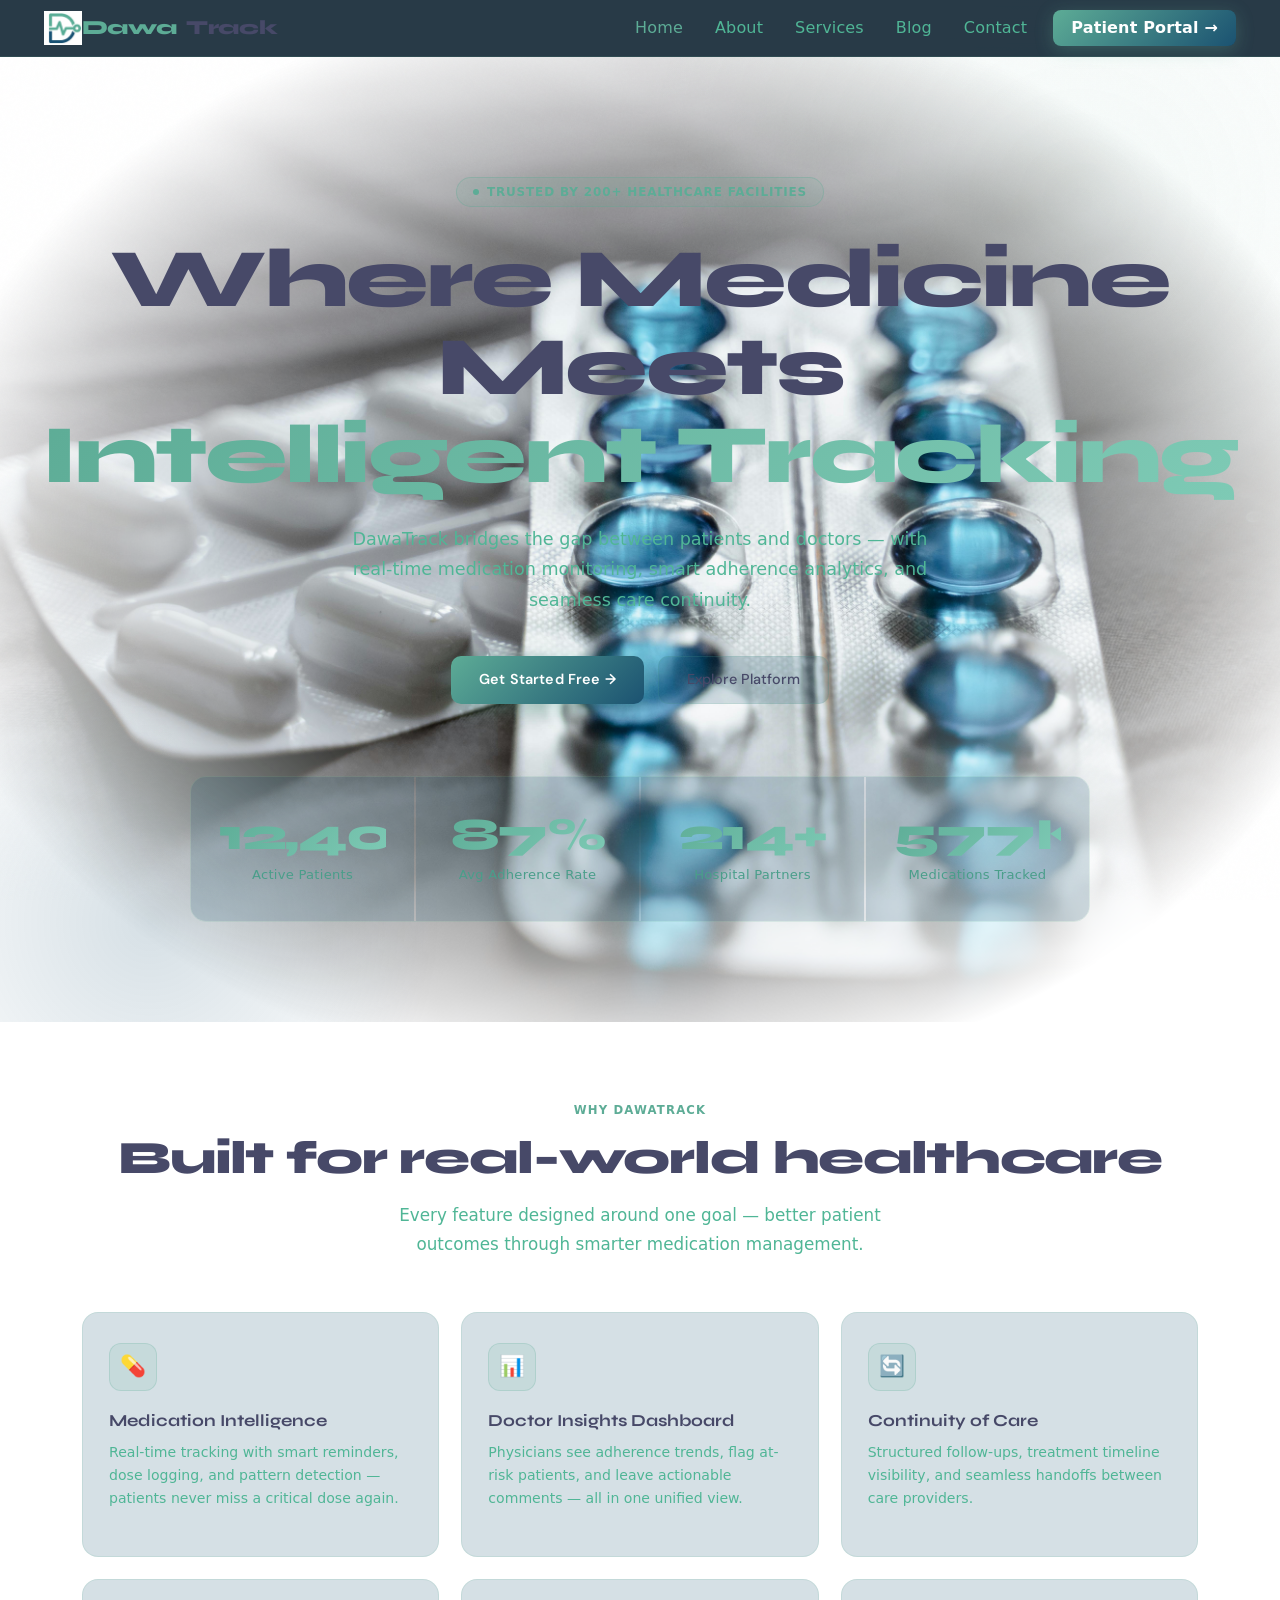
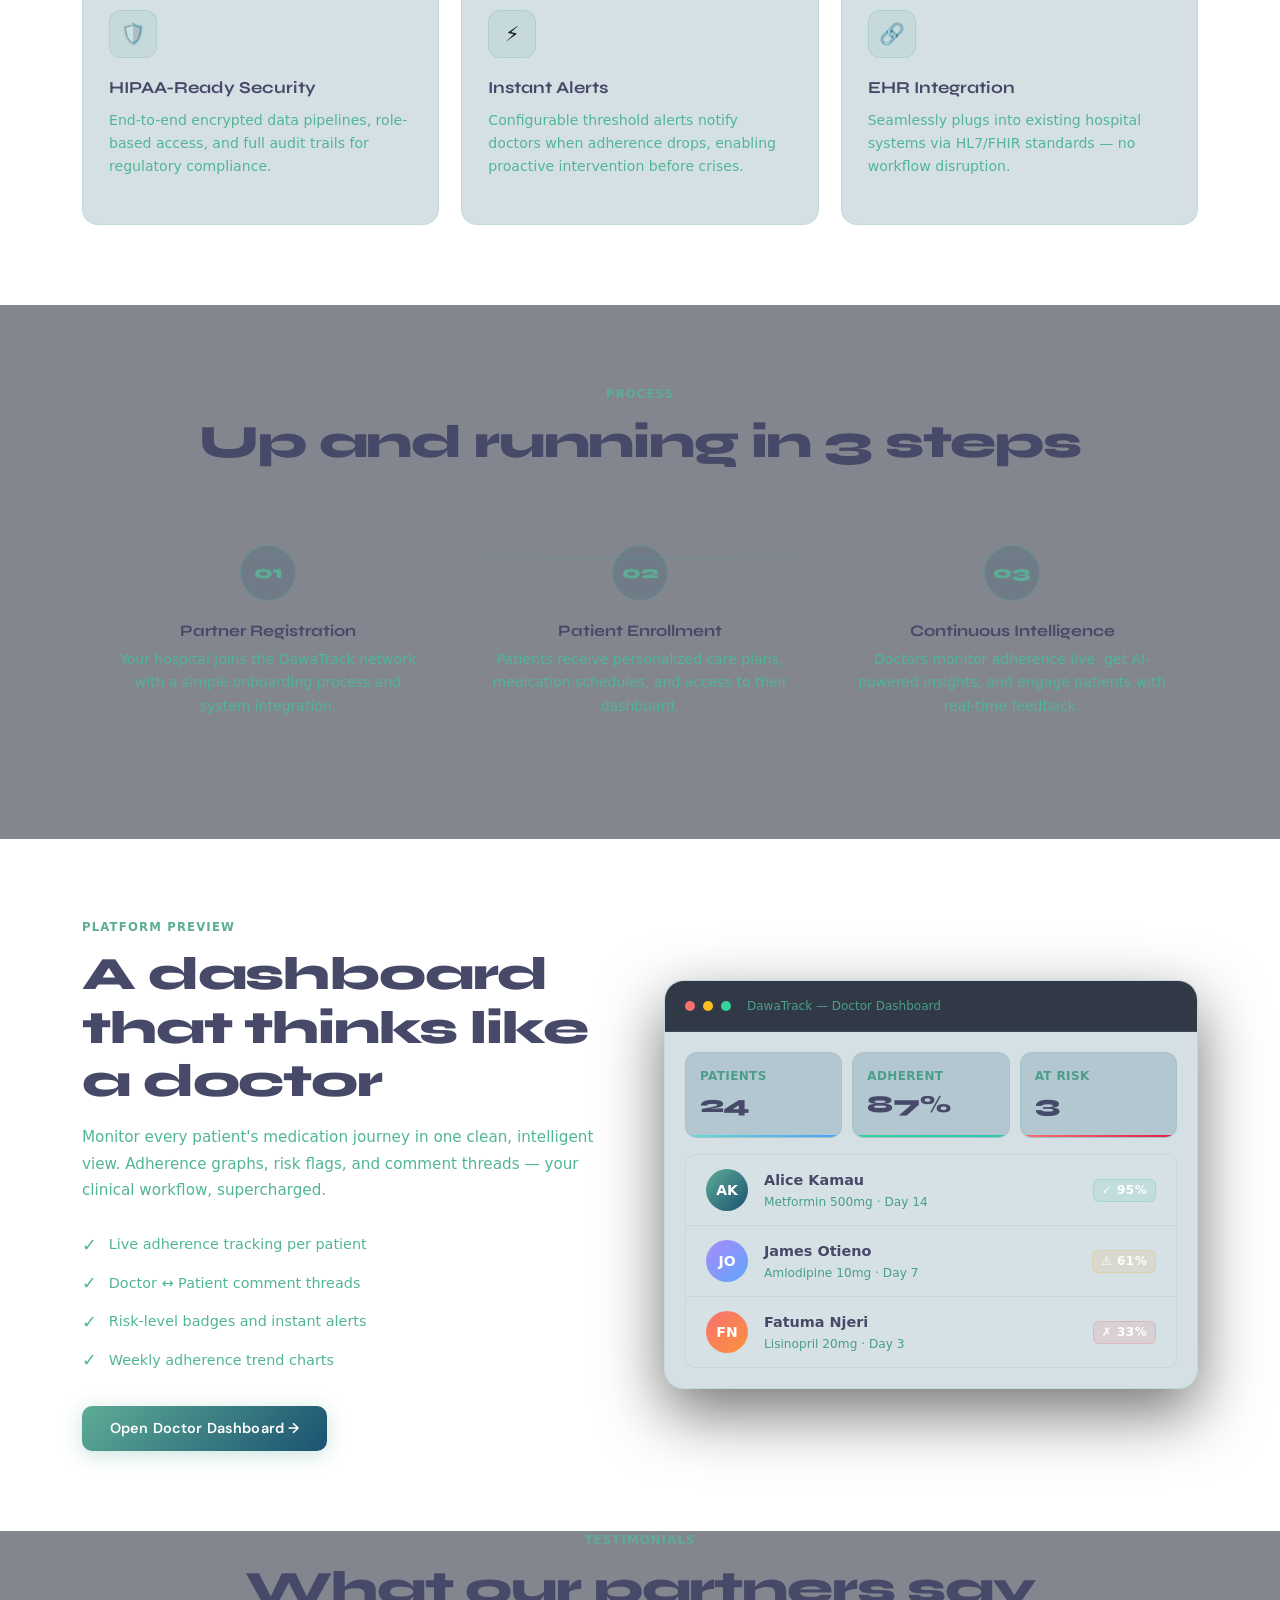
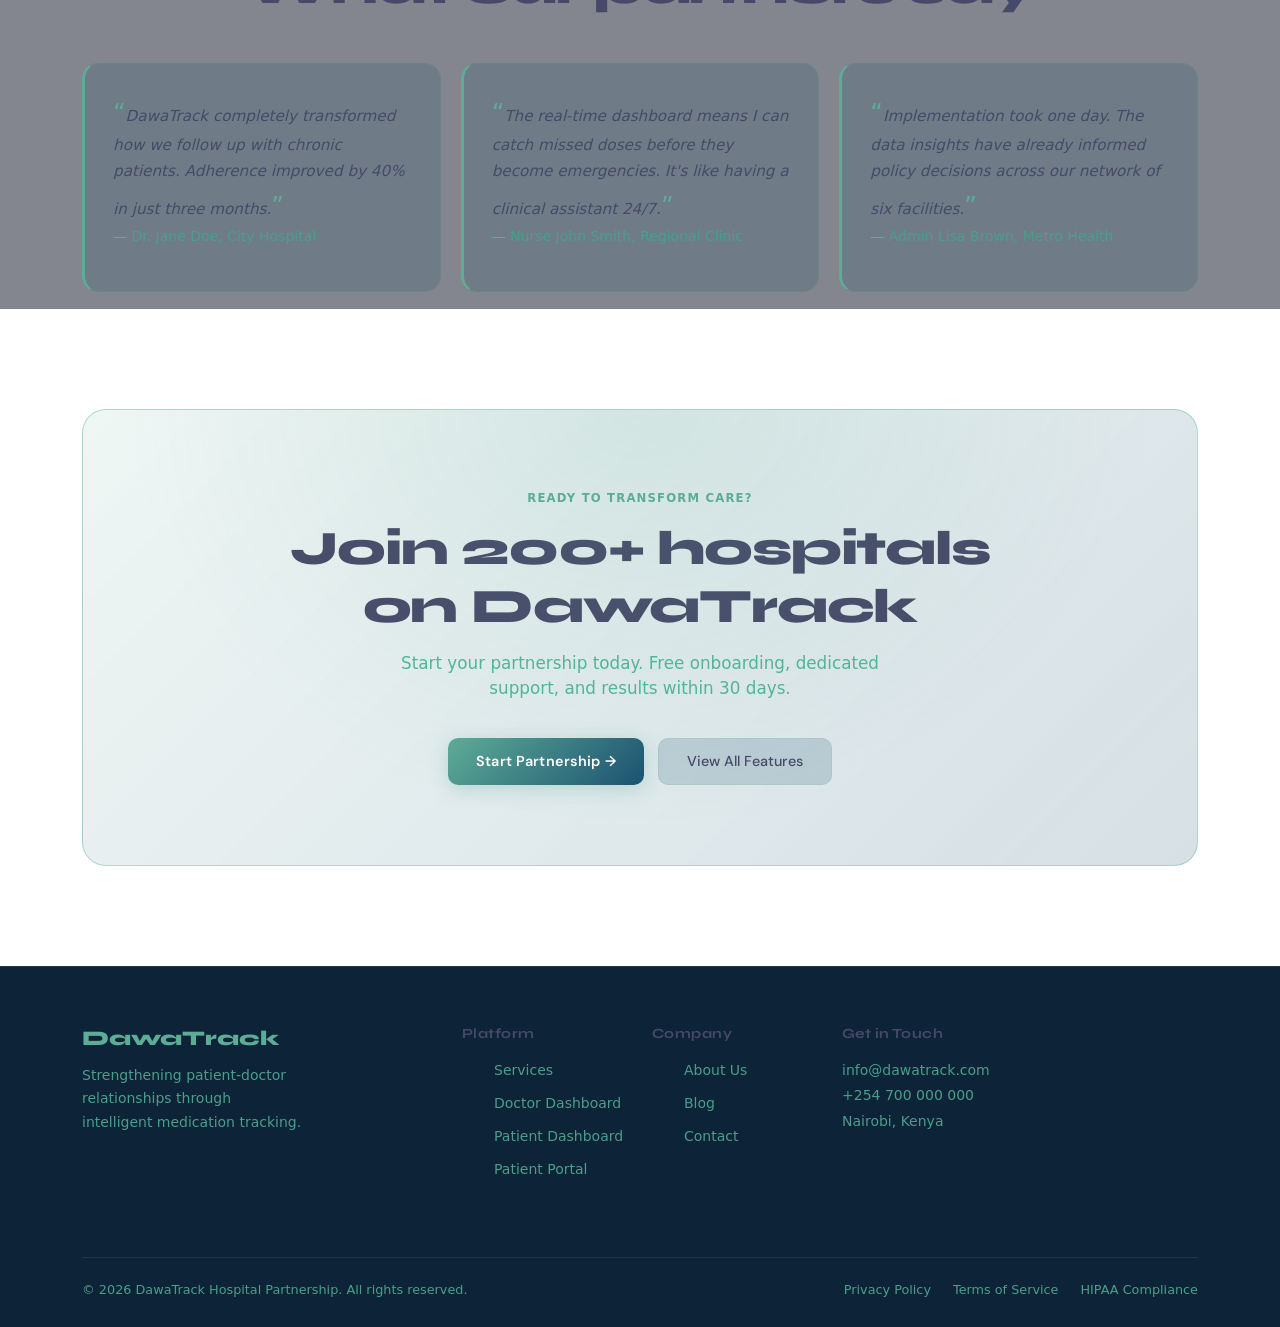
==== index.html @ 11700585 "Initial commit of my static site" ====
<!DOCTYPE html>
<html lang="en">
<head>
  <meta charset="UTF-8">
  <meta name="viewport" content="width=device-width, initial-scale=1.0">
  <meta name="description" content="DawaTrack — Advanced medication tracking and hospital partnership platform for better patient outcomes.">
  <title>DawaTrack — Smart Medication Intelligence</title>
  <link rel="stylesheet" href="style.css">
  <link href="https://cdn.jsdelivr.net/npm/bootstrap@5.3.0/dist/css/bootstrap.min.css" rel="stylesheet">
</head>
<body>

<!-- NAVBAR -->
<nav class="navbar navbar-expand-lg">
  <div class="container-fluid" style="max-width:1240px;margin:0 auto;padding:0 24px;">
    <div class="nav-logo">
<img src="logo-TY.png" alt="Nav bar logo" href="index.html">
    </div>
    <a class="navbar-brand" href="index.html">Dawa<span>Track</span></a>
    <button class="navbar-toggler" type="button" data-bs-toggle="collapse" data-bs-target="#nav">
      <span class="navbar-toggler-icon"></span>
    </button>
    <div class="collapse navbar-collapse" id="nav">
      <ul class="navbar-nav ms-auto align-items-center" style="gap:4px;">
        <li class="nav-item"><a class="nav-link active-link" href="index.html">Home</a></li>
        <li class="nav-item"><a class="nav-link" href="about.html">About</a></li>
        <li class="nav-item"><a class="nav-link" href="services.html">Services</a></li>
        <li class="nav-item"><a class="nav-link" href="blog.html">Blog</a></li>
        <li class="nav-item"><a class="nav-link" href="contact.html">Contact</a></li>
        <li class="nav-item ms-2"><a class="nav-link btn-nav-portal" href="portal.html">Patient Portal →</a></li>
      </ul>
    </div>
  </div>
</nav>

<!-- HERO -->
<header class="hero">
  <div class="hero-grid"></div>
  <div style="position:relative;z-index:1;">
    <div class="hero-pill">Trusted by 200+ Healthcare Facilities</div>
    <h1>Where Medicine Meets<br><span class="accent">Intelligent Tracking</span></h1>
    <p>DawaTrack bridges the gap between patients and doctors — with real-time medication monitoring, smart adherence analytics, and seamless care continuity.</p>
    <div class="hero-actions">
      <a href="portal.html" class="btn-primary">Get Started Free →</a>
      <a href="services.html" class="btn-ghost">Explore Platform</a>
    </div>
  </div>

  <!-- FLOATING STATS -->
  <div style="margin-top:72px;position:relative;z-index:1;">
    <div class="stats-grid" style="max-width:900px;margin:0 auto;">
      <div class="stat-item">
        <div class="stat-number" id="s1">0</div>
        <div class="stat-label">Active Patients</div>
      </div>
      <div class="stat-item">
        <div class="stat-number" id="s2">0%</div>
        <div class="stat-label">Avg Adherence Rate</div>
      </div>
      <div class="stat-item">
        <div class="stat-number" id="s3">0+</div>
        <div class="stat-label">Hospital Partners</div>
      </div>
      <div class="stat-item">
        <div class="stat-number" id="s4">0K</div>
        <div class="stat-label">Medications Tracked</div>
      </div>
    </div>
  </div>
</header>

<!-- BENEFITS -->
<section class="section" style="background:transparent;">
  <div class="container">
    <div style="text-align:center;margin-bottom:52px;">
      <div class="section-label">Why DawaTrack</div>
      <h2 class="section-title">Built for real-world healthcare</h2>
      <p class="section-subtitle" style="margin:0 auto;">Every feature designed around one goal — better patient outcomes through smarter medication management.</p>
    </div>
    <div class="grid">
      <div class="benefit fade-in stagger-1">
        <div class="benefit-icon">💊</div>
        <h3>Medication Intelligence</h3>
        <p>Real-time tracking with smart reminders, dose logging, and pattern detection — patients never miss a critical dose again.</p>
      </div>
      <div class="benefit fade-in stagger-2">
        <div class="benefit-icon">📊</div>
        <h3>Doctor Insights Dashboard</h3>
        <p>Physicians see adherence trends, flag at-risk patients, and leave actionable comments — all in one unified view.</p>
      </div>
      <div class="benefit fade-in stagger-3">
        <div class="benefit-icon">🔄</div>
        <h3>Continuity of Care</h3>
        <p>Structured follow-ups, treatment timeline visibility, and seamless handoffs between care providers.</p>
      </div>
      <div class="benefit fade-in stagger-1">
        <div class="benefit-icon">🛡️</div>
        <h3>HIPAA-Ready Security</h3>
        <p>End-to-end encrypted data pipelines, role-based access, and full audit trails for regulatory compliance.</p>
      </div>
      <div class="benefit fade-in stagger-2">
        <div class="benefit-icon">⚡</div>
        <h3>Instant Alerts</h3>
        <p>Configurable threshold alerts notify doctors when adherence drops, enabling proactive intervention before crises.</p>
      </div>
      <div class="benefit fade-in stagger-3">
        <div class="benefit-icon">🔗</div>
        <h3>EHR Integration</h3>
        <p>Seamlessly plugs into existing hospital systems via HL7/FHIR standards — no workflow disruption.</p>
      </div>
    </div>
  </div>
</section>

<!-- HOW IT WORKS -->
<section class="section" style="background:rgba(8,15,31,0.5);border-top:1px solid var(--border);border-bottom:1px solid var(--border);">
  <div class="container">
    <div style="text-align:center;margin-bottom:52px;">
      <div class="section-label">Process</div>
      <h2 class="section-title">Up and running in 3 steps</h2>
    </div>
    <div class="steps">
      <div class="step">
        <div class="step-num">01</div>
        <h3>Partner Registration</h3>
        <p>Your hospital joins the DawaTrack network with a simple onboarding process and system integration.</p>
      </div>
      <div class="step">
        <div class="step-num">02</div>
        <h3>Patient Enrollment</h3>
        <p>Patients receive personalized care plans, medication schedules, and access to their dashboard.</p>
      </div>
      <div class="step">
        <div class="step-num">03</div>
        <h3>Continuous Intelligence</h3>
        <p>Doctors monitor adherence live, get AI-powered insights, and engage patients with real-time feedback.</p>
      </div>
    </div>
  </div>
</section>

<!-- DASHBOARD PREVIEW -->
<section class="section">
  <div class="container">
    <div style="display:grid;grid-template-columns:1fr 1fr;gap:48px;align-items:center;" class="responsive-split">
      <div>
        <div class="section-label">Platform Preview</div>
        <h2 class="section-title">A dashboard that thinks like a doctor</h2>
        <p style="color:var(--text2);font-size:0.95rem;line-height:1.75;margin-bottom:28px;font-weight:300;">Monitor every patient's medication journey in one clean, intelligent view. Adherence graphs, risk flags, and comment threads — your clinical workflow, supercharged.</p>
        <div style="display:flex;flex-direction:column;gap:12px;margin-bottom:32px;">
          <div style="display:flex;align-items:center;gap:12px;font-size:0.9rem;color:var(--text2);">
            <span style="color:var(--teal);font-size:1.1rem;">✓</span> Live adherence tracking per patient
          </div>
          <div style="display:flex;align-items:center;gap:12px;font-size:0.9rem;color:var(--text2);">
            <span style="color:var(--teal);font-size:1.1rem;">✓</span> Doctor ↔ Patient comment threads
          </div>
          <div style="display:flex;align-items:center;gap:12px;font-size:0.9rem;color:var(--text2);">
            <span style="color:var(--teal);font-size:1.1rem;">✓</span> Risk-level badges and instant alerts
          </div>
          <div style="display:flex;align-items:center;gap:12px;font-size:0.9rem;color:var(--text2);">
            <span style="color:var(--teal);font-size:1.1rem;">✓</span> Weekly adherence trend charts
          </div>
        </div>
        <a href="doctor-dashboard.html" class="btn-primary">Open Doctor Dashboard →</a>
      </div>
      <div>
        <!-- Mini dashboard mockup -->
        <div style="background:var(--surface);border:1px solid var(--border);border-radius:20px;overflow:hidden;box-shadow:var(--shadow2);">
          <div style="background:rgba(8,15,31,0.8);border-bottom:1px solid var(--border);padding:16px 20px;display:flex;align-items:center;gap:8px;">
            <div style="width:10px;height:10px;border-radius:50%;background:#f87171;"></div>
            <div style="width:10px;height:10px;border-radius:50%;background:#fbbf24;"></div>
            <div style="width:10px;height:10px;border-radius:50%;background:#34d399;"></div>
            <span style="font-size:0.75rem;color:var(--text3);margin-left:8px;">DawaTrack — Doctor Dashboard</span>
          </div>
          <div style="padding:20px;">
            <div class="kpi-grid" style="grid-template-columns:repeat(3,1fr);gap:10px;margin-bottom:16px;">
              <div class="kpi-card" style="padding:14px;--kpi-color:linear-gradient(90deg,#63ded2,#4a9eff);">
                <div class="kpi-label">Patients</div>
                <div class="kpi-value" style="font-size:1.5rem;">24</div>
              </div>
              <div class="kpi-card" style="padding:14px;--kpi-color:linear-gradient(90deg,#34d399,#2ec4b6);">
                <div class="kpi-label">Adherent</div>
                <div class="kpi-value" style="font-size:1.5rem;">87%</div>
              </div>
              <div class="kpi-card" style="padding:14px;--kpi-color:linear-gradient(90deg,#f87171,#e11d48);">
                <div class="kpi-label">At Risk</div>
                <div class="kpi-value" style="font-size:1.5rem;">3</div>
              </div>
            </div>
            <!-- Fake patient rows -->
            <div style="background:rgba(255,255,255,0.03);border:1px solid var(--border);border-radius:10px;overflow:hidden;">
              <div class="patient-row" style="grid-template-columns:auto 1fr auto;">
                <div class="patient-avatar">AK</div>
                <div><div class="patient-name">Alice Kamau</div><div class="patient-meta">Metformin 500mg · Day 14</div></div>
                <span class="badge badge-green">✓ 95%</span>
              </div>
              <div class="patient-row" style="grid-template-columns:auto 1fr auto;">
                <div class="patient-avatar" style="background:linear-gradient(135deg,#a78bfa,#60a5fa);">JO</div>
                <div><div class="patient-name">James Otieno</div><div class="patient-meta">Amlodipine 10mg · Day 7</div></div>
                <span class="badge badge-amber">⚠ 61%</span>
              </div>
              <div class="patient-row" style="grid-template-columns:auto 1fr auto;border-bottom:none;">
                <div class="patient-avatar" style="background:linear-gradient(135deg,#f87171,#fb923c);">FN</div>
                <div><div class="patient-name">Fatuma Njeri</div><div class="patient-meta">Lisinopril 20mg · Day 3</div></div>
                <span class="badge badge-red">✗ 33%</span>
              </div>
            </div>
          </div>
        </div>
      </div>
    </div>
  </div>
</section>

<style>
  @media (max-width: 768px) {
    .responsive-split { grid-template-columns: 1fr !important; }
  }
</style>

<!-- TESTIMONIALS -->
<section class="testimonials" style="background:rgba(8,15,31,0.5);border-top:1px solid var(--border);border-bottom:1px solid var(--border);">
  <div class="container">
    <div style="text-align:center;margin-bottom:48px;">
      <div class="section-label">Testimonials</div>
      <h2 class="section-title">What our partners say</h2>
    </div>
    <div class="grid-3">
      <blockquote>
        <p>DawaTrack completely transformed how we follow up with chronic patients. Adherence improved by 40% in just three months.</p>
        <footer class="blockquote-footer">Dr. Jane Doe, City Hospital</footer>
      </blockquote>
      <blockquote>
        <p>The real-time dashboard means I can catch missed doses before they become emergencies. It's like having a clinical assistant 24/7.</p>
        <footer class="blockquote-footer">Nurse John Smith, Regional Clinic</footer>
      </blockquote>
      <blockquote>
        <p>Implementation took one day. The data insights have already informed policy decisions across our network of six facilities.</p>
        <footer class="blockquote-footer">Admin Lisa Brown, Metro Health</footer>
      </blockquote>
    </div>
  </div>
</section>

<!-- CTA -->
<section class="cta">
  <div class="container">
    <div class="cta-inner">
      <div class="section-label">Ready to transform care?</div>
      <h2>Join 200+ hospitals<br>on DawaTrack</h2>
      <p>Start your partnership today. Free onboarding, dedicated support, and results within 30 days.</p>
      <div class="hero-actions">
        <a href="contact.html" class="btn-primary">Start Partnership →</a>
        <a href="services.html" class="btn-ghost">View All Features</a>
      </div>
    </div>
  </div>
</section>

<!-- FOOTER -->
<footer class="main-footer">
  <div class="container">
    <div class="row">
      <div class="col-md-4 mb-4">
        <div class="footer-brand">DawaTrack</div>
        <p class="footer-tagline">Strengthening patient-doctor relationships through intelligent medication tracking.</p>
      </div>
      <div class="col-md-2 mb-4">
        <div class="footer-heading">Platform</div>
        <ul class="footer-links">
          <li><a href="services.html">Services</a></li>
          <li><a href="doctor-dashboard.html">Doctor Dashboard</a></li>
          <li><a href="patient-dashboard.html">Patient Dashboard</a></li>
          <li><a href="portal.html">Patient Portal</a></li>
        </ul>
      </div>
      <div class="col-md-2 mb-4">
        <div class="footer-heading">Company</div>
        <ul class="footer-links">
          <li><a href="about.html">About Us</a></li>
          <li><a href="blog.html">Blog</a></li>
          <li><a href="contact.html">Contact</a></li>
        </ul>
      </div>
      <div class="col-md-4 mb-4">
        <div class="footer-heading">Get in Touch</div>
        <p style="color:var(--text3);font-size:0.875rem;line-height:1.8;">
          info@dawatrack.com<br>
          +254 700 000 000<br>
          Nairobi, Kenya
        </p>
      </div>
    </div>
    <div class="footer-bottom">
      <span class="footer-copy">© 2026 DawaTrack Hospital Partnership. All rights reserved.</span>
      <div class="footer-legal">
        <a href="#">Privacy Policy</a>
        <a href="#">Terms of Service</a>
        <a href="#">HIPAA Compliance</a>
      </div>
    </div>
  </div>
</footer>

<script src="https://cdn.jsdelivr.net/npm/bootstrap@5.3.0/dist/js/bootstrap.bundle.min.js"></script>
<script>
// Animated counters
function animateCounter(id, target, suffix, duration) {
  const el = document.getElementById(id);
  const start = 0;
  const step = (target / (duration / 16));
  let current = start;
  const timer = setInterval(() => {
    current += step;
    if (current >= target) {
      current = target;
      clearInterval(timer);
    }
    el.textContent = Math.floor(current).toLocaleString() + suffix;
  }, 16);
}

const observer = new IntersectionObserver(entries => {
  entries.forEach(e => {
    if (e.isIntersecting) {
      animateCounter('s1', 12400, '', 2000);
      animateCounter('s2', 87, '%', 1800);
      animateCounter('s3', 214, '+', 1600);
      animateCounter('s4', 580, 'K', 2200);
      observer.disconnect();
    }
  });
});
observer.observe(document.getElementById('s1'));

// Scroll reveal
const reveals = document.querySelectorAll('.fade-in');
const revObs = new IntersectionObserver(entries => {
  entries.forEach(e => {
    if (e.isIntersecting) e.target.style.animationPlayState = 'running';
  });
}, { threshold: 0.1 });
reveals.forEach(el => {
  el.style.animationPlayState = 'paused';
  revObs.observe(el);
});
</script>
</body>
</html>
---- style.css ----
@import url('https://fonts.googleapis.com/css2?family=Syne:wght@400;600;700;800&family=DM+Sans:ital,opsz,wght@0,9..40,300;0,9..40,400;0,9..40,500;0,9..40,600;1,9..40,300&display=swap');

/* ═══════════════════════════════════════════════════════════════
   DAWATRACK BRAND PALETTE
   Extracted directly from logo.png

   Logo Primary Teal-Green : #5DAC96  ← main logo colour
   Logo Dark Navy           : #1B5271  ← secondary logo colour
   Logo Mid Teal            : #9DD1C2  ← logo highlight/shadow

   Recommended additions (harmonious with logo):
   Deep Forest bg           : #0B1F2E  ← rich dark base (navy push)
   Ink Navy                 : #102236  ← card surfaces
   Muted Navy               : #163348  ← slightly lighter surface
   Sage Teal                : #3D8F7A  ← hover / darker teal
   Mint Glow                : #7ECAB5  ← lighter teal accent
   Warm Cream               : #F0F7F5  ← light mode text / off-white
   Soft Sky                 : #D6EEE8  ← subtle tinted bg
   Amber Alert              : #F0A940  ← warning (warm, matches navy)
   Coral Risk               : #E86B6B  ← danger / at-risk
   Sage Green OK            : #4BC4A0  ← success / taken
   Lavender Info            : #7EB8DC  ← info / info badges
═══════════════════════════════════════════════════════════════ */

:root {
  /* ── BRAND CORE (from logo) ─────────── */
  --brand-teal:    #5DAC96;   /* logo primary teal-green */
  --brand-teal-dk: #3D8F7A;   /* darker teal — hover states */
  --brand-teal-lt: #7ECAB5;   /* lighter teal — glows, highlights */
  --brand-teal-xs: #9DD1C2;   /* logo shadow/highlight tone */
  --brand-navy:    #1B5271;   /* logo dark navy */
  --brand-navy-dk: #102236;   /* deeper navy — surfaces */

  /* ── BACKGROUND SCALE ───────────────── */
  --bg:      #0B1F2E;         /* page background — deep forest navy */
  --bg2:     #0D2337;         /* footer / alt sections */
  --bg3:     #102236;         /* sidebar */

  /* ── SURFACE / GLASS ────────────────── */
  --surface:    rgba(27, 82, 113, 0.18);   /* brand-navy tinted glass */
  --surface2:   rgba(27, 82, 113, 0.30);   /* hover surface */
  --surface3:   rgba(93, 172, 150, 0.08);  /* teal-tinted surface */

  /* ── BORDERS ────────────────────────── */
  --border:    rgba(93, 172, 150, 0.15);   /* teal-tinted border */
  --border2:   rgba(93, 172, 150, 0.40);   /* active/focus border */
  --border3:   rgba(27, 82, 113, 0.50);    /* navy border */

  /* ── SEMANTIC COLOURS ───────────────── */
  --green:  #4BC4A0;   /* taken / success (brand-harmonious) */
  --amber:  #F0A940;   /* warning / medium risk */
  --red:    #E86B6B;   /* danger / missed / high risk */
  --blue:   #7EB8DC;   /* info / doctor notes */
  --violet: #9B8FD4;   /* tags / secondary accent */

  /* ── TEXT ───────────────────────────── */
  --text:  #474968;    /* near-white with warm teal cast */
  --text2: #50b696;    /* secondary — brand-tinted mid */
  --text3: #4a9e8a;    /* muted — brand-tinted dim */

  /* ── GLOWS ──────────────────────────── */
  --glow:  0 0 40px rgba(93, 172, 150, 0.18);
  --glow2: 0 0 80px rgba(93, 172, 150, 0.09);

  /* ── MISC ───────────────────────────── */
  --radius:  16px;
  --radius2: 12px;
  --radius3: 8px;
  --shadow:  0 8px 32px rgba(0,0,0,0.45);
  --shadow2: 0 24px 64px rgba(0,0,0,0.55);

  /* ── GRADIENTS ──────────────────────── */
  --grad-primary:  linear-gradient(135deg, #5DAC96, #1B5271);
  --grad-teal:     linear-gradient(135deg, #5DAC96, #7ECAB5);
  --grad-cta:      linear-gradient(135deg, #3D8F7A, #1B5271);
  --grad-text:     linear-gradient(135deg, #7ECAB5, #5DAC96);
}

/* ─── RESET ─── */
*, *::before, *::after { box-sizing: border-box; margin: 0; padding: 0; }
html { scroll-behavior: smooth; }

body {
  font-family: 'DM Sans', sans-serif;
  background: var(--bg);
  color: var(--text);
  min-height: 100vh;
  overflow-x: hidden;
}

/* ─── BACKGROUND NOISE ─── */
body::before {
  content: '';
  position: fixed; inset: 0; pointer-events: none; z-index: 0;
  background-image: url("data:image/svg+xml,%3Csvg viewBox='0 0 256 256' xmlns='http://www.w3.org/2000/svg'%3E%3Cfilter id='n'%3E%3CfeTurbulence type='fractalNoise' baseFrequency='0.85' numOctaves='4' stitchTiles='stitch'/%3E%3C/filter%3E%3Crect width='100%25' height='100%25' filter='url(%23n)' opacity='0.035'/%3E%3C/svg%3E");
  opacity: 0.55;
}

/* ─── BACKGROUND ORBS ─── */
body::after {
  content: '';
  position: fixed; pointer-events: none; z-index: 0;
  width: 900px; height: 900px; border-radius: 50%;
  background: radial-gradient(circle, rgba(93,172,150,0.07) 0%, transparent 70%);
  top: -250px; right: -250px;
  animation: orbFloat 22s ease-in-out infinite;
}

@keyframes orbFloat {
  0%,100% { transform: translate(0,0) scale(1); }
  33%      { transform: translate(-50px,40px) scale(1.05); }
  66%      { transform: translate(25px,-30px) scale(0.97); }
}

/* ═══════════════════════════════════════════════════════════════
   NAVBAR
═══════════════════════════════════════════════════════════════ */
.navbar {
  background: rgba(11,31,46,0.88) !important;
  backdrop-filter: blur(22px);
  -webkit-backdrop-filter: blur(22px);
  border-bottom: 1px solid var(--border);
  padding: 12px 0;
  position: sticky; top: 0; z-index: 1000;
}

.navbar-brand {
  font-family: 'Syne', sans-serif;
  font-weight: 800;
  display: flex;
  align-items: center;
  gap: 10px;
  color: var(--brand-teal) !important;
  letter-spacing: -0.02em;
  display: flex; align-items: center; gap: 10px;
}

.navbar-brand img { height: 34px; width: auto; }

/* Brand logo shown next to “DawaTrack” */
.nav-logo {
  display: flex;
  align-items: center;
}
.nav-logo img {
  height: 34px;
  width: auto;
  object-fit: contain;
  display: block;
}

/* In case inline width/height are present in HTML */
.nav-logo img[style] {
  width: auto !important;
  height: 34px !important;
}

.navbar-brand span { color: var(--text); }

.nav-link {
  color: var(--text2) !important;
  font-size: 0.875rem; font-weight: 500;
  padding: 6px 14px !important;
  border-radius: 6px;
  transition: all 0.2s ease;
  letter-spacing: 0.01em;
}
.nav-link:hover   { color: var(--text) !important; background: var(--surface2); }
.nav-link.active-link { color: var(--brand-teal) !important; }

.btn-nav-portal {
  background: var(--grad-primary) !important;
  color: #fff !important; font-weight: 600 !important;
  border-radius: 8px !important; padding: 6px 18px !important;
  box-shadow: 0 4px 18px rgba(93,172,150,0.30);
}
.btn-nav-portal:hover { opacity: 0.9; transform: translateY(-1px); }

.navbar-toggler { border-color: var(--border) !important; }
.navbar-toggler-icon { filter: invert(0.7) sepia(1) hue-rotate(120deg); }

/* ═══════════════════════════════════════════════════════════════
   HERO
═══════════════════════════════════════════════════════════════ */
.hero {
  position: relative; padding: 120px 20px 100px;
  text-align: center; overflow: hidden; z-index: 1;
}

.hero-grid {
  position: absolute; inset: 0; pointer-events: none;
  background-image:
    linear-gradient(rgba(93,172,150,0.055) 1px, transparent 1px),
    linear-gradient(90deg, rgba(93,172,150,0.055) 1px, transparent 1px);
  background-size: 56px 56px;
  mask-image: radial-gradient(ellipse at center, black 35%, transparent 80%);
  background-image: url(dawa.jpg);
  background-size: cover;

}

/* second orb bottom-left */
.hero::before {
  content: ''; position: absolute; pointer-events: none;
  width: 600px; height: 600px; border-radius: 50%;
  background: radial-gradient(circle, rgba(27,82,113,0.18) 0%, transparent 70%);
  bottom: -200px; left: -150px; z-index: 0;
}

.hero-pill {
  display: inline-flex; align-items: center; gap: 8px;
  background: rgba(93,172,150,0.10);
  border: 1px solid rgba(93,172,150,0.32);
  border-radius: 100px; padding: 5px 16px;
  font-size: 0.75rem; font-weight: 600;
  color: var(--brand-teal); letter-spacing: 0.07em;
  text-transform: uppercase; margin-bottom: 28px;
  animation: fadeSlideUp 0.6s ease both;
}
.hero-pill::before {
  content: ''; width: 6px; height: 6px; border-radius: 50%;
  background: var(--brand-teal);
  animation: blink 2s ease infinite;
}
@keyframes blink { 0%,100%{opacity:1;transform:scale(1)} 50%{opacity:0.4;transform:scale(0.65)} }

.hero h1 {
  font-family: 'Syne', sans-serif; font-weight: 800;
  font-size: clamp(2.4rem, 7vw, 5.2rem);
  line-height: 1.06; letter-spacing: -0.03em;
  color: var(--text); margin-bottom: 24px;
  animation: fadeSlideUp 0.6s 0.1s ease both;
}
.hero h1 .accent {
  background: var(--grad-teal);
  -webkit-background-clip: text; -webkit-text-fill-color: transparent;
  background-clip: text;
}

.hero p {
  font-size: 1.1rem; color: var(--text2); max-width: 600px;
  margin: 0 auto 40px; line-height: 1.75; font-weight: 300;
  animation: fadeSlideUp 0.6s 0.2s ease both;
}

@keyframes fadeSlideUp {
  from { opacity:0; transform:translateY(22px); }
  to   { opacity:1; transform:translateY(0); }
}

.hero-actions {
  display: flex; gap: 14px; justify-content: center; flex-wrap: wrap;
  animation: fadeSlideUp 0.6s 0.3s ease both;
}

/* ═══════════════════════════════════════════════════════════════
   BUTTONS
═══════════════════════════════════════════════════════════════ */
.btn-primary, button.btn-primary {
  background: var(--grad-primary);
  color: #fff !important; border: none;
  padding: 12px 28px; border-radius: 10px;
  font-family: 'DM Sans', sans-serif; font-weight: 600; font-size: 0.9rem;
  cursor: pointer; transition: all 0.25s ease; letter-spacing: 0.01em;
  box-shadow: 0 4px 20px rgba(93,172,150,0.32);
  display: inline-flex; align-items: center; gap: 8px;
  text-decoration: none;
}
.btn-primary:hover, button.btn-primary:hover {
  transform: translateY(-2px);
  box-shadow: 0 8px 32px rgba(93,172,150,0.45);
  color: #fff !important;
  filter: brightness(1.08);
}

.btn-ghost {
  background: var(--surface);
  color: var(--text) !important;
  border: 1px solid var(--border);
  padding: 12px 28px; border-radius: 10px;
  font-family: 'DM Sans', sans-serif; font-weight: 500; font-size: 0.9rem;
  cursor: pointer; transition: all 0.25s ease;
  text-decoration: none;
  display: inline-flex; align-items: center; gap: 8px;
}
.btn-ghost:hover {
  background: var(--surface2); border-color: var(--border2);
  transform: translateY(-1px); color: var(--text) !important;
}

.btn-secondary {
  background: var(--surface); color: var(--text2) !important;
  border: 1px solid var(--border);
  padding: 8px 16px; border-radius: 7px;
  font-family: 'DM Sans', sans-serif; font-weight: 500; font-size: 0.83rem;
  cursor: pointer; transition: all 0.2s ease;
  display: inline-flex; align-items: center; gap: 6px;
}
.btn-secondary:hover { background: var(--surface2); color: var(--text) !important; }

/* ═══════════════════════════════════════════════════════════════
   SECTIONS
═══════════════════════════════════════════════════════════════ */
.section { padding: 80px 20px; position: relative; z-index: 1; }

.section-label {
  font-size: 0.73rem; font-weight: 700; letter-spacing: 0.1em;
  text-transform: uppercase; color: var(--brand-teal); margin-bottom: 12px;
}
.section-title {
  font-family: 'Syne', sans-serif; font-weight: 800;
  font-size: clamp(1.8rem, 4vw, 2.9rem);
  letter-spacing: -0.025em; color: var(--text);
  margin-bottom: 16px; line-height: 1.15;
}
.section-subtitle {
  color: var(--text2); font-size: 1.05rem;
  max-width: 540px; line-height: 1.75; font-weight: 300;
}

/* ═══════════════════════════════════════════════════════════════
   CARDS / GLASS
═══════════════════════════════════════════════════════════════ */
.card, .glass-card {
  background: var(--surface);
  border: 1px solid var(--border);
  border-radius: var(--radius);
  backdrop-filter: blur(14px);
  -webkit-backdrop-filter: blur(14px);
  transition: all 0.3s ease; overflow: hidden;
}
.card:hover, .glass-card:hover {
  border-color: var(--border2);
  box-shadow: 0 16px 48px rgba(0,0,0,0.35), var(--glow);
  transform: translateY(-3px);
}
.card-body { padding: 24px; }

/* ═══════════════════════════════════════════════════════════════
   BENEFIT CARDS
═══════════════════════════════════════════════════════════════ */
.benefit {
  background: var(--surface);
  border: 1px solid var(--border);
  border-radius: var(--radius);
  padding: 30px 26px;
  transition: all 0.3s ease; position: relative; overflow: hidden;
}
.benefit::before {
  content: ''; position: absolute; top: 0; left: 0; right: 0; height: 2px;
  background: var(--grad-teal); opacity: 0; transition: opacity 0.3s ease;
}
.benefit:hover { border-color: var(--border2); box-shadow: 0 16px 48px rgba(0,0,0,0.3), var(--glow); transform: translateY(-4px); }
.benefit:hover::before { opacity: 1; }

.benefit-icon {
  width: 48px; height: 48px; border-radius: 12px;
  background: rgba(93,172,150,0.12);
  border: 1px solid rgba(93,172,150,0.22);
  display: flex; align-items: center; justify-content: center;
  margin-bottom: 20px; font-size: 1.3rem;
}
.benefit h3 {
  font-family: 'Syne', sans-serif; font-weight: 700;
  font-size: 1.05rem; color: var(--text); margin-bottom: 10px;
}
.benefit p { color: var(--text2); font-size: 0.88rem; line-height: 1.65; }

/* ═══════════════════════════════════════════════════════════════
   STATS
═══════════════════════════════════════════════════════════════ */
.stats-grid {
  display: grid; grid-template-columns: repeat(auto-fit, minmax(180px,1fr));
  gap: 2px; border: 1px solid var(--border); border-radius: var(--radius); overflow: hidden;
}
.stat-item {
  background: var(--surface); padding: 36px 28px; text-align: center;
  transition: background 0.2s ease;
}
.stat-item:hover { background: var(--surface2); }
.stat-number {
  font-family: 'Syne', sans-serif; font-weight: 800;
  font-size: 2.8rem; letter-spacing: -0.03em;
  background: var(--grad-teal);
  -webkit-background-clip: text; -webkit-text-fill-color: transparent;
  background-clip: text; line-height: 1; margin-bottom: 8px;
}
.stat-label { font-size: 0.82rem; color: var(--text3); font-weight: 500; letter-spacing: 0.02em; }

/* ═══════════════════════════════════════════════════════════════
   HOW IT WORKS
═══════════════════════════════════════════════════════════════ */
.steps { display: grid; grid-template-columns: repeat(auto-fit,minmax(220px,1fr)); gap: 0; position: relative; }
.steps::before {
  content: ''; position: absolute; top: 36px; left: 10%; right: 10%; height: 1px;
  background: linear-gradient(90deg, transparent, var(--border2), transparent);
}
.step { padding: 24px 28px; text-align: center; position: relative; }
.step-num {
  width: 56px; height: 56px; border-radius: 50%;
  background: var(--surface); border: 1px solid var(--border2);
  display: flex; align-items: center; justify-content: center;
  font-family: 'Syne', sans-serif; font-weight: 800; font-size: 1.1rem;
  color: var(--brand-teal); margin: 0 auto 20px; position: relative; z-index: 1;
}
.step h3 { font-family: 'Syne', sans-serif; font-weight: 700; font-size: 1rem; color: var(--text); margin-bottom: 8px; }
.step p  { color: var(--text2); font-size: 0.875rem; line-height: 1.65; }

/* ═══════════════════════════════════════════════════════════════
   TESTIMONIALS
═══════════════════════════════════════════════════════════════ */
blockquote {
  background: var(--surface); border: 1px solid var(--border);
  border-radius: var(--radius); padding: 28px;
  transition: all 0.3s ease; border-left: 3px solid var(--brand-teal);
}
blockquote:hover { border-color: var(--border2); transform: translateY(-4px); }
blockquote p { color: var(--text); font-size: 0.95rem; line-height: 1.7; margin-bottom: 16px !important; font-style: italic; }
blockquote p::before { content: '\201C'; color: var(--brand-teal); font-size: 1.6em; font-style: normal; }
blockquote p::after  { content: '\201D'; color: var(--brand-teal); font-size: 1.6em; font-style: normal; }
.blockquote-footer { color: var(--text3) !important; font-size: 0.82rem; font-weight: 500; }
.blockquote-footer::before { color: var(--brand-teal); }

/* ═══════════════════════════════════════════════════════════════
   CTA SECTION
═══════════════════════════════════════════════════════════════ */
.cta { padding: 100px 20px; }
.cta-inner {
  background: linear-gradient(135deg, rgba(93,172,150,0.10), rgba(27,82,113,0.18));
  border: 1px solid var(--border2);
  border-radius: 24px; padding: 80px 40px; text-align: center;
  position: relative; overflow: hidden;
}
.cta-inner::before {
  content: ''; position: absolute; inset: 0;
  background: radial-gradient(ellipse at 50% 0%, rgba(93,172,150,0.14) 0%, transparent 65%);
  pointer-events: none;
}
.cta h2 { font-family: 'Syne', sans-serif; font-weight: 800; font-size: clamp(1.8rem,4vw,3rem); letter-spacing: -0.025em; color: var(--text); margin-bottom: 16px; }
.cta p   { color: var(--text2); font-size: 1.05rem; margin-bottom: 36px; max-width: 500px; margin-left: auto; margin-right: auto; font-weight: 300; }

/* ═══════════════════════════════════════════════════════════════
   FORMS
═══════════════════════════════════════════════════════════════ */
.form-label { font-size: 0.82rem; font-weight: 600; color: var(--text2); letter-spacing: 0.01em; margin-bottom: 6px !important; }

.form-control,
input[type="text"],
input[type="email"],
input[type="tel"],
input[type="date"],
input[type="time"],
input[type="password"],
textarea, select {
  background: rgba(27,82,113,0.22) !important;
  border: 1px solid var(--border) !important;
  border-radius: var(--radius3) !important;
  color: var(--text) !important;
  font-family: 'DM Sans', sans-serif; font-size: 0.9rem;
  padding: 10px 14px !important;
  transition: border-color 0.2s ease, box-shadow 0.2s ease;
  width: 100%;
}
.form-control:focus, input:focus, textarea:focus, select:focus {
  outline: none !important;
  border-color: rgba(93,172,150,0.55) !important;
  box-shadow: 0 0 0 3px rgba(93,172,150,0.10) !important;
  background: rgba(27,82,113,0.30) !important;
  color: var(--text) !important;
}
.form-control::placeholder { color: var(--text3) !important; }
select option { background: #102236; color: var(--text); }

.form-check-input {
  background: var(--surface) !important; border-color: var(--border) !important;
}
.form-check-input:checked {
  background-color: var(--brand-teal) !important;
  border-color: var(--brand-teal) !important;
}

/* ═══════════════════════════════════════════════════════════════
   DASHBOARD LAYOUT
═══════════════════════════════════════════════════════════════ */
.dashboard-layout {
  display: grid; grid-template-columns: 260px 1fr;
  min-height: calc(100vh - 62px);
}
.sidebar {
  background: var(--bg3);
  border-right: 1px solid var(--border);
  padding: 28px 18px;
  position: sticky; top: 62px;
  height: calc(100vh - 62px); overflow-y: auto;
  display: flex; flex-direction: column;
}
.sidebar-logo {
  font-family: 'Syne', sans-serif; font-weight: 800; font-size: 1.2rem;
  color: var(--brand-teal); margin-bottom: 36px;
  display: flex; align-items: center; gap: 10px;
}
.sidebar-logo img { height: 28px; width: auto; }

.sidebar-section { margin-bottom: 24px; }
.sidebar-section-label {
  font-size: 0.67rem; font-weight: 700; letter-spacing: 0.1em;
  text-transform: uppercase; color: var(--text3); margin-bottom: 8px; padding: 0 10px;
}
.sidebar-link {
  display: flex; align-items: center; gap: 10px;
  padding: 9px 10px; border-radius: 8px;
  color: var(--text2); text-decoration: none;
  font-size: 0.875rem; font-weight: 500;
  transition: all 0.2s ease; margin-bottom: 2px;
}
.sidebar-link:hover { background: var(--surface2); color: var(--text); }
.sidebar-link.active {
  background: rgba(93,172,150,0.12);
  color: var(--brand-teal);
  border: 1px solid rgba(93,172,150,0.20);
}
.sidebar-link .icon { width: 16px; text-align: center; font-size: 0.95rem; }

.dash-main { padding: 32px; overflow-y: auto; }
.dash-header {
  display: flex; align-items: center; justify-content: space-between;
  margin-bottom: 28px; gap: 16px; flex-wrap: wrap;
}
.dash-title { font-family: 'Syne', sans-serif; font-weight: 700; font-size: 1.45rem; letter-spacing: -0.02em; color: var(--text); }
.dash-subtitle { color: var(--text2); font-size: 0.875rem; margin-top: 4px; }

/* ─── KPI CARDS ─── */
.kpi-grid { display: grid; grid-template-columns: repeat(auto-fit, minmax(190px,1fr)); gap: 16px; margin-bottom: 24px; }
.kpi-card {
  background: var(--surface); border: 1px solid var(--border);
  border-radius: var(--radius2); padding: 20px 22px;
  position: relative; overflow: hidden; transition: all 0.3s ease;
}
.kpi-card:hover { border-color: var(--border2); box-shadow: var(--glow); }
.kpi-card::after {
  content: ''; position: absolute; bottom: 0; left: 0; right: 0; height: 2px;
  background: var(--kpi-color, var(--grad-teal));
}
.kpi-label  { font-size: 0.75rem; color: var(--text3); font-weight: 600; letter-spacing: 0.03em; text-transform: uppercase; margin-bottom: 8px; }
.kpi-value  { font-family: 'Syne', sans-serif; font-weight: 800; font-size: 2rem; letter-spacing: -0.03em; color: var(--text); line-height: 1; margin-bottom: 6px; }
.kpi-change { font-size: 0.75rem; font-weight: 500; display: flex; align-items: center; gap: 4px; }
.kpi-change.up      { color: var(--green); }
.kpi-change.down    { color: var(--red); }
.kpi-change.neutral { color: var(--text3); }

/* ─── ADHERENCE BAR ─── */
.adherence-bar { height: 7px; border-radius: 100px; background: rgba(255,255,255,0.06); overflow: hidden; margin-top: 8px; }
.adherence-fill { height: 100%; border-radius: 100px; background: var(--grad-teal); transition: width 1.2s cubic-bezier(0.4,0,0.2,1); }
.adherence-fill.warning { background: linear-gradient(90deg, var(--amber), #e09030); }
.adherence-fill.danger  { background: linear-gradient(90deg, var(--red),   #c94040); }

/* ─── PATIENT ROW ─── */
.patient-row {
  display: grid; grid-template-columns: auto 1fr auto auto;
  align-items: center; gap: 16px;
  padding: 14px 20px; border-bottom: 1px solid var(--border);
  transition: background 0.2s ease; cursor: pointer;
}
.patient-row:hover { background: var(--surface2); }

.patient-avatar {
  width: 42px; height: 42px; border-radius: 50%;
  background: var(--grad-primary);
  display: flex; align-items: center; justify-content: center;
  font-weight: 700; font-size: 0.875rem; color: #fff; flex-shrink: 0;
}
.patient-name { font-weight: 600; font-size: 0.9rem; color: var(--text); }
.patient-meta { font-size: 0.76rem; color: var(--text3); margin-top: 2px; }

/* ─── BADGES ─── */
.badge { padding: 4px 10px; border-radius: 100px; font-size: 0.70rem; font-weight: 700; letter-spacing: 0.04em; display: inline-flex; align-items: center; gap: 4px; }
.badge-green  { background: rgba(75,196,160,0.14); color: var(--green); border: 1px solid rgba(75,196,160,0.25); }
.badge-amber  { background: rgba(240,169,64,0.14);  color: var(--amber); border: 1px solid rgba(240,169,64,0.25); }
.badge-red    { background: rgba(232,107,107,0.14); color: var(--red);   border: 1px solid rgba(232,107,107,0.25); }
.badge-blue   { background: rgba(126,184,220,0.14); color: var(--blue);  border: 1px solid rgba(126,184,220,0.25); }
.badge-teal   { background: rgba(93,172,150,0.14);  color: var(--brand-teal); border: 1px solid rgba(93,172,150,0.25); }
.badge-navy   { background: rgba(27,82,113,0.30);   color: var(--brand-teal-xs); border: 1px solid rgba(27,82,113,0.50); }
.badge-violet { background: rgba(155,143,212,0.14); color: var(--violet); border: 1px solid rgba(155,143,212,0.25); }

/* ─── SPARKLINE ─── */
.sparkline { display: flex; align-items: flex-end; gap: 3px; height: 36px; }
.spark-bar { flex: 1; border-radius: 3px 3px 0 0; transition: opacity 0.2s ease; }
.spark-bar:hover { opacity: 1 !important; }

/* ─── CHART CONTAINER ─── */
.chart-container {
  background: var(--surface); border: 1px solid var(--border);
  border-radius: var(--radius); padding: 22px;
}
.chart-title { font-family: 'Syne', sans-serif; font-weight: 700; font-size: 0.95rem; color: var(--text); margin-bottom: 4px; }
.chart-sub   { font-size: 0.76rem; color: var(--text3); margin-bottom: 18px; }

/* ─── TABLE ─── */
.dt-table { width: 100%; border-collapse: collapse; }
.dt-table th { font-size: 0.70rem; font-weight: 700; letter-spacing: 0.07em; text-transform: uppercase; color: var(--text3); padding: 11px 14px; border-bottom: 1px solid var(--border); text-align: left; }
.dt-table td { padding: 13px 14px; border-bottom: 1px solid var(--border); font-size: 0.875rem; color: var(--text2); }
.dt-table tr:hover td { background: var(--surface2); color: var(--text); }

/* ─── TABS ─── */
.tab-nav {
  display: flex; gap: 4px;
  background: var(--surface); border: 1px solid var(--border);
  border-radius: 10px; padding: 4px; margin-bottom: 24px;
}
.tab-btn {
  flex: 1; padding: 10px; border: none; border-radius: 7px;
  background: transparent; color: var(--text2);
  font-family: 'DM Sans', sans-serif; font-weight: 500; font-size: 0.875rem;
  cursor: pointer; transition: all 0.2s ease;
}
.tab-btn.active {
  background: var(--surface2); color: var(--brand-teal);
  border: 1px solid var(--border2);
}
.tab-content { display: none; }
.tab-content.active { display: block; }

/* ─── TOAST ─── */
.toast-container { position: fixed; bottom: 24px; right: 24px; z-index: 9999; display: flex; flex-direction: column; gap: 10px; }
.toast-item {
  background: var(--bg2); border: 1px solid var(--border);
  border-radius: var(--radius3); padding: 13px 18px; min-width: 280px;
  backdrop-filter: blur(20px);
  display: flex; align-items: center; gap: 12px;
  animation: toastIn 0.35s cubic-bezier(0.34,1.56,0.64,1) both;
  box-shadow: var(--shadow);
}
.toast-item.success { border-left: 3px solid var(--green); }
.toast-item.error   { border-left: 3px solid var(--red); }
.toast-item.info    { border-left: 3px solid var(--blue); }
@keyframes toastIn { from{opacity:0;transform:translateX(20px)} to{opacity:1;transform:translateX(0)} }

/* ─── ALERT ─── */
.alert-info { background: rgba(126,184,220,0.10); border: 1px solid rgba(126,184,220,0.22); color: var(--blue); border-radius: var(--radius3); padding: 12px 16px; font-size: 0.875rem; }

/* ─── SIDEBAR WIDGET ─── */
.sidebar-widget {
  border-radius: 12px; padding: 16px;
  border: 1px solid;
}
.sidebar-widget.teal { background: rgba(93,172,150,0.08); border-color: rgba(93,172,150,0.20); }
.sidebar-widget.red  { background: rgba(232,107,107,0.08); border-color: rgba(232,107,107,0.20); }
.sidebar-widget-label { font-size: 0.68rem; font-weight: 700; letter-spacing: 0.08em; text-transform: uppercase; margin-bottom: 6px; }
.sidebar-widget.teal .sidebar-widget-label { color: var(--text3); }
.sidebar-widget.red  .sidebar-widget-label { color: var(--red); opacity: 0.8; }
.sidebar-widget-value { font-family: 'Syne', sans-serif; font-weight: 800; font-size: 2.2rem; letter-spacing: -0.03em; line-height: 1; }
.sidebar-widget.teal .sidebar-widget-value { color: var(--brand-teal); }
.sidebar-widget.red  .sidebar-widget-value { color: var(--red); }
.sidebar-widget-sub { font-size: 0.72rem; margin-top: 4px; }
.sidebar-widget.teal .sidebar-widget-sub { color: var(--text3); }
.sidebar-widget.red  .sidebar-widget-sub { color: rgba(232,107,107,0.7); }

/* ─── FOOTER ─── */
footer.main-footer {
  background: var(--bg2); border-top: 1px solid var(--border);
  padding: 56px 0 28px; position: relative; z-index: 1;
}
.footer-brand { font-family: 'Syne', sans-serif; font-weight: 800; font-size: 1.3rem; color: var(--brand-teal); margin-bottom: 10px; display: flex; align-items: center; gap: 8px; }
.footer-brand img { height: 24px; width: auto; }
.footer-tagline { color: var(--text3); font-size: 0.875rem; line-height: 1.65; max-width: 220px; }
.footer-heading { font-family: 'Syne', sans-serif; font-weight: 700; font-size: 0.875rem; color: var(--text); letter-spacing: 0.03em; margin-bottom: 14px; }
.footer-links { list-style: none; }
.footer-links li { margin-bottom: 9px; }
.footer-links a { color: var(--text3); font-size: 0.875rem; text-decoration: none; transition: color 0.2s ease; }
.footer-links a:hover { color: var(--brand-teal); }
.footer-bottom { border-top: 1px solid var(--border); margin-top: 36px; padding-top: 22px; display: flex; align-items: center; justify-content: space-between; flex-wrap: wrap; gap: 10px; }
.footer-copy   { color: var(--text3); font-size: 0.8rem; }
.footer-legal  { display: flex; gap: 22px; }
.footer-legal a { color: var(--text3); font-size: 0.8rem; text-decoration: none; }
.footer-legal a:hover { color: var(--brand-teal); }

/* ─── DIVIDER ─── */
.divider { height: 1px; background: linear-gradient(90deg, transparent, var(--border2), transparent); margin: 0 40px; }

/* ─── GRIDS ─── */
.grid   { display: grid; grid-template-columns: repeat(auto-fit, minmax(280px,1fr)); gap: 22px; }
.grid-3 { display: grid; grid-template-columns: repeat(auto-fit, minmax(240px,1fr)); gap: 20px; }

/* ─── UTILITY ─── */
.container    { max-width: 1200px; margin: 0 auto; padding: 0 24px; }
.text-teal    { color: var(--brand-teal); }
.text-muted   { color: var(--text3) !important; }
.text-white   { color: var(--text) !important; }
.bg-dark      { background: var(--bg2) !important; }
.text-center  { text-align: center; }
.mt-3 { margin-top: 16px !important; }
.mt-5 { margin-top: 40px !important; }
.mb-3 { margin-bottom: 16px !important; }
.mb-5 { margin-bottom: 40px !important; }
.ms-2 { margin-left: 8px !important; }
.ms-auto { margin-left: auto !important; }
.fade-in { opacity: 0; transform: translateY(20px); animation: fadeSlideUp 0.6s ease forwards; }
.stagger-1 { animation-delay: 0.10s; }
.stagger-2 { animation-delay: 0.20s; }
.stagger-3 { animation-delay: 0.30s; }
.stagger-4 { animation-delay: 0.40s; }

/* ─── SCROLLBAR ─── */
::-webkit-scrollbar { width: 5px; height: 5px; }
::-webkit-scrollbar-track { background: transparent; }
::-webkit-scrollbar-thumb { background: var(--border3); border-radius: 10px; }
::-webkit-scrollbar-thumb:hover { background: var(--brand-navy); }

/* ─── RESPONSIVE ─── */
@media (max-width: 768px) {
  .dashboard-layout { grid-template-columns: 1fr; }
  .sidebar { display: none; }
  .dash-main { padding: 18px; }
  .stats-grid { grid-template-columns: repeat(2,1fr); }
  .hero { padding: 80px 20px 60px; }
  .cta-inner { padding: 48px 24px; }
}
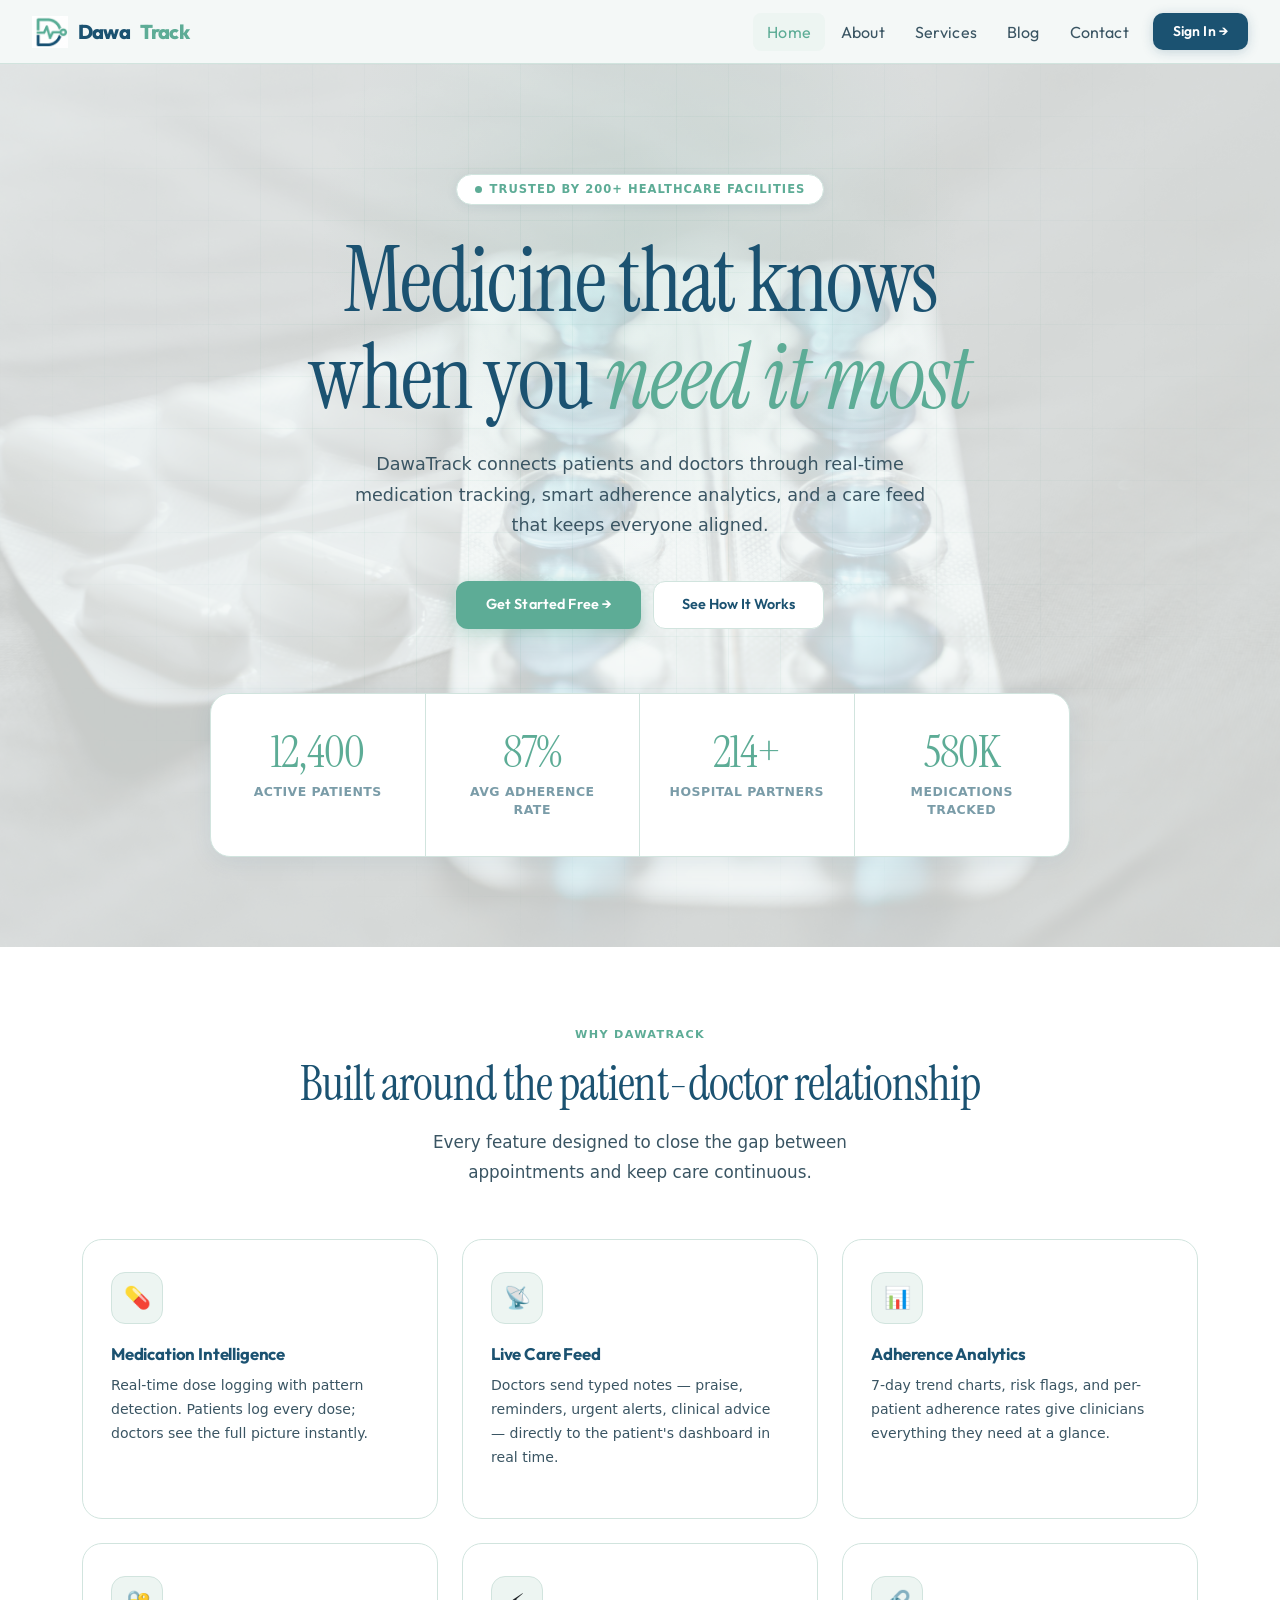
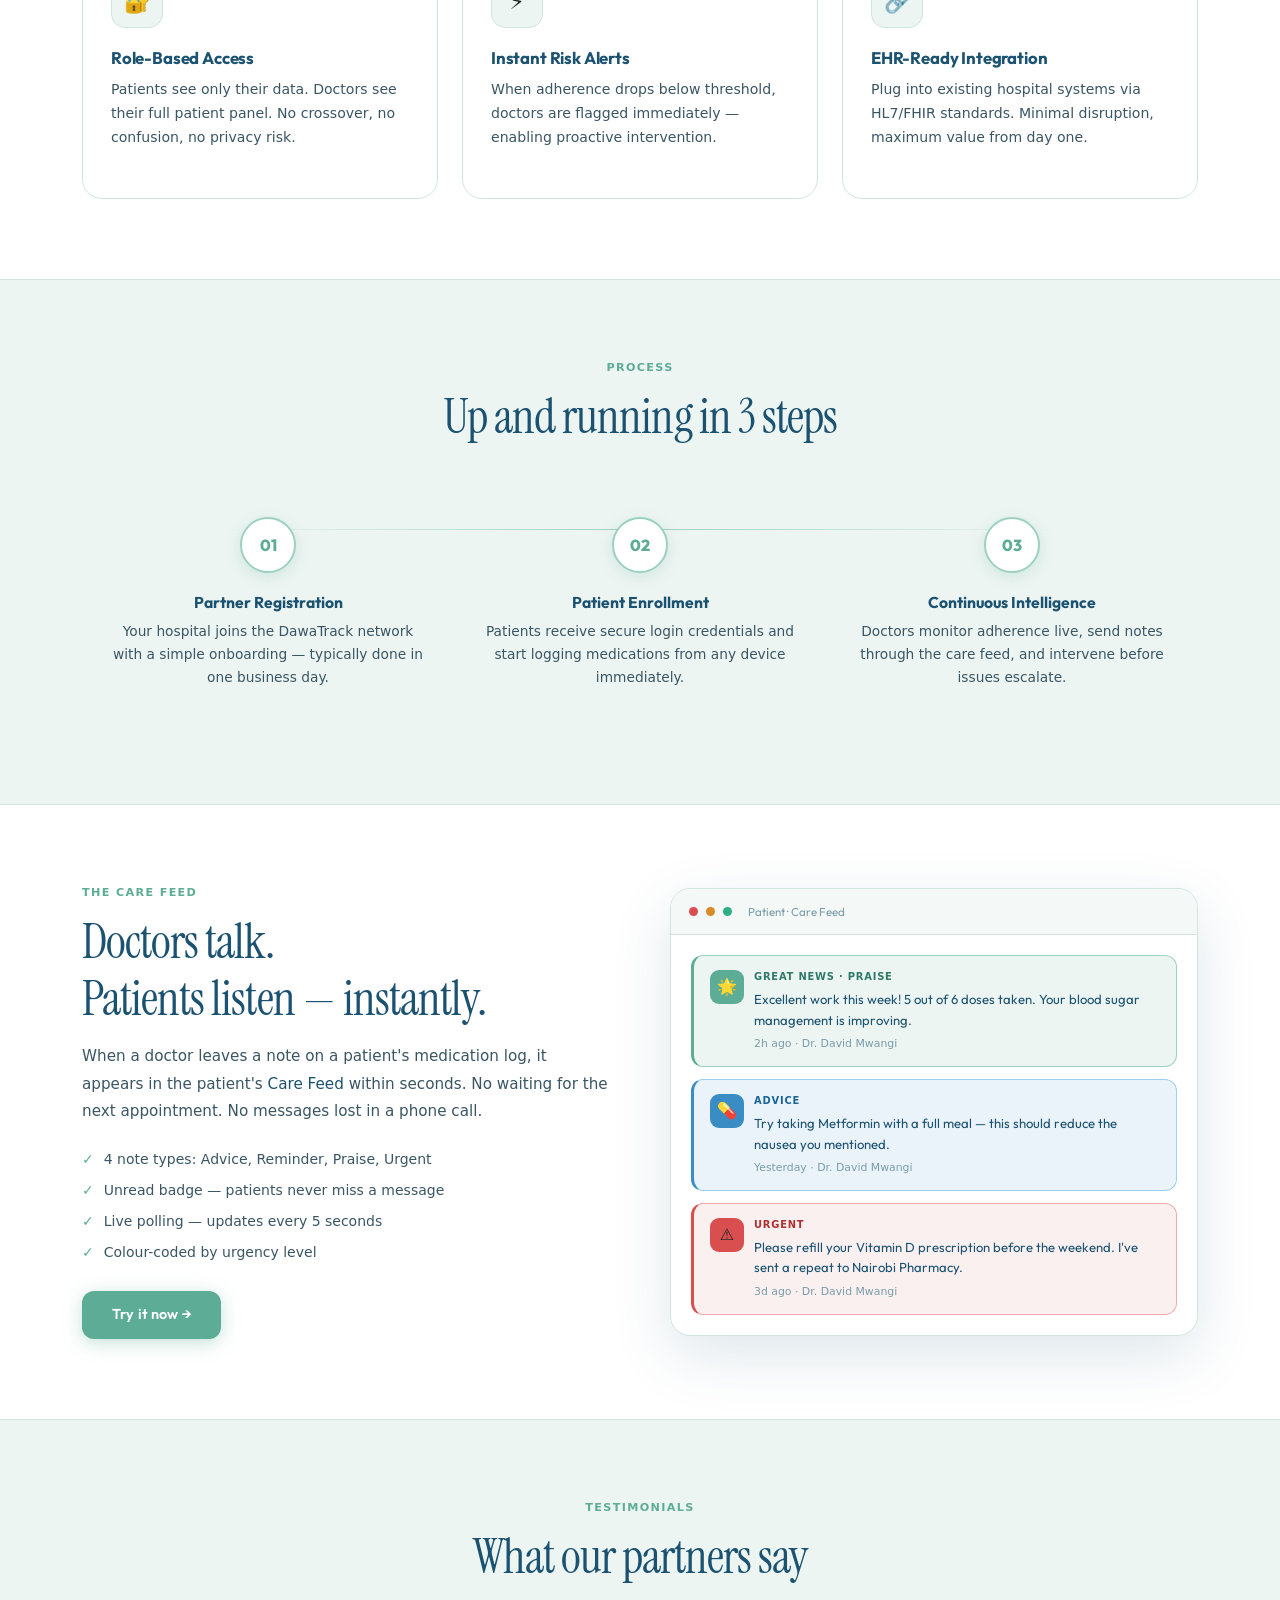
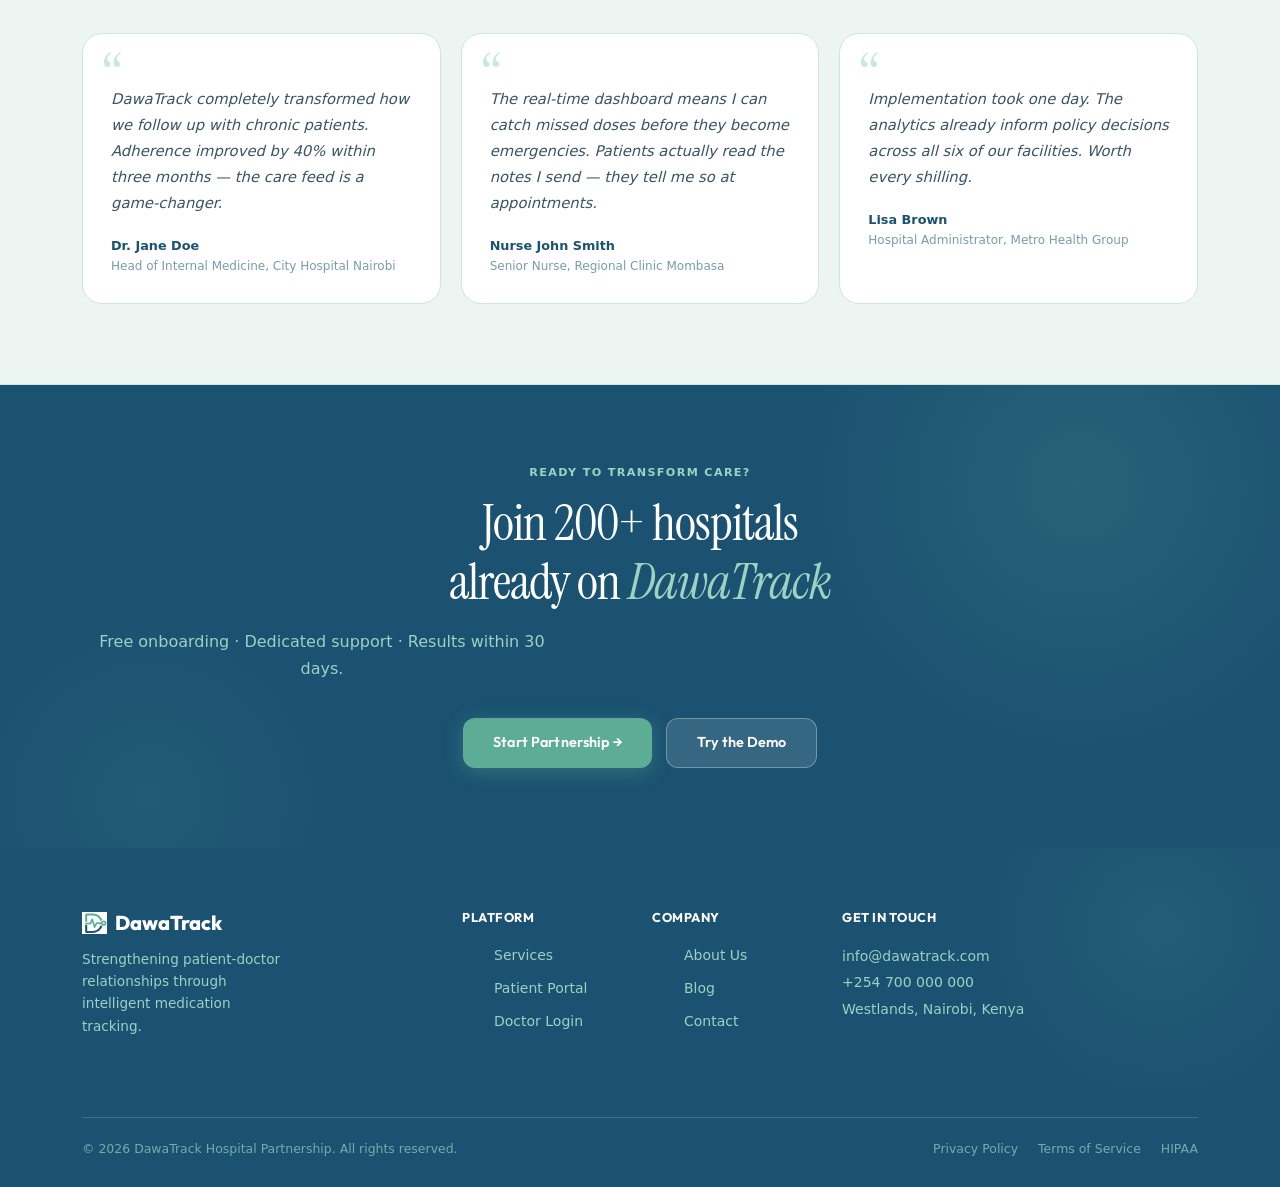
==== commit 7ff43cd6: "Updated UI/UX" ====
--- a/index.html
+++ b/index.html
@@ -3,7 +3,7 @@
 <head>
   <meta charset="UTF-8">
   <meta name="viewport" content="width=device-width, initial-scale=1.0">
-  <meta name="description" content="DawaTrack — Advanced medication tracking and hospital partnership platform for better patient outcomes.">
+  <meta name="description" content="DawaTrack — Smart medication tracking and hospital partnership platform.">
   <title>DawaTrack — Smart Medication Intelligence</title>
   <link rel="stylesheet" href="style.css">
   <link href="https://cdn.jsdelivr.net/npm/bootstrap@5.3.0/dist/css/bootstrap.min.css" rel="stylesheet">
@@ -12,128 +12,147 @@
 
 <!-- NAVBAR -->
 <nav class="navbar navbar-expand-lg">
-  <div class="container-fluid" style="max-width:1240px;margin:0 auto;padding:0 24px;">
-    <div class="nav-logo">
-<img src="logo-TY.png" alt="Nav bar logo" href="index.html">
-    </div>
-    <a class="navbar-brand" href="index.html">Dawa<span>Track</span></a>
+  <div class="container-fluid">
+    <a class="navbar-brand" href="index.html">
+      <img src="logo.png" alt="DawaTrack logo">
+      Dawa<span class="brand-dot">Track</span>
+    </a>
     <button class="navbar-toggler" type="button" data-bs-toggle="collapse" data-bs-target="#nav">
       <span class="navbar-toggler-icon"></span>
     </button>
     <div class="collapse navbar-collapse" id="nav">
-      <ul class="navbar-nav ms-auto align-items-center" style="gap:4px;">
+      <ul class="navbar-nav ms-auto align-items-center" style="gap:2px;">
         <li class="nav-item"><a class="nav-link active-link" href="index.html">Home</a></li>
         <li class="nav-item"><a class="nav-link" href="about.html">About</a></li>
         <li class="nav-item"><a class="nav-link" href="services.html">Services</a></li>
         <li class="nav-item"><a class="nav-link" href="blog.html">Blog</a></li>
         <li class="nav-item"><a class="nav-link" href="contact.html">Contact</a></li>
-        <li class="nav-item ms-2"><a class="nav-link btn-nav-portal" href="portal.html">Patient Portal →</a></li>
+        <li class="nav-item ms-2"><a class="btn-nav-portal nav-link" href="portal.html">Sign In →</a></li>
       </ul>
     </div>
   </div>
 </nav>
 
 <!-- HERO -->
-<header class="hero">
-  <div class="hero-grid"></div>
-  <div style="position:relative;z-index:1;">
-    <div class="hero-pill">Trusted by 200+ Healthcare Facilities</div>
-    <h1>Where Medicine Meets<br><span class="accent">Intelligent Tracking</span></h1>
-    <p>DawaTrack bridges the gap between patients and doctors — with real-time medication monitoring, smart adherence analytics, and seamless care continuity.</p>
-    <div class="hero-actions">
-      <a href="portal.html" class="btn-primary">Get Started Free →</a>
-      <a href="services.html" class="btn-ghost">Explore Platform</a>
-    </div>
-  </div>
-
-  <!-- FLOATING STATS -->
-  <div style="margin-top:72px;position:relative;z-index:1;">
-    <div class="stats-grid" style="max-width:900px;margin:0 auto;">
-      <div class="stat-item">
-        <div class="stat-number" id="s1">0</div>
-        <div class="stat-label">Active Patients</div>
-      </div>
-      <div class="stat-item">
-        <div class="stat-number" id="s2">0%</div>
-        <div class="stat-label">Avg Adherence Rate</div>
-      </div>
-      <div class="stat-item">
-        <div class="stat-number" id="s3">0+</div>
-        <div class="stat-label">Hospital Partners</div>
-      </div>
-      <div class="stat-item">
-        <div class="stat-number" id="s4">0K</div>
-        <div class="stat-label">Medications Tracked</div>
-      </div>
-    </div>
-  </div>
+<header class="hero" style="padding:110px 24px 90px;position:relative;">
+  <div class="hero-bg" aria-hidden="true"></div>
+  <div class="hero-eyebrow">Trusted by 200+ healthcare facilities</div>
+  <h1>Medicine that knows<br>when you <em>need it most</em></h1>
+  <p>DawaTrack connects patients and doctors through real-time medication tracking, smart adherence analytics, and a care feed that keeps everyone aligned.</p>
+  <div class="hero-actions">
+    <a href="portal.html" class="btn-primary">Get Started Free →</a>
+    <a href="services.html" class="btn-ghost">See How It Works</a>
+  </div>
+
+  <!-- Stats strip -->
+  <div style="margin-top:64px;max-width:860px;margin-left:auto;margin-right:auto;">
+    <div class="stats-strip">
+      <div class="stat-cell">
+        <div class="stat-num"><span id="s1">0</span></div>
+        <div class="stat-lbl">Active Patients</div>
+      </div>
+      <div class="stat-cell">
+        <div class="stat-num"><span id="s2">0</span><span style="color:#5DAC96;">%</span></div>
+        <div class="stat-lbl">Avg Adherence Rate</div>
+      </div>
+      <div class="stat-cell">
+        <div class="stat-num"><span id="s3">0</span><span style="color:#5DAC96;">+</span></div>
+        <div class="stat-lbl">Hospital Partners</div>
+      </div>
+      <div class="stat-cell">
+        <div class="stat-num"><span id="s4">0</span><span style="color:#5DAC96;">K</span></div>
+        <div class="stat-lbl">Medications Tracked</div>
+      </div>
+    </div>
+  </div>
+<!-- Hero background image style -->
+<style>
+  .hero .hero-bg {
+    position: absolute;
+    inset: 0;
+    background-image:url(dawa.jpg);
+    background-size: cover;
+    background-position: center top;
+    background-repeat: no-repeat;
+    opacity: 0.18;
+    pointer-events: none;
+    z-index: 0;
+  }
+  .hero .hero-eyebrow,
+  .hero h1,
+  .hero p,
+  .hero .hero-actions {
+    position: relative;
+    z-index: 1;
+  }
+</style>
 </header>
 
-<!-- BENEFITS -->
-<section class="section" style="background:transparent;">
+<!-- FEATURES -->
+<section class="section">
   <div class="container">
     <div style="text-align:center;margin-bottom:52px;">
-      <div class="section-label">Why DawaTrack</div>
-      <h2 class="section-title">Built for real-world healthcare</h2>
-      <p class="section-subtitle" style="margin:0 auto;">Every feature designed around one goal — better patient outcomes through smarter medication management.</p>
+      <span class="section-label">Why DawaTrack</span>
+      <h2 class="section-title">Built around the patient-doctor relationship</h2>
+      <p class="section-subtitle" style="margin:0 auto;">Every feature designed to close the gap between appointments and keep care continuous.</p>
     </div>
     <div class="grid">
-      <div class="benefit fade-in stagger-1">
-        <div class="benefit-icon">💊</div>
+      <div class="feat-card fade-in stagger-1">
+        <div class="feat-icon">💊</div>
         <h3>Medication Intelligence</h3>
-        <p>Real-time tracking with smart reminders, dose logging, and pattern detection — patients never miss a critical dose again.</p>
-      </div>
-      <div class="benefit fade-in stagger-2">
-        <div class="benefit-icon">📊</div>
-        <h3>Doctor Insights Dashboard</h3>
-        <p>Physicians see adherence trends, flag at-risk patients, and leave actionable comments — all in one unified view.</p>
-      </div>
-      <div class="benefit fade-in stagger-3">
-        <div class="benefit-icon">🔄</div>
-        <h3>Continuity of Care</h3>
-        <p>Structured follow-ups, treatment timeline visibility, and seamless handoffs between care providers.</p>
-      </div>
-      <div class="benefit fade-in stagger-1">
-        <div class="benefit-icon">🛡️</div>
-        <h3>HIPAA-Ready Security</h3>
-        <p>End-to-end encrypted data pipelines, role-based access, and full audit trails for regulatory compliance.</p>
-      </div>
-      <div class="benefit fade-in stagger-2">
-        <div class="benefit-icon">⚡</div>
-        <h3>Instant Alerts</h3>
-        <p>Configurable threshold alerts notify doctors when adherence drops, enabling proactive intervention before crises.</p>
-      </div>
-      <div class="benefit fade-in stagger-3">
-        <div class="benefit-icon">🔗</div>
-        <h3>EHR Integration</h3>
-        <p>Seamlessly plugs into existing hospital systems via HL7/FHIR standards — no workflow disruption.</p>
+        <p>Real-time dose logging with pattern detection. Patients log every dose; doctors see the full picture instantly.</p>
+      </div>
+      <div class="feat-card fade-in stagger-2">
+        <div class="feat-icon">📡</div>
+        <h3>Live Care Feed</h3>
+        <p>Doctors send typed notes — praise, reminders, urgent alerts, clinical advice — directly to the patient's dashboard in real time.</p>
+      </div>
+      <div class="feat-card fade-in stagger-3">
+        <div class="feat-icon">📊</div>
+        <h3>Adherence Analytics</h3>
+        <p>7-day trend charts, risk flags, and per-patient adherence rates give clinicians everything they need at a glance.</p>
+      </div>
+      <div class="feat-card fade-in stagger-1">
+        <div class="feat-icon">🔐</div>
+        <h3>Role-Based Access</h3>
+        <p>Patients see only their data. Doctors see their full patient panel. No crossover, no confusion, no privacy risk.</p>
+      </div>
+      <div class="feat-card fade-in stagger-2">
+        <div class="feat-icon">⚡</div>
+        <h3>Instant Risk Alerts</h3>
+        <p>When adherence drops below threshold, doctors are flagged immediately — enabling proactive intervention.</p>
+      </div>
+      <div class="feat-card fade-in stagger-3">
+        <div class="feat-icon">🔗</div>
+        <h3>EHR-Ready Integration</h3>
+        <p>Plug into existing hospital systems via HL7/FHIR standards. Minimal disruption, maximum value from day one.</p>
       </div>
     </div>
   </div>
 </section>
 
 <!-- HOW IT WORKS -->
-<section class="section" style="background:rgba(8,15,31,0.5);border-top:1px solid var(--border);border-bottom:1px solid var(--border);">
+<section class="section section-alt">
   <div class="container">
     <div style="text-align:center;margin-bottom:52px;">
-      <div class="section-label">Process</div>
+      <span class="section-label">Process</span>
       <h2 class="section-title">Up and running in 3 steps</h2>
     </div>
-    <div class="steps">
-      <div class="step">
+    <div class="steps-row">
+      <div class="step-item">
         <div class="step-num">01</div>
         <h3>Partner Registration</h3>
-        <p>Your hospital joins the DawaTrack network with a simple onboarding process and system integration.</p>
-      </div>
-      <div class="step">
+        <p>Your hospital joins the DawaTrack network with a simple onboarding — typically done in one business day.</p>
+      </div>
+      <div class="step-item">
         <div class="step-num">02</div>
         <h3>Patient Enrollment</h3>
-        <p>Patients receive personalized care plans, medication schedules, and access to their dashboard.</p>
-      </div>
-      <div class="step">
+        <p>Patients receive secure login credentials and start logging medications from any device immediately.</p>
+      </div>
+      <div class="step-item">
         <div class="step-num">03</div>
         <h3>Continuous Intelligence</h3>
-        <p>Doctors monitor adherence live, get AI-powered insights, and engage patients with real-time feedback.</p>
+        <p>Doctors monitor adherence live, send notes through the care feed, and intervene before issues escalate.</p>
       </div>
     </div>
   </div>
@@ -142,67 +161,56 @@
 <!-- DASHBOARD PREVIEW -->
 <section class="section">
   <div class="container">
-    <div style="display:grid;grid-template-columns:1fr 1fr;gap:48px;align-items:center;" class="responsive-split">
+    <div style="display:grid;grid-template-columns:1fr 1fr;gap:60px;align-items:center;" class="split-grid">
       <div>
-        <div class="section-label">Platform Preview</div>
-        <h2 class="section-title">A dashboard that thinks like a doctor</h2>
-        <p style="color:var(--text2);font-size:0.95rem;line-height:1.75;margin-bottom:28px;font-weight:300;">Monitor every patient's medication journey in one clean, intelligent view. Adherence graphs, risk flags, and comment threads — your clinical workflow, supercharged.</p>
-        <div style="display:flex;flex-direction:column;gap:12px;margin-bottom:32px;">
-          <div style="display:flex;align-items:center;gap:12px;font-size:0.9rem;color:var(--text2);">
-            <span style="color:var(--teal);font-size:1.1rem;">✓</span> Live adherence tracking per patient
-          </div>
-          <div style="display:flex;align-items:center;gap:12px;font-size:0.9rem;color:var(--text2);">
-            <span style="color:var(--teal);font-size:1.1rem;">✓</span> Doctor ↔ Patient comment threads
-          </div>
-          <div style="display:flex;align-items:center;gap:12px;font-size:0.9rem;color:var(--text2);">
-            <span style="color:var(--teal);font-size:1.1rem;">✓</span> Risk-level badges and instant alerts
-          </div>
-          <div style="display:flex;align-items:center;gap:12px;font-size:0.9rem;color:var(--text2);">
-            <span style="color:var(--teal);font-size:1.1rem;">✓</span> Weekly adherence trend charts
-          </div>
+        <span class="section-label">The Care Feed</span>
+        <h2 class="section-title">Doctors talk.<br>Patients listen — instantly.</h2>
+        <p style="color:#3A5563;font-size:0.95rem;line-height:1.8;margin-bottom:24px;font-weight:300;">When a doctor leaves a note on a patient's medication log, it appears in the patient's <strong style="color:#1B5271;">Care Feed</strong> within seconds. No waiting for the next appointment. No messages lost in a phone call.</p>
+        <div style="display:flex;flex-direction:column;gap:10px;margin-bottom:28px;">
+          <div style="display:flex;gap:10px;align-items:center;font-size:0.875rem;color:#3A5563;"><span style="color:#5DAC96;font-weight:700;">✓</span> 4 note types: Advice, Reminder, Praise, Urgent</div>
+          <div style="display:flex;gap:10px;align-items:center;font-size:0.875rem;color:#3A5563;"><span style="color:#5DAC96;font-weight:700;">✓</span> Unread badge — patients never miss a message</div>
+          <div style="display:flex;gap:10px;align-items:center;font-size:0.875rem;color:#3A5563;"><span style="color:#5DAC96;font-weight:700;">✓</span> Live polling — updates every 5 seconds</div>
+          <div style="display:flex;gap:10px;align-items:center;font-size:0.875rem;color:#3A5563;"><span style="color:#5DAC96;font-weight:700;">✓</span> Colour-coded by urgency level</div>
         </div>
-        <a href="doctor-dashboard.html" class="btn-primary">Open Doctor Dashboard →</a>
-      </div>
-      <div>
-        <!-- Mini dashboard mockup -->
-        <div style="background:var(--surface);border:1px solid var(--border);border-radius:20px;overflow:hidden;box-shadow:var(--shadow2);">
-          <div style="background:rgba(8,15,31,0.8);border-bottom:1px solid var(--border);padding:16px 20px;display:flex;align-items:center;gap:8px;">
-            <div style="width:10px;height:10px;border-radius:50%;background:#f87171;"></div>
-            <div style="width:10px;height:10px;border-radius:50%;background:#fbbf24;"></div>
-            <div style="width:10px;height:10px;border-radius:50%;background:#34d399;"></div>
-            <span style="font-size:0.75rem;color:var(--text3);margin-left:8px;">DawaTrack — Doctor Dashboard</span>
-          </div>
-          <div style="padding:20px;">
-            <div class="kpi-grid" style="grid-template-columns:repeat(3,1fr);gap:10px;margin-bottom:16px;">
-              <div class="kpi-card" style="padding:14px;--kpi-color:linear-gradient(90deg,#63ded2,#4a9eff);">
-                <div class="kpi-label">Patients</div>
-                <div class="kpi-value" style="font-size:1.5rem;">24</div>
-              </div>
-              <div class="kpi-card" style="padding:14px;--kpi-color:linear-gradient(90deg,#34d399,#2ec4b6);">
-                <div class="kpi-label">Adherent</div>
-                <div class="kpi-value" style="font-size:1.5rem;">87%</div>
-              </div>
-              <div class="kpi-card" style="padding:14px;--kpi-color:linear-gradient(90deg,#f87171,#e11d48);">
-                <div class="kpi-label">At Risk</div>
-                <div class="kpi-value" style="font-size:1.5rem;">3</div>
+        <a href="portal.html" class="btn-primary">Try it now →</a>
+      </div>
+
+      <!-- Mini mockup -->
+      <div style="background:#FFFFFF;border:1px solid #D1E4DE;border-radius:20px;overflow:hidden;box-shadow:0 20px 60px rgba(27,82,113,0.14);">
+        <div style="background:#F4F8F7;border-bottom:1px solid #D1E4DE;padding:14px 18px;display:flex;align-items:center;gap:8px;">
+          <div style="width:9px;height:9px;border-radius:50%;background:#D94F4F;"></div>
+          <div style="width:9px;height:9px;border-radius:50%;background:#D98A2A;"></div>
+          <div style="width:9px;height:9px;border-radius:50%;background:#2DAF83;"></div>
+          <span style="font-size:0.72rem;color:#7A9CA8;margin-left:8px;font-family:'Outfit',sans-serif;">Patient · Care Feed</span>
+        </div>
+        <div style="padding:20px;display:flex;flex-direction:column;gap:12px;">
+          <div style="background:#EDF5F2;border:1px solid #9DD1C2;border-left:3px solid #5DAC96;border-radius:12px;padding:14px 16px;">
+            <div style="display:flex;gap:10px;align-items:flex-start;">
+              <div style="width:34px;height:34px;border-radius:9px;background:#5DAC96;display:flex;align-items:center;justify-content:center;font-size:1rem;flex-shrink:0;">🌟</div>
+              <div>
+                <div style="font-size:0.62rem;font-weight:800;letter-spacing:0.08em;text-transform:uppercase;color:#2E7A65;margin-bottom:4px;">Great News · Praise</div>
+                <p style="font-size:0.82rem;color:#1B5271;margin:0;line-height:1.55;font-family:'Outfit',sans-serif;">Excellent work this week! 5 out of 6 doses taken. Your blood sugar management is improving.</p>
+                <div style="font-size:0.68rem;color:#7A9CA8;margin-top:6px;">2h ago · Dr. David Mwangi</div>
               </div>
             </div>
-            <!-- Fake patient rows -->
-            <div style="background:rgba(255,255,255,0.03);border:1px solid var(--border);border-radius:10px;overflow:hidden;">
-              <div class="patient-row" style="grid-template-columns:auto 1fr auto;">
-                <div class="patient-avatar">AK</div>
-                <div><div class="patient-name">Alice Kamau</div><div class="patient-meta">Metformin 500mg · Day 14</div></div>
-                <span class="badge badge-green">✓ 95%</span>
+          </div>
+          <div style="background:#EAF3FA;border:1px solid #9DD0F0;border-left:3px solid #3A8DC4;border-radius:12px;padding:14px 16px;">
+            <div style="display:flex;gap:10px;align-items:flex-start;">
+              <div style="width:34px;height:34px;border-radius:9px;background:#3A8DC4;display:flex;align-items:center;justify-content:center;font-size:1rem;flex-shrink:0;">💊</div>
+              <div>
+                <div style="font-size:0.62rem;font-weight:800;letter-spacing:0.08em;text-transform:uppercase;color:#1A6496;margin-bottom:4px;">Advice</div>
+                <p style="font-size:0.82rem;color:#1B5271;margin:0;line-height:1.55;font-family:'Outfit',sans-serif;">Try taking Metformin with a full meal — this should reduce the nausea you mentioned.</p>
+                <div style="font-size:0.68rem;color:#7A9CA8;margin-top:6px;">Yesterday · Dr. David Mwangi</div>
               </div>
-              <div class="patient-row" style="grid-template-columns:auto 1fr auto;">
-                <div class="patient-avatar" style="background:linear-gradient(135deg,#a78bfa,#60a5fa);">JO</div>
-                <div><div class="patient-name">James Otieno</div><div class="patient-meta">Amlodipine 10mg · Day 7</div></div>
-                <span class="badge badge-amber">⚠ 61%</span>
-              </div>
-              <div class="patient-row" style="grid-template-columns:auto 1fr auto;border-bottom:none;">
-                <div class="patient-avatar" style="background:linear-gradient(135deg,#f87171,#fb923c);">FN</div>
-                <div><div class="patient-name">Fatuma Njeri</div><div class="patient-meta">Lisinopril 20mg · Day 3</div></div>
-                <span class="badge badge-red">✗ 33%</span>
+            </div>
+          </div>
+          <div style="background:#FAF0F0;border:1px solid #F0AAAA;border-left:3px solid #D94F4F;border-radius:12px;padding:14px 16px;">
+            <div style="display:flex;gap:10px;align-items:flex-start;">
+              <div style="width:34px;height:34px;border-radius:9px;background:#D94F4F;display:flex;align-items:center;justify-content:center;font-size:1rem;flex-shrink:0;">⚠️</div>
+              <div>
+                <div style="font-size:0.62rem;font-weight:800;letter-spacing:0.08em;text-transform:uppercase;color:#B03030;margin-bottom:4px;">Urgent</div>
+                <p style="font-size:0.82rem;color:#1B5271;margin:0;line-height:1.55;font-family:'Outfit',sans-serif;">Please refill your Vitamin D prescription before the weekend. I've sent a repeat to Nairobi Pharmacy.</p>
+                <div style="font-size:0.68rem;color:#7A9CA8;margin-top:6px;">3d ago · Dr. David Mwangi</div>
               </div>
             </div>
           </div>
@@ -212,47 +220,44 @@
   </div>
 </section>
 
-<style>
-  @media (max-width: 768px) {
-    .responsive-split { grid-template-columns: 1fr !important; }
-  }
-</style>
+<style>.split-grid{grid-template-columns:1fr 1fr;}@media(max-width:768px){.split-grid{grid-template-columns:1fr!important;}}</style>
 
 <!-- TESTIMONIALS -->
-<section class="testimonials" style="background:rgba(8,15,31,0.5);border-top:1px solid var(--border);border-bottom:1px solid var(--border);">
+<section class="section section-alt">
   <div class="container">
     <div style="text-align:center;margin-bottom:48px;">
-      <div class="section-label">Testimonials</div>
+      <span class="section-label">Testimonials</span>
       <h2 class="section-title">What our partners say</h2>
     </div>
     <div class="grid-3">
-      <blockquote>
-        <p>DawaTrack completely transformed how we follow up with chronic patients. Adherence improved by 40% in just three months.</p>
-        <footer class="blockquote-footer">Dr. Jane Doe, City Hospital</footer>
-      </blockquote>
-      <blockquote>
-        <p>The real-time dashboard means I can catch missed doses before they become emergencies. It's like having a clinical assistant 24/7.</p>
-        <footer class="blockquote-footer">Nurse John Smith, Regional Clinic</footer>
-      </blockquote>
-      <blockquote>
-        <p>Implementation took one day. The data insights have already informed policy decisions across our network of six facilities.</p>
-        <footer class="blockquote-footer">Admin Lisa Brown, Metro Health</footer>
-      </blockquote>
+      <div class="testimonial-card">
+        <p class="testimonial-text">DawaTrack completely transformed how we follow up with chronic patients. Adherence improved by 40% within three months — the care feed is a game-changer.</p>
+        <div class="testimonial-author">Dr. Jane Doe</div>
+        <div class="testimonial-role">Head of Internal Medicine, City Hospital Nairobi</div>
+      </div>
+      <div class="testimonial-card">
+        <p class="testimonial-text">The real-time dashboard means I can catch missed doses before they become emergencies. Patients actually read the notes I send — they tell me so at appointments.</p>
+        <div class="testimonial-author">Nurse John Smith</div>
+        <div class="testimonial-role">Senior Nurse, Regional Clinic Mombasa</div>
+      </div>
+      <div class="testimonial-card">
+        <p class="testimonial-text">Implementation took one day. The analytics already inform policy decisions across all six of our facilities. Worth every shilling.</p>
+        <div class="testimonial-author">Lisa Brown</div>
+        <div class="testimonial-role">Hospital Administrator, Metro Health Group</div>
+      </div>
     </div>
   </div>
 </section>
 
 <!-- CTA -->
-<section class="cta">
-  <div class="container">
-    <div class="cta-inner">
-      <div class="section-label">Ready to transform care?</div>
-      <h2>Join 200+ hospitals<br>on DawaTrack</h2>
-      <p>Start your partnership today. Free onboarding, dedicated support, and results within 30 days.</p>
-      <div class="hero-actions">
-        <a href="contact.html" class="btn-primary">Start Partnership →</a>
-        <a href="services.html" class="btn-ghost">View All Features</a>
-      </div>
+<section class="cta-band">
+  <div class="container" style="text-align:center;position:relative;z-index:1;">
+    <span class="section-label" style="color:#9DD1C2;">Ready to transform care?</span>
+    <h2>Join 200+ hospitals<br>already on <em>DawaTrack</em></h2>
+    <p>Free onboarding · Dedicated support · Results within 30 days.</p>
+    <div style="display:flex;gap:14px;justify-content:center;flex-wrap:wrap;">
+      <a href="contact.html" class="btn-primary">Start Partnership →</a>
+      <a href="portal.html" style="background:rgba(255,255,255,0.12);color:#FFFFFF;border:1.5px solid rgba(255,255,255,0.3);padding:13px 30px;border-radius:12px;font-family:'Outfit',sans-serif;font-weight:600;font-size:0.9rem;text-decoration:none;transition:all 0.2s ease;display:inline-flex;align-items:center;gap:8px;" onmouseenter="this.style.background='rgba(255,255,255,0.2)'" onmouseleave="this.style.background='rgba(255,255,255,0.12)'">Try the Demo</a>
     </div>
   </div>
 </section>
@@ -262,16 +267,15 @@
   <div class="container">
     <div class="row">
       <div class="col-md-4 mb-4">
-        <div class="footer-brand">DawaTrack</div>
+        <div class="footer-brand"><img src="logo.png" alt="">DawaTrack</div>
         <p class="footer-tagline">Strengthening patient-doctor relationships through intelligent medication tracking.</p>
       </div>
       <div class="col-md-2 mb-4">
         <div class="footer-heading">Platform</div>
         <ul class="footer-links">
           <li><a href="services.html">Services</a></li>
-          <li><a href="doctor-dashboard.html">Doctor Dashboard</a></li>
-          <li><a href="patient-dashboard.html">Patient Dashboard</a></li>
           <li><a href="portal.html">Patient Portal</a></li>
+          <li><a href="portal.html">Doctor Login</a></li>
         </ul>
       </div>
       <div class="col-md-2 mb-4">
@@ -284,66 +288,45 @@
       </div>
       <div class="col-md-4 mb-4">
         <div class="footer-heading">Get in Touch</div>
-        <p style="color:var(--text3);font-size:0.875rem;line-height:1.8;">
-          info@dawatrack.com<br>
-          +254 700 000 000<br>
-          Nairobi, Kenya
-        </p>
+        <p style="color:#9DD1C2;font-size:0.875rem;line-height:1.9;font-weight:300;">info@dawatrack.com<br>+254 700 000 000<br>Westlands, Nairobi, Kenya</p>
       </div>
     </div>
     <div class="footer-bottom">
       <span class="footer-copy">© 2026 DawaTrack Hospital Partnership. All rights reserved.</span>
-      <div class="footer-legal">
-        <a href="#">Privacy Policy</a>
-        <a href="#">Terms of Service</a>
-        <a href="#">HIPAA Compliance</a>
-      </div>
+      <div class="footer-legal"><a href="#">Privacy Policy</a><a href="#">Terms of Service</a><a href="#">HIPAA</a></div>
     </div>
   </div>
 </footer>
 
 <script src="https://cdn.jsdelivr.net/npm/bootstrap@5.3.0/dist/js/bootstrap.bundle.min.js"></script>
+<script src="script.js"></script>
 <script>
-// Animated counters
-function animateCounter(id, target, suffix, duration) {
+function animCount(id, target, suffix, dur) {
   const el = document.getElementById(id);
-  const start = 0;
-  const step = (target / (duration / 16));
-  let current = start;
-  const timer = setInterval(() => {
-    current += step;
-    if (current >= target) {
-      current = target;
-      clearInterval(timer);
-    }
-    el.textContent = Math.floor(current).toLocaleString() + suffix;
+  if (!el) return;
+  let cur = 0;
+  const step = target / (dur / 16);
+  const t = setInterval(() => {
+    cur = Math.min(cur + step, target);
+    el.textContent = Math.floor(cur).toLocaleString() + suffix;
+    if (cur >= target) clearInterval(t);
   }, 16);
 }
-
-const observer = new IntersectionObserver(entries => {
-  entries.forEach(e => {
-    if (e.isIntersecting) {
-      animateCounter('s1', 12400, '', 2000);
-      animateCounter('s2', 87, '%', 1800);
-      animateCounter('s3', 214, '+', 1600);
-      animateCounter('s4', 580, 'K', 2200);
-      observer.disconnect();
-    }
-  });
+const obs = new IntersectionObserver(e => {
+  if (e[0].isIntersecting) {
+    animCount('s1', 12400, '', 2000);
+    animCount('s2', 87, '', 1800);
+    animCount('s3', 214, '', 1600);
+    animCount('s4', 580, '', 2000);
+    obs.disconnect();
+  }
 });
-observer.observe(document.getElementById('s1'));
-
-// Scroll reveal
+const firstStat = document.getElementById('s1');
+if (firstStat) obs.observe(firstStat);
+
 const reveals = document.querySelectorAll('.fade-in');
-const revObs = new IntersectionObserver(entries => {
-  entries.forEach(e => {
-    if (e.isIntersecting) e.target.style.animationPlayState = 'running';
-  });
-}, { threshold: 0.1 });
-reveals.forEach(el => {
-  el.style.animationPlayState = 'paused';
-  revObs.observe(el);
-});
+const ro = new IntersectionObserver(e => e.forEach(en => { if(en.isIntersecting) en.target.style.animationPlayState='running'; }), {threshold:0.1});
+reveals.forEach(el => { el.style.animationPlayState='paused'; ro.observe(el); });
 </script>
 </body>
 </html>
--- a/style.css
+++ b/style.css
@@ -1,448 +1,663 @@
-@import url('https://fonts.googleapis.com/css2?family=Syne:wght@400;600;700;800&family=DM+Sans:ital,opsz,wght@0,9..40,300;0,9..40,400;0,9..40,500;0,9..40,600;1,9..40,300&display=swap');
-
-/* ═══════════════════════════════════════════════════════════════
-   DAWATRACK BRAND PALETTE
-   Extracted directly from logo.png
-
-   Logo Primary Teal-Green : #5DAC96  ← main logo colour
-   Logo Dark Navy           : #1B5271  ← secondary logo colour
-   Logo Mid Teal            : #9DD1C2  ← logo highlight/shadow
-
-   Recommended additions (harmonious with logo):
-   Deep Forest bg           : #0B1F2E  ← rich dark base (navy push)
-   Ink Navy                 : #102236  ← card surfaces
-   Muted Navy               : #163348  ← slightly lighter surface
-   Sage Teal                : #3D8F7A  ← hover / darker teal
-   Mint Glow                : #7ECAB5  ← lighter teal accent
-   Warm Cream               : #F0F7F5  ← light mode text / off-white
-   Soft Sky                 : #D6EEE8  ← subtle tinted bg
-   Amber Alert              : #F0A940  ← warning (warm, matches navy)
-   Coral Risk               : #E86B6B  ← danger / at-risk
-   Sage Green OK            : #4BC4A0  ← success / taken
-   Lavender Info            : #7EB8DC  ← info / info badges
-═══════════════════════════════════════════════════════════════ */
-
-:root {
-  /* ── BRAND CORE (from logo) ─────────── */
-  --brand-teal:    #5DAC96;   /* logo primary teal-green */
-  --brand-teal-dk: #3D8F7A;   /* darker teal — hover states */
-  --brand-teal-lt: #7ECAB5;   /* lighter teal — glows, highlights */
-  --brand-teal-xs: #9DD1C2;   /* logo shadow/highlight tone */
-  --brand-navy:    #1B5271;   /* logo dark navy */
-  --brand-navy-dk: #102236;   /* deeper navy — surfaces */
-
-  /* ── BACKGROUND SCALE ───────────────── */
-  --bg:      #0B1F2E;         /* page background — deep forest navy */
-  --bg2:     #0D2337;         /* footer / alt sections */
-  --bg3:     #102236;         /* sidebar */
-
-  /* ── SURFACE / GLASS ────────────────── */
-  --surface:    rgba(27, 82, 113, 0.18);   /* brand-navy tinted glass */
-  --surface2:   rgba(27, 82, 113, 0.30);   /* hover surface */
-  --surface3:   rgba(93, 172, 150, 0.08);  /* teal-tinted surface */
-
-  /* ── BORDERS ────────────────────────── */
-  --border:    rgba(93, 172, 150, 0.15);   /* teal-tinted border */
-  --border2:   rgba(93, 172, 150, 0.40);   /* active/focus border */
-  --border3:   rgba(27, 82, 113, 0.50);    /* navy border */
-
-  /* ── SEMANTIC COLOURS ───────────────── */
-  --green:  #4BC4A0;   /* taken / success (brand-harmonious) */
-  --amber:  #F0A940;   /* warning / medium risk */
-  --red:    #E86B6B;   /* danger / missed / high risk */
-  --blue:   #7EB8DC;   /* info / doctor notes */
-  --violet: #9B8FD4;   /* tags / secondary accent */
-
-  /* ── TEXT ───────────────────────────── */
-  --text:  #474968;    /* near-white with warm teal cast */
-  --text2: #50b696;    /* secondary — brand-tinted mid */
-  --text3: #4a9e8a;    /* muted — brand-tinted dim */
-
-  /* ── GLOWS ──────────────────────────── */
-  --glow:  0 0 40px rgba(93, 172, 150, 0.18);
-  --glow2: 0 0 80px rgba(93, 172, 150, 0.09);
-
-  /* ── MISC ───────────────────────────── */
-  --radius:  16px;
-  --radius2: 12px;
-  --radius3: 8px;
-  --shadow:  0 8px 32px rgba(0,0,0,0.45);
-  --shadow2: 0 24px 64px rgba(0,0,0,0.55);
-
-  /* ── GRADIENTS ──────────────────────── */
-  --grad-primary:  linear-gradient(135deg, #5DAC96, #1B5271);
-  --grad-teal:     linear-gradient(135deg, #5DAC96, #7ECAB5);
-  --grad-cta:      linear-gradient(135deg, #3D8F7A, #1B5271);
-  --grad-text:     linear-gradient(135deg, #7ECAB5, #5DAC96);
-}
-
-/* ─── RESET ─── */
+/* ═══════════════════════════════════════════════════════════════════
+   DAWATRACK  ·  Clinical-Luxury Design System
+   ───────────────────────────────────────────────────────────────────
+   BRAND PALETTE (extracted from logo.png)
+   ───────────────────────────────────────────────────────────────────
+   Logo Teal-Green  #5DAC96   primary brand colour
+   Logo Dark Navy   #1B5271   secondary brand colour
+   Logo Mid Teal    #9DD1C2   highlight / shimmer
+
+   FULL PALETTE IN USE
+   ───────────────────────────────────────────────────────────────────
+   Page background      #F4F8F7   warm off-white with teal breath
+   Surface white        #FFFFFF   cards, panels
+   Surface tinted       #EDF5F2   teal-tinted light surface
+   Surface hover        #E3EFEB   hover state
+   Deep ink             #0E1C28   primary text (almost black)
+   Body copy            #3A5563   secondary text
+   Muted copy           #7A9CA8   disabled / placeholder
+   Border default       #D1E4DE   soft teal-grey divider
+   Border active        #5DAC96   focused / active teal border
+
+   Brand teal           #5DAC96   buttons, accents, links
+   Brand teal dark      #3D8F7A   hover on teal
+   Brand teal light     #7ECAB5   teal glow / badge bg
+   Brand teal xlight    #9DD1C2   teal shimmer
+   Brand teal ultralt   #C8E9E1   teal tint surface
+   Brand navy           #1B5271   headings, dark panels
+   Brand navy dark      #0E2E42   deeper navy
+
+   Success green        #2DAF83   taken / good adherence
+   Warning amber        #D98A2A   medium risk / warning
+   Danger coral         #D94F4F   missed / high risk
+   Info sky             #3A8DC4   doctor notes / info
+   Accent violet        #7B6EC8   tags / secondary
+
+   Shadow small         rgba(27,82,113,0.08)
+   Shadow medium        rgba(27,82,113,0.14)
+   Shadow large         rgba(27,82,113,0.22)
+   Glow teal            rgba(93,172,150,0.25)
+═══════════════════════════════════════════════════════════════════ */
+
+@import url('https://fonts.googleapis.com/css2?family=Instrument+Serif:ital@0;1&family=Outfit:wght@300;400;500;600;700;800&display=swap');
+
+/* ─── RESET ──────────────────────────────────────────────────────── */
 *, *::before, *::after { box-sizing: border-box; margin: 0; padding: 0; }
-html { scroll-behavior: smooth; }
-
+html { scroll-behavior: smooth; font-size: 16px; }
+
+/* ─── BASE ───────────────────────────────────────────────────────── */
 body {
-  font-family: 'DM Sans', sans-serif;
-  background: var(--bg);
-  color: var(--text);
+  font-family: 'Outfit', sans-serif;
+  background-color: #F4F8F7;
+  color: #0E1C28;
   min-height: 100vh;
   overflow-x: hidden;
-}
-
-/* ─── BACKGROUND NOISE ─── */
-body::before {
-  content: '';
-  position: fixed; inset: 0; pointer-events: none; z-index: 0;
-  background-image: url("data:image/svg+xml,%3Csvg viewBox='0 0 256 256' xmlns='http://www.w3.org/2000/svg'%3E%3Cfilter id='n'%3E%3CfeTurbulence type='fractalNoise' baseFrequency='0.85' numOctaves='4' stitchTiles='stitch'/%3E%3C/filter%3E%3Crect width='100%25' height='100%25' filter='url(%23n)' opacity='0.035'/%3E%3C/svg%3E");
-  opacity: 0.55;
-}
-
-/* ─── BACKGROUND ORBS ─── */
-body::after {
-  content: '';
-  position: fixed; pointer-events: none; z-index: 0;
-  width: 900px; height: 900px; border-radius: 50%;
-  background: radial-gradient(circle, rgba(93,172,150,0.07) 0%, transparent 70%);
-  top: -250px; right: -250px;
-  animation: orbFloat 22s ease-in-out infinite;
-}
-
-@keyframes orbFloat {
-  0%,100% { transform: translate(0,0) scale(1); }
-  33%      { transform: translate(-50px,40px) scale(1.05); }
-  66%      { transform: translate(25px,-30px) scale(0.97); }
-}
-
-/* ═══════════════════════════════════════════════════════════════
+  -webkit-font-smoothing: antialiased;
+}
+
+/* ─── SCROLLBAR ──────────────────────────────────────────────────── */
+::-webkit-scrollbar               { width: 5px; height: 5px; }
+::-webkit-scrollbar-track         { background: #F4F8F7; }
+::-webkit-scrollbar-thumb         { background: #9DD1C2; border-radius: 10px; }
+::-webkit-scrollbar-thumb:hover   { background: #5DAC96; }
+
+/* ─── SELECTION ──────────────────────────────────────────────────── */
+::selection { background: #C8E9E1; color: #1B5271; }
+
+/* ═══════════════════════════════════════════════════════════════════
    NAVBAR
-═══════════════════════════════════════════════════════════════ */
+═══════════════════════════════════════════════════════════════════ */
 .navbar {
-  background: rgba(11,31,46,0.88) !important;
-  backdrop-filter: blur(22px);
-  -webkit-backdrop-filter: blur(22px);
-  border-bottom: 1px solid var(--border);
-  padding: 12px 0;
-  position: sticky; top: 0; z-index: 1000;
+  background: rgba(244,248,247,0.92) !important;
+  backdrop-filter: blur(20px);
+  -webkit-backdrop-filter: blur(20px);
+  border-bottom: 1px solid #D1E4DE;
+  padding: 0 !important;
+  position: sticky;
+  top: 0;
+  z-index: 1000;
+  height: 64px;
+}
+
+.navbar > .container-fluid,
+.navbar .container-fluid {
+  max-width: 1280px;
+  margin: 0 auto;
+  padding: 0 32px;
+  height: 64px;
+  display: flex;
+  align-items: center;
 }
 
 .navbar-brand {
-  font-family: 'Syne', sans-serif;
-  font-weight: 800;
   display: flex;
   align-items: center;
   gap: 10px;
-  color: var(--brand-teal) !important;
+  font-family: 'Outfit', sans-serif;
+  font-weight: 800;
+  font-size: 1.35rem;
+  color: #1B5271 !important;
+  letter-spacing: -0.03em;
+  text-decoration: none;
+}
+
+.navbar-brand img {
+  height: 32px;
+  width: auto;
+}
+
+.navbar-brand .brand-dot {
+  color: #5DAC96;
+}
+
+.navbar-nav { gap: 2px; }
+
+.nav-link {
+  font-family: 'Outfit', sans-serif;
+  font-weight: 500;
+  font-size: 0.875rem;
+  color: #3A5563 !important;
+  padding: 7px 14px !important;
+  border-radius: 8px;
+  transition: background 0.18s ease, color 0.18s ease;
+  letter-spacing: 0.01em;
+}
+.nav-link:hover       { background: #EDF5F2; color: #1B5271 !important; }
+.nav-link.active-link { color: #5DAC96 !important; background: #EDF5F2; }
+
+.btn-nav-portal {
+  background: #1B5271 !important;
+  color: #FFFFFF !important;
+  font-weight: 600 !important;
+  border-radius: 10px !important;
+  padding: 8px 20px !important;
+  font-size: 0.875rem !important;
+  transition: background 0.2s ease, box-shadow 0.2s ease !important;
+  box-shadow: 0 2px 12px rgba(27,82,113,0.22) !important;
+}
+.btn-nav-portal:hover {
+  background: #0E2E42 !important;
+  box-shadow: 0 4px 20px rgba(27,82,113,0.30) !important;
+}
+
+.navbar-toggler {
+  border: 1px solid #D1E4DE !important;
+  border-radius: 8px !important;
+  padding: 6px 10px !important;
+}
+.navbar-toggler-icon {
+  background-image: url("data:image/svg+xml,%3csvg xmlns='http://www.w3.org/2000/svg' viewBox='0 0 30 30'%3e%3cpath stroke='%231B5271' stroke-linecap='round' stroke-miterlimit='10' stroke-width='2' d='M4 7h22M4 15h22M4 23h22'/%3e%3c/svg%3e") !important;
+}
+
+/* ═══════════════════════════════════════════════════════════════════
+   HERO
+═══════════════════════════════════════════════════════════════════ */
+.hero {
+  position: relative;
+  padding: 96px 24px 80px;
+  text-align: center;
+  overflow: hidden;
+  background-color: #F4F8F7;
+  z-index: 1;
+}
+
+/* grid lines */
+.hero::before {
+  content: '';
+  position: absolute;
+  inset: 0;
+  pointer-events: none;
+  background-image:
+    linear-gradient(rgba(93,172,150,0.07) 1px, transparent 1px),
+    linear-gradient(90deg, rgba(93,172,150,0.07) 1px, transparent 1px);
+  background-size: 52px 52px;
+  mask-image: radial-gradient(ellipse at 50% 40%, black 30%, transparent 75%);
+  z-index: 0;
+}
+
+/* teal glow */
+.hero::after {
+  content: '';
+  position: absolute;
+  width: 700px; height: 700px;
+  border-radius: 50%;
+  background: radial-gradient(circle, rgba(93,172,150,0.12) 0%, transparent 65%);
+  top: -180px; left: 50%; transform: translateX(-50%);
+  pointer-events: none; z-index: 0;
+}
+
+.hero > * { position: relative; z-index: 1; }
+
+.hero-eyebrow {
+  display: inline-flex;
+  align-items: center;
+  gap: 8px;
+  background: #FFFFFF;
+  border: 1px solid #D1E4DE;
+  border-radius: 100px;
+  padding: 6px 18px;
+  font-size: 0.72rem;
+  font-weight: 700;
+  color: #5DAC96;
+  letter-spacing: 0.09em;
+  text-transform: uppercase;
+  margin-bottom: 28px;
+  box-shadow: 0 2px 12px rgba(27,82,113,0.08);
+  animation: riseUp 0.6s ease both;
+}
+.hero-eyebrow::before {
+  content: '';
+  width: 7px; height: 7px;
+  border-radius: 50%;
+  background: #5DAC96;
+  animation: blink 2.2s ease infinite;
+}
+@keyframes blink { 0%,100%{opacity:1;transform:scale(1)} 50%{opacity:0.35;transform:scale(0.6)} }
+
+.hero h1 {
+  font-family: 'Instrument Serif', serif;
+  font-weight: 400;
+  font-size: clamp(2.8rem, 7vw, 5.6rem);
+  line-height: 1.08;
   letter-spacing: -0.02em;
-  display: flex; align-items: center; gap: 10px;
-}
-
-.navbar-brand img { height: 34px; width: auto; }
-
-/* Brand logo shown next to “DawaTrack” */
-.nav-logo {
+  color: #1B5271;
+  margin-bottom: 22px;
+  animation: riseUp 0.6s 0.08s ease both;
+}
+
+.hero h1 em {
+  font-style: italic;
+  color: #5DAC96;
+}
+
+.hero p {
+  font-size: 1.1rem;
+  color: #3A5563;
+  max-width: 580px;
+  margin: 0 auto 40px;
+  line-height: 1.75;
+  font-weight: 300;
+  animation: riseUp 0.6s 0.16s ease both;
+}
+
+@keyframes riseUp {
+  from { opacity: 0; transform: translateY(20px); }
+  to   { opacity: 1; transform: translateY(0); }
+}
+
+.hero-actions {
   display: flex;
+  gap: 12px;
+  justify-content: center;
+  flex-wrap: wrap;
+  animation: riseUp 0.6s 0.24s ease both;
+}
+
+/* ═══════════════════════════════════════════════════════════════════
+   BUTTONS
+═══════════════════════════════════════════════════════════════════ */
+.btn-primary, button.btn-primary {
+  background: #5DAC96;
+  color: #FFFFFF !important;
+  border: none;
+  padding: 13px 30px;
+  border-radius: 12px;
+  font-family: 'Outfit', sans-serif;
+  font-weight: 600;
+  font-size: 0.9rem;
+  cursor: pointer;
+  transition: background 0.2s ease, box-shadow 0.2s ease, transform 0.15s ease;
+  letter-spacing: 0.01em;
+  box-shadow: 0 4px 18px rgba(93,172,150,0.35);
+  display: inline-flex;
   align-items: center;
-}
-.nav-logo img {
-  height: 34px;
-  width: auto;
-  object-fit: contain;
+  gap: 8px;
+  text-decoration: none;
+}
+.btn-primary:hover, button.btn-primary:hover {
+  background: #3D8F7A;
+  box-shadow: 0 6px 28px rgba(93,172,150,0.45);
+  transform: translateY(-2px);
+  color: #FFFFFF !important;
+}
+.btn-primary:active { transform: translateY(0); }
+
+.btn-navy {
+  background: #1B5271;
+  color: #FFFFFF !important;
+  border: none;
+  padding: 13px 30px;
+  border-radius: 12px;
+  font-family: 'Outfit', sans-serif;
+  font-weight: 600;
+  font-size: 0.9rem;
+  cursor: pointer;
+  transition: background 0.2s ease, box-shadow 0.2s ease, transform 0.15s ease;
+  box-shadow: 0 4px 18px rgba(27,82,113,0.30);
+  display: inline-flex;
+  align-items: center;
+  gap: 8px;
+  text-decoration: none;
+}
+.btn-navy:hover {
+  background: #0E2E42;
+  transform: translateY(-2px);
+  color: #FFFFFF !important;
+}
+
+.btn-ghost {
+  background: #FFFFFF;
+  color: #1B5271 !important;
+  border: 1.5px solid #D1E4DE;
+  padding: 12px 28px;
+  border-radius: 12px;
+  font-family: 'Outfit', sans-serif;
+  font-weight: 600;
+  font-size: 0.9rem;
+  cursor: pointer;
+  transition: all 0.2s ease;
+  display: inline-flex;
+  align-items: center;
+  gap: 8px;
+  text-decoration: none;
+}
+.btn-ghost:hover {
+  border-color: #5DAC96;
+  background: #EDF5F2;
+  color: #1B5271 !important;
+  transform: translateY(-1px);
+}
+
+.btn-secondary {
+  background: #EDF5F2;
+  color: #1B5271 !important;
+  border: 1px solid #D1E4DE;
+  padding: 7px 16px;
+  border-radius: 8px;
+  font-family: 'Outfit', sans-serif;
+  font-weight: 600;
+  font-size: 0.8rem;
+  cursor: pointer;
+  transition: all 0.18s ease;
+  display: inline-flex;
+  align-items: center;
+  gap: 6px;
+}
+.btn-secondary:hover {
+  background: #C8E9E1;
+  border-color: #5DAC96;
+  color: #1B5271 !important;
+}
+
+/* ═══════════════════════════════════════════════════════════════════
+   LAYOUT & SECTIONS
+═══════════════════════════════════════════════════════════════════ */
+.container {
+  max-width: 1200px;
+  margin: 0 auto;
+  padding: 0 28px;
+}
+
+.section {
+  padding: 80px 0;
+  position: relative;
+  z-index: 1;
+}
+
+.section-alt {
+  background: #EDF5F2;
+  border-top: 1px solid #D1E4DE;
+  border-bottom: 1px solid #D1E4DE;
+}
+
+.section-navy {
+  background: #1B5271;
+}
+
+.section-label {
+  font-size: 0.7rem;
+  font-weight: 800;
+  letter-spacing: 0.12em;
+  text-transform: uppercase;
+  color: #5DAC96;
+  margin-bottom: 12px;
   display: block;
 }
 
-/* In case inline width/height are present in HTML */
-.nav-logo img[style] {
-  width: auto !important;
-  height: 34px !important;
-}
-
-.navbar-brand span { color: var(--text); }
-
-.nav-link {
-  color: var(--text2) !important;
-  font-size: 0.875rem; font-weight: 500;
-  padding: 6px 14px !important;
-  border-radius: 6px;
-  transition: all 0.2s ease;
-  letter-spacing: 0.01em;
-}
-.nav-link:hover   { color: var(--text) !important; background: var(--surface2); }
-.nav-link.active-link { color: var(--brand-teal) !important; }
-
-.btn-nav-portal {
-  background: var(--grad-primary) !important;
-  color: #fff !important; font-weight: 600 !important;
-  border-radius: 8px !important; padding: 6px 18px !important;
-  box-shadow: 0 4px 18px rgba(93,172,150,0.30);
-}
-.btn-nav-portal:hover { opacity: 0.9; transform: translateY(-1px); }
-
-.navbar-toggler { border-color: var(--border) !important; }
-.navbar-toggler-icon { filter: invert(0.7) sepia(1) hue-rotate(120deg); }
-
-/* ═══════════════════════════════════════════════════════════════
-   HERO
-═══════════════════════════════════════════════════════════════ */
-.hero {
-  position: relative; padding: 120px 20px 100px;
-  text-align: center; overflow: hidden; z-index: 1;
-}
-
-.hero-grid {
-  position: absolute; inset: 0; pointer-events: none;
-  background-image:
-    linear-gradient(rgba(93,172,150,0.055) 1px, transparent 1px),
-    linear-gradient(90deg, rgba(93,172,150,0.055) 1px, transparent 1px);
-  background-size: 56px 56px;
-  mask-image: radial-gradient(ellipse at center, black 35%, transparent 80%);
-  background-image: url(dawa.jpg);
-  background-size: cover;
-
-}
-
-/* second orb bottom-left */
-.hero::before {
-  content: ''; position: absolute; pointer-events: none;
+.section-navy .section-label { color: #9DD1C2; }
+
+.section-title {
+  font-family: 'Instrument Serif', serif;
+  font-weight: 400;
+  font-size: clamp(1.9rem, 4vw, 3rem);
+  letter-spacing: -0.02em;
+  color: #1B5271;
+  margin-bottom: 16px;
+  line-height: 1.18;
+}
+
+.section-navy .section-title { color: #FFFFFF; }
+
+.section-subtitle {
+  color: #3A5563;
+  font-size: 1.05rem;
+  max-width: 520px;
+  line-height: 1.75;
+  font-weight: 300;
+}
+
+.section-navy .section-subtitle { color: #9DD1C2; }
+
+/* ═══════════════════════════════════════════════════════════════════
+   GRIDS
+═══════════════════════════════════════════════════════════════════ */
+.grid   { display: grid; grid-template-columns: repeat(auto-fit, minmax(280px,1fr)); gap: 24px; }
+.grid-3 { display: grid; grid-template-columns: repeat(auto-fit, minmax(240px,1fr)); gap: 20px; }
+.grid-4 { display: grid; grid-template-columns: repeat(auto-fit, minmax(200px,1fr)); gap: 16px; }
+
+/* ═══════════════════════════════════════════════════════════════════
+   CARDS
+═══════════════════════════════════════════════════════════════════ */
+.card {
+  background: #FFFFFF;
+  border: 1px solid #D1E4DE;
+  border-radius: 20px;
+  overflow: hidden;
+  transition: box-shadow 0.25s ease, transform 0.2s ease, border-color 0.2s ease;
+}
+.card:hover {
+  box-shadow: 0 12px 40px rgba(27,82,113,0.14);
+  transform: translateY(-3px);
+  border-color: #9DD1C2;
+}
+.card-body { padding: 24px; }
+
+/* feature cards */
+.feat-card {
+  background: #FFFFFF;
+  border: 1px solid #D1E4DE;
+  border-radius: 20px;
+  padding: 32px 28px;
+  transition: all 0.25s ease;
+  position: relative;
+  overflow: hidden;
+}
+.feat-card::after {
+  content: '';
+  position: absolute;
+  bottom: 0; left: 0; right: 0;
+  height: 3px;
+  background: linear-gradient(90deg, #5DAC96, #9DD1C2);
+  transform: scaleX(0);
+  transform-origin: left;
+  transition: transform 0.3s ease;
+}
+.feat-card:hover {
+  box-shadow: 0 16px 48px rgba(27,82,113,0.14);
+  transform: translateY(-4px);
+  border-color: #9DD1C2;
+}
+.feat-card:hover::after { transform: scaleX(1); }
+
+.feat-icon {
+  width: 52px; height: 52px;
+  border-radius: 14px;
+  background: #EDF5F2;
+  border: 1px solid #D1E4DE;
+  display: flex; align-items: center; justify-content: center;
+  font-size: 1.35rem;
+  margin-bottom: 20px;
+  transition: background 0.2s ease;
+}
+.feat-card:hover .feat-icon {
+  background: #C8E9E1;
+  border-color: #9DD1C2;
+}
+
+.feat-card h3 {
+  font-family: 'Outfit', sans-serif;
+  font-weight: 700;
+  font-size: 1.05rem;
+  color: #1B5271;
+  margin-bottom: 10px;
+  letter-spacing: -0.01em;
+}
+.feat-card p {
+  color: #3A5563;
+  font-size: 0.88rem;
+  line-height: 1.7;
+  font-weight: 400;
+}
+
+/* ═══════════════════════════════════════════════════════════════════
+   STATS STRIP
+═══════════════════════════════════════════════════════════════════ */
+.stats-strip {
+  display: grid;
+  grid-template-columns: repeat(auto-fit, minmax(180px,1fr));
+  background: #FFFFFF;
+  border: 1px solid #D1E4DE;
+  border-radius: 20px;
+  overflow: hidden;
+  box-shadow: 0 4px 24px rgba(27,82,113,0.08);
+}
+.stat-cell {
+  padding: 36px 24px;
+  text-align: center;
+  border-right: 1px solid #D1E4DE;
+  transition: background 0.18s ease;
+}
+.stat-cell:last-child { border-right: none; }
+.stat-cell:hover { background: #EDF5F2; }
+.stat-num {
+  font-family: 'Instrument Serif', serif;
+  font-size: 2.8rem;
+  color: #1B5271;
+  line-height: 1;
+  margin-bottom: 8px;
+  letter-spacing: -0.02em;
+}
+.stat-num span { color: #5DAC96; }
+.stat-lbl {
+  font-size: 0.78rem;
+  font-weight: 600;
+  color: #7A9CA8;
+  letter-spacing: 0.04em;
+  text-transform: uppercase;
+}
+
+/* ═══════════════════════════════════════════════════════════════════
+   HOW IT WORKS
+═══════════════════════════════════════════════════════════════════ */
+.steps-row {
+  display: grid;
+  grid-template-columns: repeat(auto-fit, minmax(220px,1fr));
+  gap: 0;
+  position: relative;
+}
+.steps-row::before {
+  content: '';
+  position: absolute;
+  top: 32px; left: 12%; right: 12%; height: 1px;
+  background: linear-gradient(90deg, transparent, #9DD1C2, transparent);
+}
+.step-item {
+  padding: 20px 24px;
+  text-align: center;
+  position: relative;
+}
+.step-num {
+  width: 56px; height: 56px;
+  border-radius: 50%;
+  background: #FFFFFF;
+  border: 2px solid #9DD1C2;
+  display: flex; align-items: center; justify-content: center;
+  font-family: 'Outfit', sans-serif;
+  font-weight: 800; font-size: 1rem;
+  color: #5DAC96;
+  margin: 0 auto 20px;
+  position: relative; z-index: 1;
+  box-shadow: 0 4px 16px rgba(93,172,150,0.20);
+}
+.step-item h3 {
+  font-family: 'Outfit', sans-serif;
+  font-weight: 700; font-size: 0.98rem;
+  color: #1B5271; margin-bottom: 8px;
+}
+.step-item p { color: #3A5563; font-size: 0.86rem; line-height: 1.65; }
+
+/* ═══════════════════════════════════════════════════════════════════
+   TESTIMONIALS
+═══════════════════════════════════════════════════════════════════ */
+.testimonial-card {
+  background: #FFFFFF;
+  border: 1px solid #D1E4DE;
+  border-radius: 20px;
+  padding: 28px;
+  transition: all 0.25s ease;
+  position: relative;
+}
+.testimonial-card::before {
+  content: '\201C';
+  position: absolute;
+  top: 16px; left: 22px;
+  font-family: 'Instrument Serif', serif;
+  font-size: 4rem;
+  color: #C8E9E1;
+  line-height: 1;
+}
+.testimonial-card:hover {
+  box-shadow: 0 12px 40px rgba(27,82,113,0.12);
+  transform: translateY(-3px);
+  border-color: #9DD1C2;
+}
+.testimonial-text {
+  font-size: 0.925rem;
+  color: #3A5563;
+  line-height: 1.75;
+  margin-bottom: 20px;
+  padding-top: 24px;
+  font-style: italic;
+}
+.testimonial-author {
+  font-size: 0.8rem;
+  font-weight: 700;
+  color: #1B5271;
+}
+.testimonial-role {
+  font-size: 0.75rem;
+  color: #7A9CA8;
+  margin-top: 2px;
+}
+
+/* ═══════════════════════════════════════════════════════════════════
+   CTA BAND
+═══════════════════════════════════════════════════════════════════ */
+.cta-band {
+  background: #1B5271;
+  padding: 80px 0;
+  position: relative;
+  overflow: hidden;
+}
+.cta-band::before {
+  content: '';
+  position: absolute;
   width: 600px; height: 600px; border-radius: 50%;
-  background: radial-gradient(circle, rgba(27,82,113,0.18) 0%, transparent 70%);
-  bottom: -200px; left: -150px; z-index: 0;
-}
-
-.hero-pill {
-  display: inline-flex; align-items: center; gap: 8px;
-  background: rgba(93,172,150,0.10);
-  border: 1px solid rgba(93,172,150,0.32);
-  border-radius: 100px; padding: 5px 16px;
-  font-size: 0.75rem; font-weight: 600;
-  color: var(--brand-teal); letter-spacing: 0.07em;
-  text-transform: uppercase; margin-bottom: 28px;
-  animation: fadeSlideUp 0.6s ease both;
-}
-.hero-pill::before {
-  content: ''; width: 6px; height: 6px; border-radius: 50%;
-  background: var(--brand-teal);
-  animation: blink 2s ease infinite;
-}
-@keyframes blink { 0%,100%{opacity:1;transform:scale(1)} 50%{opacity:0.4;transform:scale(0.65)} }
-
-.hero h1 {
-  font-family: 'Syne', sans-serif; font-weight: 800;
-  font-size: clamp(2.4rem, 7vw, 5.2rem);
-  line-height: 1.06; letter-spacing: -0.03em;
-  color: var(--text); margin-bottom: 24px;
-  animation: fadeSlideUp 0.6s 0.1s ease both;
-}
-.hero h1 .accent {
-  background: var(--grad-teal);
-  -webkit-background-clip: text; -webkit-text-fill-color: transparent;
-  background-clip: text;
-}
-
-.hero p {
-  font-size: 1.1rem; color: var(--text2); max-width: 600px;
-  margin: 0 auto 40px; line-height: 1.75; font-weight: 300;
-  animation: fadeSlideUp 0.6s 0.2s ease both;
-}
-
-@keyframes fadeSlideUp {
-  from { opacity:0; transform:translateY(22px); }
-  to   { opacity:1; transform:translateY(0); }
-}
-
-.hero-actions {
-  display: flex; gap: 14px; justify-content: center; flex-wrap: wrap;
-  animation: fadeSlideUp 0.6s 0.3s ease both;
-}
-
-/* ═══════════════════════════════════════════════════════════════
-   BUTTONS
-═══════════════════════════════════════════════════════════════ */
-.btn-primary, button.btn-primary {
-  background: var(--grad-primary);
-  color: #fff !important; border: none;
-  padding: 12px 28px; border-radius: 10px;
-  font-family: 'DM Sans', sans-serif; font-weight: 600; font-size: 0.9rem;
-  cursor: pointer; transition: all 0.25s ease; letter-spacing: 0.01em;
-  box-shadow: 0 4px 20px rgba(93,172,150,0.32);
-  display: inline-flex; align-items: center; gap: 8px;
-  text-decoration: none;
-}
-.btn-primary:hover, button.btn-primary:hover {
-  transform: translateY(-2px);
-  box-shadow: 0 8px 32px rgba(93,172,150,0.45);
-  color: #fff !important;
-  filter: brightness(1.08);
-}
-
-.btn-ghost {
-  background: var(--surface);
-  color: var(--text) !important;
-  border: 1px solid var(--border);
-  padding: 12px 28px; border-radius: 10px;
-  font-family: 'DM Sans', sans-serif; font-weight: 500; font-size: 0.9rem;
-  cursor: pointer; transition: all 0.25s ease;
-  text-decoration: none;
-  display: inline-flex; align-items: center; gap: 8px;
-}
-.btn-ghost:hover {
-  background: var(--surface2); border-color: var(--border2);
-  transform: translateY(-1px); color: var(--text) !important;
-}
-
-.btn-secondary {
-  background: var(--surface); color: var(--text2) !important;
-  border: 1px solid var(--border);
-  padding: 8px 16px; border-radius: 7px;
-  font-family: 'DM Sans', sans-serif; font-weight: 500; font-size: 0.83rem;
-  cursor: pointer; transition: all 0.2s ease;
-  display: inline-flex; align-items: center; gap: 6px;
-}
-.btn-secondary:hover { background: var(--surface2); color: var(--text) !important; }
-
-/* ═══════════════════════════════════════════════════════════════
-   SECTIONS
-═══════════════════════════════════════════════════════════════ */
-.section { padding: 80px 20px; position: relative; z-index: 1; }
-
-.section-label {
-  font-size: 0.73rem; font-weight: 700; letter-spacing: 0.1em;
-  text-transform: uppercase; color: var(--brand-teal); margin-bottom: 12px;
-}
-.section-title {
-  font-family: 'Syne', sans-serif; font-weight: 800;
-  font-size: clamp(1.8rem, 4vw, 2.9rem);
-  letter-spacing: -0.025em; color: var(--text);
-  margin-bottom: 16px; line-height: 1.15;
-}
-.section-subtitle {
-  color: var(--text2); font-size: 1.05rem;
-  max-width: 540px; line-height: 1.75; font-weight: 300;
-}
-
-/* ═══════════════════════════════════════════════════════════════
-   CARDS / GLASS
-═══════════════════════════════════════════════════════════════ */
-.card, .glass-card {
-  background: var(--surface);
-  border: 1px solid var(--border);
-  border-radius: var(--radius);
-  backdrop-filter: blur(14px);
-  -webkit-backdrop-filter: blur(14px);
-  transition: all 0.3s ease; overflow: hidden;
-}
-.card:hover, .glass-card:hover {
-  border-color: var(--border2);
-  box-shadow: 0 16px 48px rgba(0,0,0,0.35), var(--glow);
-  transform: translateY(-3px);
-}
-.card-body { padding: 24px; }
-
-/* ═══════════════════════════════════════════════════════════════
-   BENEFIT CARDS
-═══════════════════════════════════════════════════════════════ */
-.benefit {
-  background: var(--surface);
-  border: 1px solid var(--border);
-  border-radius: var(--radius);
-  padding: 30px 26px;
-  transition: all 0.3s ease; position: relative; overflow: hidden;
-}
-.benefit::before {
-  content: ''; position: absolute; top: 0; left: 0; right: 0; height: 2px;
-  background: var(--grad-teal); opacity: 0; transition: opacity 0.3s ease;
-}
-.benefit:hover { border-color: var(--border2); box-shadow: 0 16px 48px rgba(0,0,0,0.3), var(--glow); transform: translateY(-4px); }
-.benefit:hover::before { opacity: 1; }
-
-.benefit-icon {
-  width: 48px; height: 48px; border-radius: 12px;
-  background: rgba(93,172,150,0.12);
-  border: 1px solid rgba(93,172,150,0.22);
-  display: flex; align-items: center; justify-content: center;
-  margin-bottom: 20px; font-size: 1.3rem;
-}
-.benefit h3 {
-  font-family: 'Syne', sans-serif; font-weight: 700;
-  font-size: 1.05rem; color: var(--text); margin-bottom: 10px;
-}
-.benefit p { color: var(--text2); font-size: 0.88rem; line-height: 1.65; }
-
-/* ═══════════════════════════════════════════════════════════════
-   STATS
-═══════════════════════════════════════════════════════════════ */
-.stats-grid {
-  display: grid; grid-template-columns: repeat(auto-fit, minmax(180px,1fr));
-  gap: 2px; border: 1px solid var(--border); border-radius: var(--radius); overflow: hidden;
-}
-.stat-item {
-  background: var(--surface); padding: 36px 28px; text-align: center;
-  transition: background 0.2s ease;
-}
-.stat-item:hover { background: var(--surface2); }
-.stat-number {
-  font-family: 'Syne', sans-serif; font-weight: 800;
-  font-size: 2.8rem; letter-spacing: -0.03em;
-  background: var(--grad-teal);
-  -webkit-background-clip: text; -webkit-text-fill-color: transparent;
-  background-clip: text; line-height: 1; margin-bottom: 8px;
-}
-.stat-label { font-size: 0.82rem; color: var(--text3); font-weight: 500; letter-spacing: 0.02em; }
-
-/* ═══════════════════════════════════════════════════════════════
-   HOW IT WORKS
-═══════════════════════════════════════════════════════════════ */
-.steps { display: grid; grid-template-columns: repeat(auto-fit,minmax(220px,1fr)); gap: 0; position: relative; }
-.steps::before {
-  content: ''; position: absolute; top: 36px; left: 10%; right: 10%; height: 1px;
-  background: linear-gradient(90deg, transparent, var(--border2), transparent);
-}
-.step { padding: 24px 28px; text-align: center; position: relative; }
-.step-num {
-  width: 56px; height: 56px; border-radius: 50%;
-  background: var(--surface); border: 1px solid var(--border2);
-  display: flex; align-items: center; justify-content: center;
-  font-family: 'Syne', sans-serif; font-weight: 800; font-size: 1.1rem;
-  color: var(--brand-teal); margin: 0 auto 20px; position: relative; z-index: 1;
-}
-.step h3 { font-family: 'Syne', sans-serif; font-weight: 700; font-size: 1rem; color: var(--text); margin-bottom: 8px; }
-.step p  { color: var(--text2); font-size: 0.875rem; line-height: 1.65; }
-
-/* ═══════════════════════════════════════════════════════════════
-   TESTIMONIALS
-═══════════════════════════════════════════════════════════════ */
-blockquote {
-  background: var(--surface); border: 1px solid var(--border);
-  border-radius: var(--radius); padding: 28px;
-  transition: all 0.3s ease; border-left: 3px solid var(--brand-teal);
-}
-blockquote:hover { border-color: var(--border2); transform: translateY(-4px); }
-blockquote p { color: var(--text); font-size: 0.95rem; line-height: 1.7; margin-bottom: 16px !important; font-style: italic; }
-blockquote p::before { content: '\201C'; color: var(--brand-teal); font-size: 1.6em; font-style: normal; }
-blockquote p::after  { content: '\201D'; color: var(--brand-teal); font-size: 1.6em; font-style: normal; }
-.blockquote-footer { color: var(--text3) !important; font-size: 0.82rem; font-weight: 500; }
-.blockquote-footer::before { color: var(--brand-teal); }
-
-/* ═══════════════════════════════════════════════════════════════
-   CTA SECTION
-═══════════════════════════════════════════════════════════════ */
-.cta { padding: 100px 20px; }
-.cta-inner {
-  background: linear-gradient(135deg, rgba(93,172,150,0.10), rgba(27,82,113,0.18));
-  border: 1px solid var(--border2);
-  border-radius: 24px; padding: 80px 40px; text-align: center;
-  position: relative; overflow: hidden;
-}
-.cta-inner::before {
-  content: ''; position: absolute; inset: 0;
-  background: radial-gradient(ellipse at 50% 0%, rgba(93,172,150,0.14) 0%, transparent 65%);
+  background: radial-gradient(circle, rgba(93,172,150,0.18) 0%, transparent 65%);
+  top: -200px; right: -100px;
   pointer-events: none;
 }
-.cta h2 { font-family: 'Syne', sans-serif; font-weight: 800; font-size: clamp(1.8rem,4vw,3rem); letter-spacing: -0.025em; color: var(--text); margin-bottom: 16px; }
-.cta p   { color: var(--text2); font-size: 1.05rem; margin-bottom: 36px; max-width: 500px; margin-left: auto; margin-right: auto; font-weight: 300; }
-
-/* ═══════════════════════════════════════════════════════════════
+.cta-band::after {
+  content: '';
+  position: absolute;
+  width: 400px; height: 400px; border-radius: 50%;
+  background: radial-gradient(circle, rgba(93,172,150,0.10) 0%, transparent 65%);
+  bottom: -150px; left: -50px;
+  pointer-events: none;
+}
+.cta-band h2 {
+  font-family: 'Instrument Serif', serif;
+  font-weight: 400;
+  font-size: clamp(2rem, 4.5vw, 3.2rem);
+  color: #FFFFFF;
+  letter-spacing: -0.02em;
+  margin-bottom: 16px;
+  line-height: 1.15;
+}
+.cta-band h2 em { font-style: italic; color: #9DD1C2; }
+.cta-band p { color: #9DD1C2; font-size: 1rem; margin-bottom: 36px; font-weight: 300; line-height: 1.7; max-width: 480px; }
+
+/* ═══════════════════════════════════════════════════════════════════
    FORMS
-═══════════════════════════════════════════════════════════════ */
-.form-label { font-size: 0.82rem; font-weight: 600; color: var(--text2); letter-spacing: 0.01em; margin-bottom: 6px !important; }
+═══════════════════════════════════════════════════════════════════ */
+.form-label {
+  font-size: 0.8rem;
+  font-weight: 700;
+  color: #1B5271;
+  letter-spacing: 0.02em;
+  display: block;
+  margin-bottom: 7px;
+}
 
 .form-control,
 input[type="text"],
@@ -451,171 +666,362 @@
 input[type="date"],
 input[type="time"],
 input[type="password"],
-textarea, select {
-  background: rgba(27,82,113,0.22) !important;
-  border: 1px solid var(--border) !important;
-  border-radius: var(--radius3) !important;
-  color: var(--text) !important;
-  font-family: 'DM Sans', sans-serif; font-size: 0.9rem;
-  padding: 10px 14px !important;
+textarea,
+select {
+  background: #FFFFFF !important;
+  border: 1.5px solid #D1E4DE !important;
+  border-radius: 10px !important;
+  color: #0E1C28 !important;
+  font-family: 'Outfit', sans-serif !important;
+  font-size: 0.9rem !important;
+  padding: 11px 14px !important;
+  width: 100%;
   transition: border-color 0.2s ease, box-shadow 0.2s ease;
-  width: 100%;
-}
-.form-control:focus, input:focus, textarea:focus, select:focus {
+  appearance: none;
+}
+.form-control:focus,
+input:focus,
+textarea:focus,
+select:focus {
   outline: none !important;
-  border-color: rgba(93,172,150,0.55) !important;
-  box-shadow: 0 0 0 3px rgba(93,172,150,0.10) !important;
-  background: rgba(27,82,113,0.30) !important;
-  color: var(--text) !important;
-}
-.form-control::placeholder { color: var(--text3) !important; }
-select option { background: #102236; color: var(--text); }
-
-.form-check-input {
-  background: var(--surface) !important; border-color: var(--border) !important;
-}
-.form-check-input:checked {
-  background-color: var(--brand-teal) !important;
-  border-color: var(--brand-teal) !important;
-}
-
-/* ═══════════════════════════════════════════════════════════════
+  border-color: #5DAC96 !important;
+  box-shadow: 0 0 0 3px rgba(93,172,150,0.15) !important;
+  background: #FFFFFF !important;
+  color: #0E1C28 !important;
+}
+.form-control::placeholder { color: #7A9CA8 !important; }
+select option { background: #FFFFFF; color: #0E1C28; }
+
+.form-check-input                  { accent-color: #5DAC96; }
+.form-check-input:checked          { background-color: #5DAC96 !important; border-color: #5DAC96 !important; }
+
+.mb-3 { margin-bottom: 18px; }
+.mb-5 { margin-bottom: 40px; }
+
+/* ═══════════════════════════════════════════════════════════════════
+   BADGES
+═══════════════════════════════════════════════════════════════════ */
+.badge {
+  padding: 4px 11px;
+  border-radius: 100px;
+  font-size: 0.7rem;
+  font-weight: 700;
+  letter-spacing: 0.04em;
+  display: inline-flex;
+  align-items: center;
+  gap: 5px;
+}
+.badge-green  { background: #D5F3EB; color: #1E8A65;   border: 1px solid #A8E4D0; }
+.badge-amber  { background: #FBF0DC; color: #A0620A;   border: 1px solid #F0CC88; }
+.badge-red    { background: #FAE0E0; color: #B03030;   border: 1px solid #F0AAAA; }
+.badge-blue   { background: #DCF0FA; color: #1A6496;   border: 1px solid #9DD0F0; }
+.badge-teal   { background: #C8E9E1; color: #2E7A65;   border: 1px solid #9DD1C2; }
+.badge-navy   { background: #D4E4EE; color: #1B5271;   border: 1px solid #9BBBD4; }
+.badge-violet { background: #E8E4F8; color: #5548A8;   border: 1px solid #C0BAF0; }
+
+/* ═══════════════════════════════════════════════════════════════════
    DASHBOARD LAYOUT
-═══════════════════════════════════════════════════════════════ */
+═══════════════════════════════════════════════════════════════════ */
 .dashboard-layout {
-  display: grid; grid-template-columns: 260px 1fr;
-  min-height: calc(100vh - 62px);
-}
+  display: grid;
+  grid-template-columns: 256px 1fr;
+  min-height: calc(100vh - 64px);
+}
+
+/* ─── SIDEBAR ─── */
 .sidebar {
-  background: var(--bg3);
-  border-right: 1px solid var(--border);
-  padding: 28px 18px;
-  position: sticky; top: 62px;
-  height: calc(100vh - 62px); overflow-y: auto;
-  display: flex; flex-direction: column;
-}
+  background: #FFFFFF;
+  border-right: 1px solid #D1E4DE;
+  padding: 28px 16px;
+  position: sticky;
+  top: 64px;
+  height: calc(100vh - 64px);
+  overflow-y: auto;
+  display: flex;
+  flex-direction: column;
+  gap: 0;
+}
+
 .sidebar-logo {
-  font-family: 'Syne', sans-serif; font-weight: 800; font-size: 1.2rem;
-  color: var(--brand-teal); margin-bottom: 36px;
-  display: flex; align-items: center; gap: 10px;
-}
-.sidebar-logo img { height: 28px; width: auto; }
+  display: flex;
+  align-items: center;
+  gap: 10px;
+  font-family: 'Outfit', sans-serif;
+  font-weight: 800;
+  font-size: 1.1rem;
+  color: #1B5271;
+  margin-bottom: 32px;
+  padding: 0 8px;
+  letter-spacing: -0.02em;
+}
+.sidebar-logo img { height: 26px; width: auto; }
 
 .sidebar-section { margin-bottom: 24px; }
+
 .sidebar-section-label {
-  font-size: 0.67rem; font-weight: 700; letter-spacing: 0.1em;
-  text-transform: uppercase; color: var(--text3); margin-bottom: 8px; padding: 0 10px;
-}
+  font-size: 0.65rem;
+  font-weight: 800;
+  letter-spacing: 0.12em;
+  text-transform: uppercase;
+  color: #7A9CA8;
+  margin-bottom: 6px;
+  padding: 0 10px;
+}
+
 .sidebar-link {
-  display: flex; align-items: center; gap: 10px;
-  padding: 9px 10px; border-radius: 8px;
-  color: var(--text2); text-decoration: none;
-  font-size: 0.875rem; font-weight: 500;
-  transition: all 0.2s ease; margin-bottom: 2px;
-}
-.sidebar-link:hover { background: var(--surface2); color: var(--text); }
+  display: flex;
+  align-items: center;
+  gap: 10px;
+  padding: 9px 12px;
+  border-radius: 10px;
+  color: #3A5563;
+  text-decoration: none;
+  font-size: 0.875rem;
+  font-weight: 500;
+  transition: all 0.18s ease;
+  margin-bottom: 2px;
+}
+.sidebar-link:hover {
+  background: #EDF5F2;
+  color: #1B5271;
+}
 .sidebar-link.active {
-  background: rgba(93,172,150,0.12);
-  color: var(--brand-teal);
-  border: 1px solid rgba(93,172,150,0.20);
-}
-.sidebar-link .icon { width: 16px; text-align: center; font-size: 0.95rem; }
-
-.dash-main { padding: 32px; overflow-y: auto; }
+  background: #EDF5F2;
+  color: #5DAC96;
+  font-weight: 600;
+  border: 1px solid #D1E4DE;
+}
+.sidebar-link .icon {
+  width: 18px;
+  text-align: center;
+  font-size: 0.95rem;
+  flex-shrink: 0;
+}
+
+/* ─── SIDEBAR WIDGET ─── */
+.sidebar-widget {
+  border-radius: 14px;
+  padding: 16px;
+  margin-top: auto;
+}
+.sidebar-widget-teal {
+  background: #EDF5F2;
+  border: 1px solid #D1E4DE;
+}
+.sidebar-widget-red {
+  background: #FAE8E8;
+  border: 1px solid #F0BBBB;
+}
+.sidebar-widget-label {
+  font-size: 0.65rem;
+  font-weight: 800;
+  letter-spacing: 0.10em;
+  text-transform: uppercase;
+  margin-bottom: 6px;
+}
+.sidebar-widget-teal .sidebar-widget-label { color: #7A9CA8; }
+.sidebar-widget-red  .sidebar-widget-label { color: #B03030; }
+.sidebar-widget-value {
+  font-family: 'Instrument Serif', serif;
+  font-size: 2.6rem;
+  line-height: 1;
+  letter-spacing: -0.02em;
+  margin-bottom: 4px;
+}
+.sidebar-widget-teal .sidebar-widget-value { color: #5DAC96; }
+.sidebar-widget-red  .sidebar-widget-value { color: #D94F4F; }
+.sidebar-widget-sub { font-size: 0.72rem; }
+.sidebar-widget-teal .sidebar-widget-sub { color: #7A9CA8; }
+.sidebar-widget-red  .sidebar-widget-sub { color: #B05050; }
+
+/* ─── DASH MAIN ─── */
+.dash-main {
+  background: #F4F8F7;
+  padding: 32px;
+  overflow-y: auto;
+}
+
 .dash-header {
-  display: flex; align-items: center; justify-content: space-between;
-  margin-bottom: 28px; gap: 16px; flex-wrap: wrap;
-}
-.dash-title { font-family: 'Syne', sans-serif; font-weight: 700; font-size: 1.45rem; letter-spacing: -0.02em; color: var(--text); }
-.dash-subtitle { color: var(--text2); font-size: 0.875rem; margin-top: 4px; }
+  display: flex;
+  align-items: flex-start;
+  justify-content: space-between;
+  margin-bottom: 28px;
+  gap: 16px;
+  flex-wrap: wrap;
+}
+
+.dash-title {
+  font-family: 'Instrument Serif', serif;
+  font-weight: 400;
+  font-size: 1.7rem;
+  letter-spacing: -0.02em;
+  color: #1B5271;
+  line-height: 1.15;
+}
+.dash-subtitle { color: #7A9CA8; font-size: 0.85rem; margin-top: 4px; }
+
+.date-chip {
+  background: #FFFFFF;
+  border: 1px solid #D1E4DE;
+  border-radius: 8px;
+  padding: 8px 14px;
+  font-size: 0.8rem;
+  color: #3A5563;
+  display: inline-flex;
+  align-items: center;
+  gap: 6px;
+  font-weight: 500;
+  white-space: nowrap;
+}
 
 /* ─── KPI CARDS ─── */
-.kpi-grid { display: grid; grid-template-columns: repeat(auto-fit, minmax(190px,1fr)); gap: 16px; margin-bottom: 24px; }
+.kpi-grid { display: grid; grid-template-columns: repeat(auto-fit, minmax(185px,1fr)); gap: 16px; margin-bottom: 24px; }
+
 .kpi-card {
-  background: var(--surface); border: 1px solid var(--border);
-  border-radius: var(--radius2); padding: 20px 22px;
-  position: relative; overflow: hidden; transition: all 0.3s ease;
-}
-.kpi-card:hover { border-color: var(--border2); box-shadow: var(--glow); }
-.kpi-card::after {
-  content: ''; position: absolute; bottom: 0; left: 0; right: 0; height: 2px;
-  background: var(--kpi-color, var(--grad-teal));
-}
-.kpi-label  { font-size: 0.75rem; color: var(--text3); font-weight: 600; letter-spacing: 0.03em; text-transform: uppercase; margin-bottom: 8px; }
-.kpi-value  { font-family: 'Syne', sans-serif; font-weight: 800; font-size: 2rem; letter-spacing: -0.03em; color: var(--text); line-height: 1; margin-bottom: 6px; }
-.kpi-change { font-size: 0.75rem; font-weight: 500; display: flex; align-items: center; gap: 4px; }
-.kpi-change.up      { color: var(--green); }
-.kpi-change.down    { color: var(--red); }
-.kpi-change.neutral { color: var(--text3); }
+  background: #FFFFFF;
+  border: 1px solid #D1E4DE;
+  border-radius: 16px;
+  padding: 20px 22px;
+  position: relative;
+  overflow: hidden;
+  transition: all 0.22s ease;
+}
+.kpi-card:hover {
+  box-shadow: 0 8px 28px rgba(27,82,113,0.12);
+  border-color: #9DD1C2;
+  transform: translateY(-2px);
+}
+.kpi-card-accent {
+  position: absolute;
+  top: 0; left: 0; right: 0;
+  height: 3px;
+}
+.kpi-card-accent.teal   { background: linear-gradient(90deg, #5DAC96, #9DD1C2); }
+.kpi-card-accent.green  { background: linear-gradient(90deg, #2DAF83, #6EDAB2); }
+.kpi-card-accent.red    { background: linear-gradient(90deg, #D94F4F, #F09090); }
+.kpi-card-accent.navy   { background: linear-gradient(90deg, #1B5271, #5DAC96); }
+.kpi-card-accent.amber  { background: linear-gradient(90deg, #D98A2A, #F0C070); }
+
+.kpi-label  { font-size: 0.7rem; font-weight: 700; color: #7A9CA8; letter-spacing: 0.05em; text-transform: uppercase; margin-bottom: 8px; }
+.kpi-value  { font-family: 'Instrument Serif', serif; font-size: 2.2rem; color: #1B5271; line-height: 1; margin-bottom: 6px; letter-spacing: -0.01em; }
+.kpi-change { font-size: 0.75rem; font-weight: 600; display: flex; align-items: center; gap: 4px; }
+.kpi-change.up      { color: #2DAF83; }
+.kpi-change.down    { color: #D94F4F; }
+.kpi-change.neutral { color: #7A9CA8; }
 
 /* ─── ADHERENCE BAR ─── */
-.adherence-bar { height: 7px; border-radius: 100px; background: rgba(255,255,255,0.06); overflow: hidden; margin-top: 8px; }
-.adherence-fill { height: 100%; border-radius: 100px; background: var(--grad-teal); transition: width 1.2s cubic-bezier(0.4,0,0.2,1); }
-.adherence-fill.warning { background: linear-gradient(90deg, var(--amber), #e09030); }
-.adherence-fill.danger  { background: linear-gradient(90deg, var(--red),   #c94040); }
-
-/* ─── PATIENT ROW ─── */
-.patient-row {
-  display: grid; grid-template-columns: auto 1fr auto auto;
-  align-items: center; gap: 16px;
-  padding: 14px 20px; border-bottom: 1px solid var(--border);
-  transition: background 0.2s ease; cursor: pointer;
-}
-.patient-row:hover { background: var(--surface2); }
+.adherence-bar {
+  height: 7px;
+  border-radius: 100px;
+  background: #EDF5F2;
+  overflow: hidden;
+  margin-top: 8px;
+}
+.adherence-fill {
+  height: 100%;
+  border-radius: 100px;
+  background: linear-gradient(90deg, #5DAC96, #9DD1C2);
+  transition: width 1.2s cubic-bezier(0.4,0,0.2,1);
+}
+.adherence-fill.warning { background: linear-gradient(90deg, #D98A2A, #F0C070); }
+.adherence-fill.danger  { background: linear-gradient(90deg, #D94F4F, #F09090); }
+
+/* ─── PATIENT CARDS (doctor dashboard) ─── */
+.patient-card {
+  background: #FFFFFF;
+  border: 1px solid #D1E4DE;
+  border-radius: 16px;
+  overflow: hidden;
+  transition: all 0.22s ease;
+  cursor: pointer;
+}
+.patient-card:hover {
+  box-shadow: 0 8px 28px rgba(27,82,113,0.12);
+  border-color: #9DD1C2;
+}
+.patient-card-header {
+  display: flex;
+  align-items: center;
+  gap: 14px;
+  padding: 18px 20px;
+  flex-wrap: wrap;
+}
+.patient-card-detail {
+  display: none;
+  border-top: 1px solid #D1E4DE;
+  padding: 20px;
+  background: #F4F8F7;
+}
 
 .patient-avatar {
-  width: 42px; height: 42px; border-radius: 50%;
-  background: var(--grad-primary);
+  width: 44px; height: 44px;
+  border-radius: 50%;
+  background: linear-gradient(135deg, #5DAC96, #1B5271);
   display: flex; align-items: center; justify-content: center;
-  font-weight: 700; font-size: 0.875rem; color: #fff; flex-shrink: 0;
-}
-.patient-name { font-weight: 600; font-size: 0.9rem; color: var(--text); }
-.patient-meta { font-size: 0.76rem; color: var(--text3); margin-top: 2px; }
-
-/* ─── BADGES ─── */
-.badge { padding: 4px 10px; border-radius: 100px; font-size: 0.70rem; font-weight: 700; letter-spacing: 0.04em; display: inline-flex; align-items: center; gap: 4px; }
-.badge-green  { background: rgba(75,196,160,0.14); color: var(--green); border: 1px solid rgba(75,196,160,0.25); }
-.badge-amber  { background: rgba(240,169,64,0.14);  color: var(--amber); border: 1px solid rgba(240,169,64,0.25); }
-.badge-red    { background: rgba(232,107,107,0.14); color: var(--red);   border: 1px solid rgba(232,107,107,0.25); }
-.badge-blue   { background: rgba(126,184,220,0.14); color: var(--blue);  border: 1px solid rgba(126,184,220,0.25); }
-.badge-teal   { background: rgba(93,172,150,0.14);  color: var(--brand-teal); border: 1px solid rgba(93,172,150,0.25); }
-.badge-navy   { background: rgba(27,82,113,0.30);   color: var(--brand-teal-xs); border: 1px solid rgba(27,82,113,0.50); }
-.badge-violet { background: rgba(155,143,212,0.14); color: var(--violet); border: 1px solid rgba(155,143,212,0.25); }
+  font-weight: 700; font-size: 0.875rem;
+  color: #FFFFFF; flex-shrink: 0;
+  letter-spacing: 0.02em;
+}
 
 /* ─── SPARKLINE ─── */
-.sparkline { display: flex; align-items: flex-end; gap: 3px; height: 36px; }
-.spark-bar { flex: 1; border-radius: 3px 3px 0 0; transition: opacity 0.2s ease; }
+.sparkline { display: flex; align-items: flex-end; gap: 3px; height: 32px; }
+.spark-bar { flex: 1; border-radius: 3px 3px 0 0; transition: opacity 0.18s ease; min-width: 4px; }
 .spark-bar:hover { opacity: 1 !important; }
-
-/* ─── CHART CONTAINER ─── */
-.chart-container {
-  background: var(--surface); border: 1px solid var(--border);
-  border-radius: var(--radius); padding: 22px;
-}
-.chart-title { font-family: 'Syne', sans-serif; font-weight: 700; font-size: 0.95rem; color: var(--text); margin-bottom: 4px; }
-.chart-sub   { font-size: 0.76rem; color: var(--text3); margin-bottom: 18px; }
 
 /* ─── TABLE ─── */
 .dt-table { width: 100%; border-collapse: collapse; }
-.dt-table th { font-size: 0.70rem; font-weight: 700; letter-spacing: 0.07em; text-transform: uppercase; color: var(--text3); padding: 11px 14px; border-bottom: 1px solid var(--border); text-align: left; }
-.dt-table td { padding: 13px 14px; border-bottom: 1px solid var(--border); font-size: 0.875rem; color: var(--text2); }
-.dt-table tr:hover td { background: var(--surface2); color: var(--text); }
+.dt-table th {
+  font-size: 0.68rem;
+  font-weight: 800;
+  letter-spacing: 0.08em;
+  text-transform: uppercase;
+  color: #7A9CA8;
+  padding: 11px 14px;
+  border-bottom: 1.5px solid #D1E4DE;
+  text-align: left;
+  background: #F4F8F7;
+}
+.dt-table td {
+  padding: 13px 14px;
+  border-bottom: 1px solid #D1E4DE;
+  font-size: 0.875rem;
+  color: #3A5563;
+}
+.dt-table tr:hover td { background: #EDF5F2; color: #1B5271; }
+
+/* ─── CHART PANEL ─── */
+.chart-panel {
+  background: #FFFFFF;
+  border: 1px solid #D1E4DE;
+  border-radius: 16px;
+  padding: 22px 24px;
+}
+.chart-panel-title { font-family: 'Outfit', sans-serif; font-weight: 700; font-size: 0.95rem; color: #1B5271; margin-bottom: 3px; }
+.chart-panel-sub   { font-size: 0.75rem; color: #7A9CA8; margin-bottom: 18px; }
 
 /* ─── TABS ─── */
 .tab-nav {
   display: flex; gap: 4px;
-  background: var(--surface); border: 1px solid var(--border);
-  border-radius: 10px; padding: 4px; margin-bottom: 24px;
+  background: #EDF5F2;
+  border: 1px solid #D1E4DE;
+  border-radius: 12px;
+  padding: 4px;
+  margin-bottom: 24px;
 }
 .tab-btn {
-  flex: 1; padding: 10px; border: none; border-radius: 7px;
-  background: transparent; color: var(--text2);
-  font-family: 'DM Sans', sans-serif; font-weight: 500; font-size: 0.875rem;
-  cursor: pointer; transition: all 0.2s ease;
+  flex: 1; padding: 9px 12px;
+  border: none; border-radius: 9px;
+  background: transparent;
+  color: #7A9CA8;
+  font-family: 'Outfit', sans-serif;
+  font-weight: 600; font-size: 0.85rem;
+  cursor: pointer; transition: all 0.18s ease;
 }
 .tab-btn.active {
-  background: var(--surface2); color: var(--brand-teal);
-  border: 1px solid var(--border2);
+  background: #FFFFFF;
+  color: #1B5271;
+  border: 1px solid #D1E4DE;
+  box-shadow: 0 2px 8px rgba(27,82,113,0.08);
 }
 .tab-content { display: none; }
 .tab-content.active { display: block; }
@@ -623,95 +1029,307 @@
 /* ─── TOAST ─── */
 .toast-container { position: fixed; bottom: 24px; right: 24px; z-index: 9999; display: flex; flex-direction: column; gap: 10px; }
 .toast-item {
-  background: var(--bg2); border: 1px solid var(--border);
-  border-radius: var(--radius3); padding: 13px 18px; min-width: 280px;
-  backdrop-filter: blur(20px);
+  background: #FFFFFF;
+  border: 1px solid #D1E4DE;
+  border-radius: 12px;
+  padding: 14px 18px;
+  min-width: 280px;
   display: flex; align-items: center; gap: 12px;
-  animation: toastIn 0.35s cubic-bezier(0.34,1.56,0.64,1) both;
-  box-shadow: var(--shadow);
-}
-.toast-item.success { border-left: 3px solid var(--green); }
-.toast-item.error   { border-left: 3px solid var(--red); }
-.toast-item.info    { border-left: 3px solid var(--blue); }
-@keyframes toastIn { from{opacity:0;transform:translateX(20px)} to{opacity:1;transform:translateX(0)} }
+  animation: toastIn 0.32s cubic-bezier(0.34,1.56,0.64,1) both;
+  box-shadow: 0 8px 32px rgba(27,82,113,0.14);
+}
+.toast-item.success { border-left: 3px solid #2DAF83; }
+.toast-item.error   { border-left: 3px solid #D94F4F; }
+.toast-item.info    { border-left: 3px solid #3A8DC4; }
+@keyframes toastIn { from{opacity:0;transform:translateX(18px)} to{opacity:1;transform:translateX(0)} }
 
 /* ─── ALERT ─── */
-.alert-info { background: rgba(126,184,220,0.10); border: 1px solid rgba(126,184,220,0.22); color: var(--blue); border-radius: var(--radius3); padding: 12px 16px; font-size: 0.875rem; }
-
-/* ─── SIDEBAR WIDGET ─── */
-.sidebar-widget {
-  border-radius: 12px; padding: 16px;
-  border: 1px solid;
-}
-.sidebar-widget.teal { background: rgba(93,172,150,0.08); border-color: rgba(93,172,150,0.20); }
-.sidebar-widget.red  { background: rgba(232,107,107,0.08); border-color: rgba(232,107,107,0.20); }
-.sidebar-widget-label { font-size: 0.68rem; font-weight: 700; letter-spacing: 0.08em; text-transform: uppercase; margin-bottom: 6px; }
-.sidebar-widget.teal .sidebar-widget-label { color: var(--text3); }
-.sidebar-widget.red  .sidebar-widget-label { color: var(--red); opacity: 0.8; }
-.sidebar-widget-value { font-family: 'Syne', sans-serif; font-weight: 800; font-size: 2.2rem; letter-spacing: -0.03em; line-height: 1; }
-.sidebar-widget.teal .sidebar-widget-value { color: var(--brand-teal); }
-.sidebar-widget.red  .sidebar-widget-value { color: var(--red); }
-.sidebar-widget-sub { font-size: 0.72rem; margin-top: 4px; }
-.sidebar-widget.teal .sidebar-widget-sub { color: var(--text3); }
-.sidebar-widget.red  .sidebar-widget-sub { color: rgba(232,107,107,0.7); }
+.alert-info {
+  background: #E8F4FC;
+  border: 1px solid #9DD0F0;
+  color: #1A6496;
+  border-radius: 10px;
+  padding: 12px 16px;
+  font-size: 0.875rem;
+}
+
+/* ─── DOCTOR NOTE BLOCK ─── */
+.doctor-note {
+  background: #EDF5F2;
+  border: 1px solid #9DD1C2;
+  border-left: 3px solid #5DAC96;
+  border-radius: 10px;
+  padding: 12px 16px;
+  margin-top: 12px;
+  display: flex; gap: 10px; align-items: flex-start;
+}
+.doctor-note-label {
+  font-size: 0.65rem;
+  font-weight: 800;
+  letter-spacing: 0.08em;
+  text-transform: uppercase;
+  color: #5DAC96;
+  margin-bottom: 4px;
+}
+.doctor-note p { font-size: 0.875rem; color: #1B5271; margin: 0; line-height: 1.6; }
+
+/* ─── FILTER BUTTONS ─── */
+.filter-btn {
+  padding: 6px 16px;
+  border-radius: 100px;
+  background: #FFFFFF;
+  border: 1.5px solid #D1E4DE;
+  color: #3A5563;
+  font-family: 'Outfit', sans-serif;
+  font-weight: 600; font-size: 0.8rem;
+  cursor: pointer; transition: all 0.18s ease;
+}
+.filter-btn:hover  { border-color: #9DD1C2; color: #1B5271; background: #EDF5F2; }
+.filter-btn.active { background: #5DAC96; border-color: #5DAC96; color: #FFFFFF; }
+
+/* ─── PORTAL / LOGIN ─── */
+.portal-wrap {
+  min-height: 100vh;
+  background: #F4F8F7;
+  display: grid;
+  place-items: center;
+  padding: 80px 24px 40px;
+}
+.portal-panel {
+  display: grid;
+  grid-template-columns: 1fr 1fr;
+  background: #FFFFFF;
+  border: 1px solid #D1E4DE;
+  border-radius: 24px;
+  overflow: hidden;
+  box-shadow: 0 24px 80px rgba(27,82,113,0.14);
+  width: 100%;
+  max-width: 880px;
+}
+.portal-left {
+  background: #1B5271;
+  padding: 52px 44px;
+  display: flex;
+  flex-direction: column;
+  justify-content: center;
+  position: relative;
+  overflow: hidden;
+}
+.portal-left::before {
+  content: '';
+  position: absolute; top: -100px; right: -100px;
+  width: 320px; height: 320px; border-radius: 50%;
+  background: radial-gradient(circle, rgba(93,172,150,0.20) 0%, transparent 70%);
+  pointer-events: none;
+}
+.portal-left h2 {
+  font-family: 'Instrument Serif', serif;
+  font-weight: 400;
+  font-size: 2rem;
+  color: #FFFFFF;
+  line-height: 1.2;
+  margin-bottom: 16px;
+  letter-spacing: -0.02em;
+}
+.portal-left h2 em { font-style: italic; color: #9DD1C2; }
+.portal-left p { color: #9DD1C2; font-size: 0.9rem; line-height: 1.7; margin-bottom: 32px; font-weight: 300; }
+.portal-left-feature {
+  display: flex; align-items: center; gap: 12px;
+  margin-bottom: 14px;
+}
+.portal-left-icon {
+  width: 34px; height: 34px; border-radius: 9px;
+  background: rgba(93,172,150,0.15);
+  border: 1px solid rgba(93,172,150,0.30);
+  display: flex; align-items: center; justify-content: center;
+  font-size: 0.95rem; flex-shrink: 0;
+}
+.portal-left-feature span { font-size: 0.85rem; color: #9DD1C2; }
+.portal-right { padding: 52px 44px; }
+.portal-form-title { font-family: 'Instrument Serif', serif; font-size: 1.6rem; color: #1B5271; margin-bottom: 4px; }
+.portal-form-sub   { font-size: 0.82rem; color: #7A9CA8; margin-bottom: 32px; }
+
+/* ─── ROLE SELECTOR ─── */
+.role-option {
+  display: flex; align-items: center; gap: 12px;
+  padding: 12px 14px; border-radius: 12px;
+  border: 1.5px solid #D1E4DE;
+  cursor: pointer; transition: all 0.18s ease;
+}
+.role-option:hover        { border-color: #9DD1C2; background: #EDF5F2; }
+.role-option.selected     { border-color: #5DAC96; background: #EDF5F2; }
+.role-option-title        { font-size: 0.875rem; font-weight: 700; color: #1B5271; }
+.role-option-sub          { font-size: 0.72rem; color: #7A9CA8; }
+
+/* ─── CONTACT SPECIFIC ─── */
+.contact-info-card {
+  background: #FFFFFF;
+  border: 1px solid #D1E4DE;
+  border-radius: 16px;
+  padding: 22px;
+  display: flex; gap: 14px; align-items: flex-start;
+  transition: all 0.2s ease;
+}
+.contact-info-card:hover { box-shadow: 0 8px 24px rgba(27,82,113,0.10); border-color: #9DD1C2; }
+.contact-info-icon {
+  width: 42px; height: 42px; border-radius: 12px;
+  background: #EDF5F2;
+  border: 1px solid #D1E4DE;
+  display: flex; align-items: center; justify-content: center;
+  font-size: 1.1rem; flex-shrink: 0;
+}
+.contact-info-label { font-size: 0.75rem; font-weight: 700; color: #5DAC96; letter-spacing: 0.04em; text-transform: uppercase; margin-bottom: 4px; }
+.contact-info-val   { font-size: 0.9rem; color: #1B5271; font-weight: 500; }
+
+/* ─── BLOG CARDS ─── */
+.blog-card {
+  background: #FFFFFF;
+  border: 1px solid #D1E4DE;
+  border-radius: 20px;
+  overflow: hidden;
+  transition: all 0.25s ease;
+  display: flex;
+  flex-direction: column;
+}
+.blog-card:hover { box-shadow: 0 12px 40px rgba(27,82,113,0.14); transform: translateY(-3px); border-color: #9DD1C2; }
+.blog-card-thumb {
+  height: 180px;
+  display: flex; align-items: center; justify-content: center;
+  font-size: 3.5rem;
+  position: relative;
+  overflow: hidden;
+}
+.blog-card-thumb-teal  { background: linear-gradient(135deg, #EDF5F2, #C8E9E1); }
+.blog-card-thumb-navy  { background: linear-gradient(135deg, #D4E4EE, #9BBBD4); }
+.blog-card-thumb-warm  { background: linear-gradient(135deg, #FBF0DC, #F8E0B8); }
+.blog-card-thumb-green { background: linear-gradient(135deg, #D5F3EB, #A8E4D0); }
+.blog-card-body { padding: 22px; flex: 1; display: flex; flex-direction: column; }
+.blog-card h3 { font-family: 'Outfit', sans-serif; font-weight: 700; font-size: 1rem; color: #1B5271; margin: 12px 0 8px; line-height: 1.35; }
+.blog-card p  { color: #3A5563; font-size: 0.85rem; line-height: 1.65; flex: 1; }
+.blog-card-meta { font-size: 0.72rem; color: #7A9CA8; margin-top: 16px; display: flex; align-items: center; justify-content: space-between; }
+.blog-card-meta a { color: #5DAC96; text-decoration: none; font-weight: 600; }
+.blog-card-meta a:hover { color: #3D8F7A; }
+
+/* ─── PRICING CARDS ─── */
+.price-card {
+  background: #FFFFFF;
+  border: 1.5px solid #D1E4DE;
+  border-radius: 20px;
+  padding: 32px 28px;
+  position: relative;
+  transition: all 0.25s ease;
+}
+.price-card.featured {
+  border-color: #5DAC96;
+  box-shadow: 0 8px 32px rgba(93,172,150,0.20);
+}
+.price-card:hover { box-shadow: 0 12px 40px rgba(27,82,113,0.14); transform: translateY(-3px); }
+.price-plan  { font-size: 0.7rem; font-weight: 800; letter-spacing: 0.10em; text-transform: uppercase; color: #7A9CA8; margin-bottom: 12px; }
+.price-plan.teal { color: #5DAC96; }
+.price-amount { font-family: 'Instrument Serif', serif; font-size: 2.8rem; color: #1B5271; line-height: 1; margin-bottom: 4px; }
+.price-period { font-size: 0.8rem; color: #7A9CA8; margin-bottom: 20px; }
+.price-features { list-style: none; margin-bottom: 28px; }
+.price-features li { font-size: 0.875rem; color: #3A5563; padding: 7px 0; border-bottom: 1px solid #EDF5F2; display: flex; gap: 8px; align-items: center; }
+.price-features li::before { content: '✓'; color: #5DAC96; font-weight: 700; flex-shrink: 0; }
+
+/* ─── FAQ ─── */
+.faq-item {
+  background: #FFFFFF;
+  border: 1px solid #D1E4DE;
+  border-radius: 14px;
+  padding: 22px 24px;
+  transition: all 0.2s ease;
+}
+.faq-item:hover { box-shadow: 0 6px 20px rgba(27,82,113,0.10); border-color: #9DD1C2; }
+.faq-q { font-family: 'Outfit', sans-serif; font-weight: 700; font-size: 0.95rem; color: #1B5271; margin-bottom: 10px; }
+.faq-a { font-size: 0.875rem; color: #3A5563; line-height: 1.7; }
+
+/* ─── NEWSLETTER ─── */
+.newsletter-band {
+  background: linear-gradient(135deg, #EDF5F2, #D4E4EE);
+  border: 1px solid #D1E4DE;
+  border-radius: 20px;
+  padding: 48px 40px;
+  text-align: center;
+}
+.newsletter-band h3 { font-family: 'Instrument Serif', serif; font-size: 1.7rem; color: #1B5271; margin-bottom: 10px; }
+.newsletter-band p  { color: #3A5563; font-size: 0.9rem; margin-bottom: 28px; font-weight: 300; }
+.newsletter-row { display: flex; gap: 10px; max-width: 420px; margin: 0 auto; }
 
 /* ─── FOOTER ─── */
 footer.main-footer {
-  background: var(--bg2); border-top: 1px solid var(--border);
-  padding: 56px 0 28px; position: relative; z-index: 1;
-}
-.footer-brand { font-family: 'Syne', sans-serif; font-weight: 800; font-size: 1.3rem; color: var(--brand-teal); margin-bottom: 10px; display: flex; align-items: center; gap: 8px; }
-.footer-brand img { height: 24px; width: auto; }
-.footer-tagline { color: var(--text3); font-size: 0.875rem; line-height: 1.65; max-width: 220px; }
-.footer-heading { font-family: 'Syne', sans-serif; font-weight: 700; font-size: 0.875rem; color: var(--text); letter-spacing: 0.03em; margin-bottom: 14px; }
-.footer-links { list-style: none; }
+  background: #1B5271;
+  padding: 60px 0 28px;
+  position: relative;
+  z-index: 1;
+  overflow: hidden;
+}
+footer.main-footer::before {
+  content: '';
+  position: absolute; top: -120px; right: -80px;
+  width: 400px; height: 400px; border-radius: 50%;
+  background: radial-gradient(circle, rgba(93,172,150,0.12) 0%, transparent 65%);
+  pointer-events: none;
+}
+.footer-brand {
+  display: flex; align-items: center; gap: 8px;
+  font-family: 'Outfit', sans-serif; font-weight: 800;
+  font-size: 1.25rem; color: #FFFFFF; margin-bottom: 10px;
+}
+.footer-brand img { height: 22px; width: auto; }
+.footer-tagline  { color: #9DD1C2; font-size: 0.85rem; line-height: 1.65; max-width: 200px; font-weight: 300; }
+.footer-heading  { font-family: 'Outfit', sans-serif; font-weight: 700; font-size: 0.8rem; color: #FFFFFF; letter-spacing: 0.04em; text-transform: uppercase; margin-bottom: 16px; }
+.footer-links    { list-style: none; }
 .footer-links li { margin-bottom: 9px; }
-.footer-links a { color: var(--text3); font-size: 0.875rem; text-decoration: none; transition: color 0.2s ease; }
-.footer-links a:hover { color: var(--brand-teal); }
-.footer-bottom { border-top: 1px solid var(--border); margin-top: 36px; padding-top: 22px; display: flex; align-items: center; justify-content: space-between; flex-wrap: wrap; gap: 10px; }
-.footer-copy   { color: var(--text3); font-size: 0.8rem; }
-.footer-legal  { display: flex; gap: 22px; }
-.footer-legal a { color: var(--text3); font-size: 0.8rem; text-decoration: none; }
-.footer-legal a:hover { color: var(--brand-teal); }
+.footer-links a  { color: #9DD1C2; font-size: 0.875rem; text-decoration: none; transition: color 0.18s ease; }
+.footer-links a:hover { color: #FFFFFF; }
+.footer-bottom {
+  border-top: 1px solid rgba(157,209,194,0.25);
+  margin-top: 40px; padding-top: 22px;
+  display: flex; align-items: center; justify-content: space-between;
+  flex-wrap: wrap; gap: 10px;
+}
+.footer-copy  { color: rgba(157,209,194,0.7); font-size: 0.78rem; }
+.footer-legal { display: flex; gap: 20px; }
+.footer-legal a { color: rgba(157,209,194,0.7); font-size: 0.78rem; text-decoration: none; transition: color 0.18s ease; }
+.footer-legal a:hover { color: #FFFFFF; }
 
 /* ─── DIVIDER ─── */
-.divider { height: 1px; background: linear-gradient(90deg, transparent, var(--border2), transparent); margin: 0 40px; }
-
-/* ─── GRIDS ─── */
-.grid   { display: grid; grid-template-columns: repeat(auto-fit, minmax(280px,1fr)); gap: 22px; }
-.grid-3 { display: grid; grid-template-columns: repeat(auto-fit, minmax(240px,1fr)); gap: 20px; }
+.divider { height: 1px; background: linear-gradient(90deg, transparent, #D1E4DE, transparent); margin: 0 40px; }
 
 /* ─── UTILITY ─── */
-.container    { max-width: 1200px; margin: 0 auto; padding: 0 24px; }
-.text-teal    { color: var(--brand-teal); }
-.text-muted   { color: var(--text3) !important; }
-.text-white   { color: var(--text) !important; }
-.bg-dark      { background: var(--bg2) !important; }
-.text-center  { text-align: center; }
-.mt-3 { margin-top: 16px !important; }
-.mt-5 { margin-top: 40px !important; }
-.mb-3 { margin-bottom: 16px !important; }
-.mb-5 { margin-bottom: 40px !important; }
-.ms-2 { margin-left: 8px !important; }
-.ms-auto { margin-left: auto !important; }
-.fade-in { opacity: 0; transform: translateY(20px); animation: fadeSlideUp 0.6s ease forwards; }
+.container   { max-width: 1200px; margin: 0 auto; padding: 0 28px; }
+.text-teal   { color: #5DAC96; }
+.text-navy   { color: #1B5271; }
+.text-muted  { color: #7A9CA8 !important; }
+.text-white  { color: #FFFFFF !important; }
+.text-center { text-align: center; }
+.ms-auto     { margin-left: auto !important; }
+.ms-2        { margin-left: 8px !important; }
+.mt-3        { margin-top: 16px !important; }
+.mt-5        { margin-top: 40px !important; }
+.mb-3        { margin-bottom: 16px !important; }
+.mb-5        { margin-bottom: 40px !important; }
+.w-100       { width: 100%; }
+
+.fade-in  { opacity: 0; transform: translateY(18px); animation: riseUp 0.55s ease forwards; }
 .stagger-1 { animation-delay: 0.10s; }
 .stagger-2 { animation-delay: 0.20s; }
 .stagger-3 { animation-delay: 0.30s; }
 .stagger-4 { animation-delay: 0.40s; }
 
-/* ─── SCROLLBAR ─── */
-::-webkit-scrollbar { width: 5px; height: 5px; }
-::-webkit-scrollbar-track { background: transparent; }
-::-webkit-scrollbar-thumb { background: var(--border3); border-radius: 10px; }
-::-webkit-scrollbar-thumb:hover { background: var(--brand-navy); }
-
 /* ─── RESPONSIVE ─── */
+@media (max-width: 900px) {
+  .portal-panel { grid-template-columns: 1fr; }
+  .portal-left  { display: none; }
+}
 @media (max-width: 768px) {
   .dashboard-layout { grid-template-columns: 1fr; }
-  .sidebar { display: none; }
-  .dash-main { padding: 18px; }
-  .stats-grid { grid-template-columns: repeat(2,1fr); }
-  .hero { padding: 80px 20px 60px; }
-  .cta-inner { padding: 48px 24px; }
-}
+  .sidebar           { display: none; }
+  .dash-main         { padding: 18px; }
+  .hero              { padding: 72px 20px 56px; }
+  .newsletter-row    { flex-direction: column; }
+}
+@media (max-width: 500px) {
+  .kpi-grid { grid-template-columns: repeat(2,1fr); }
+}
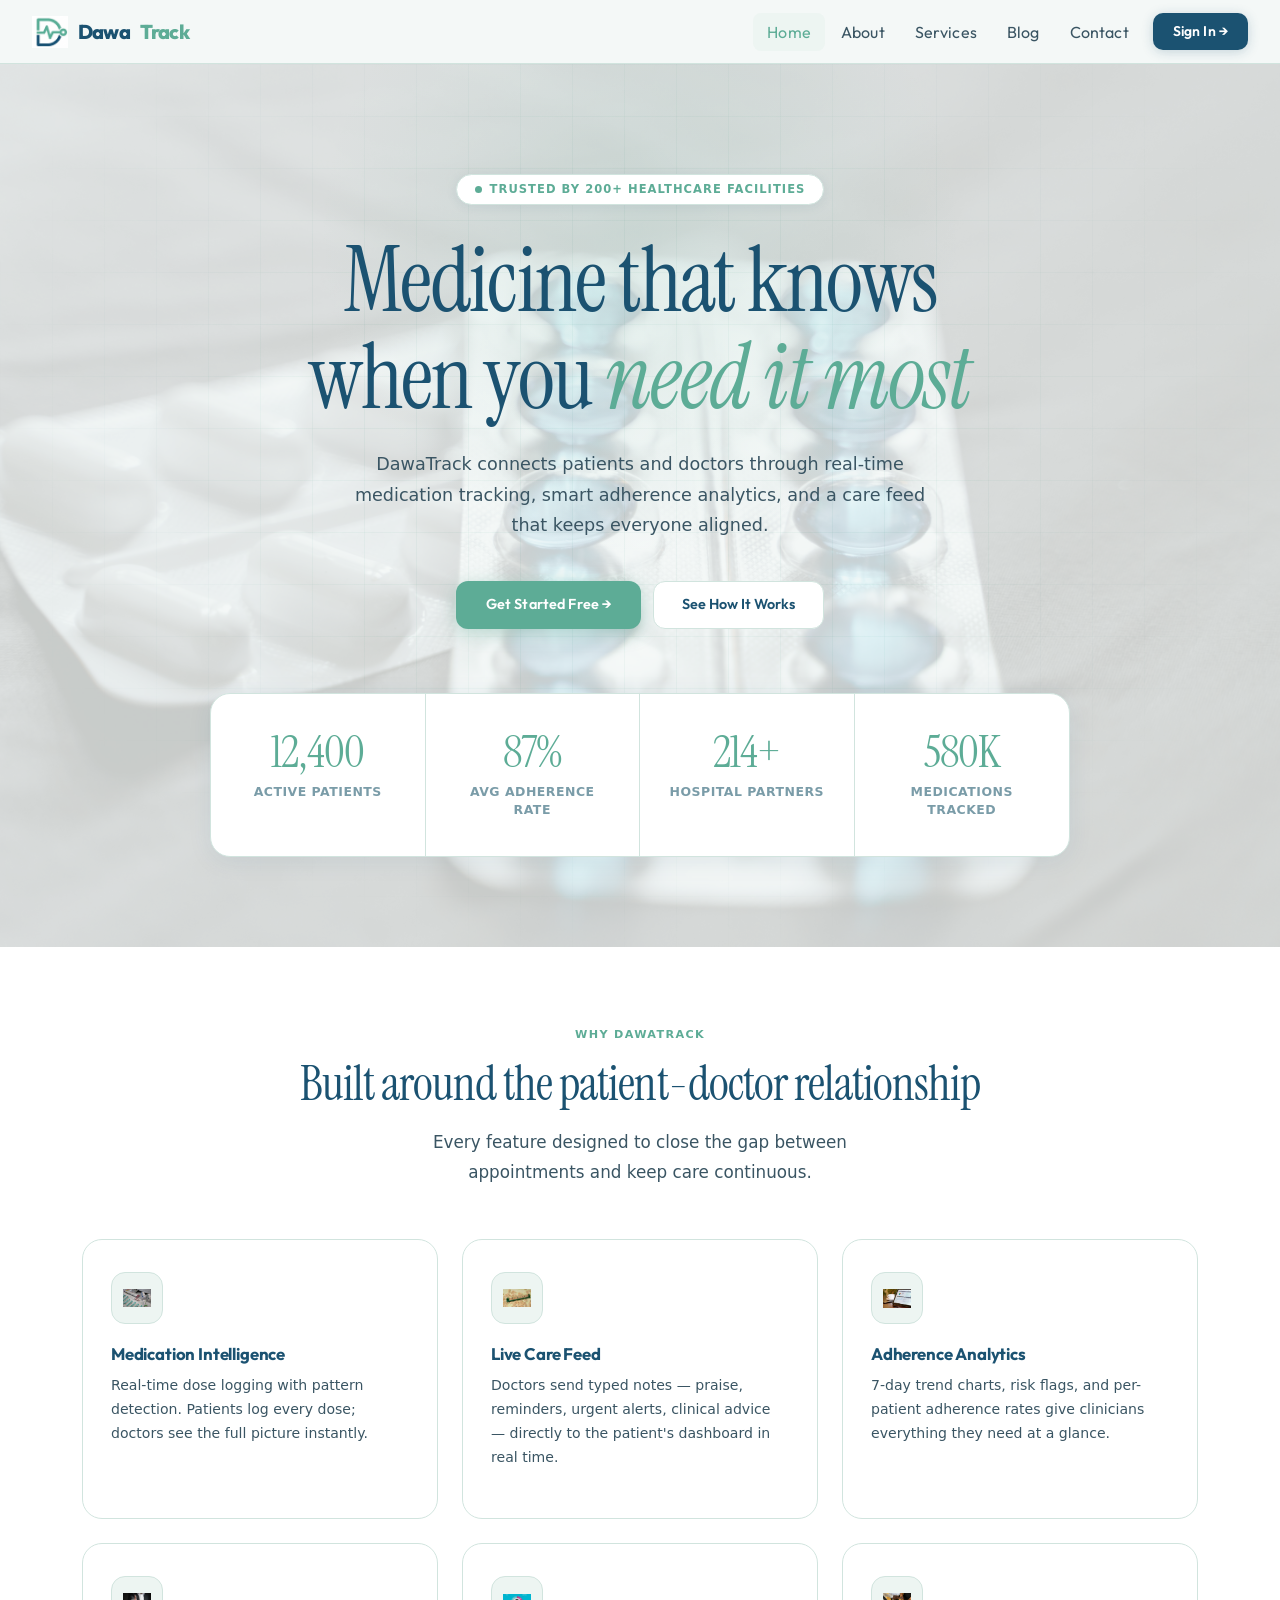
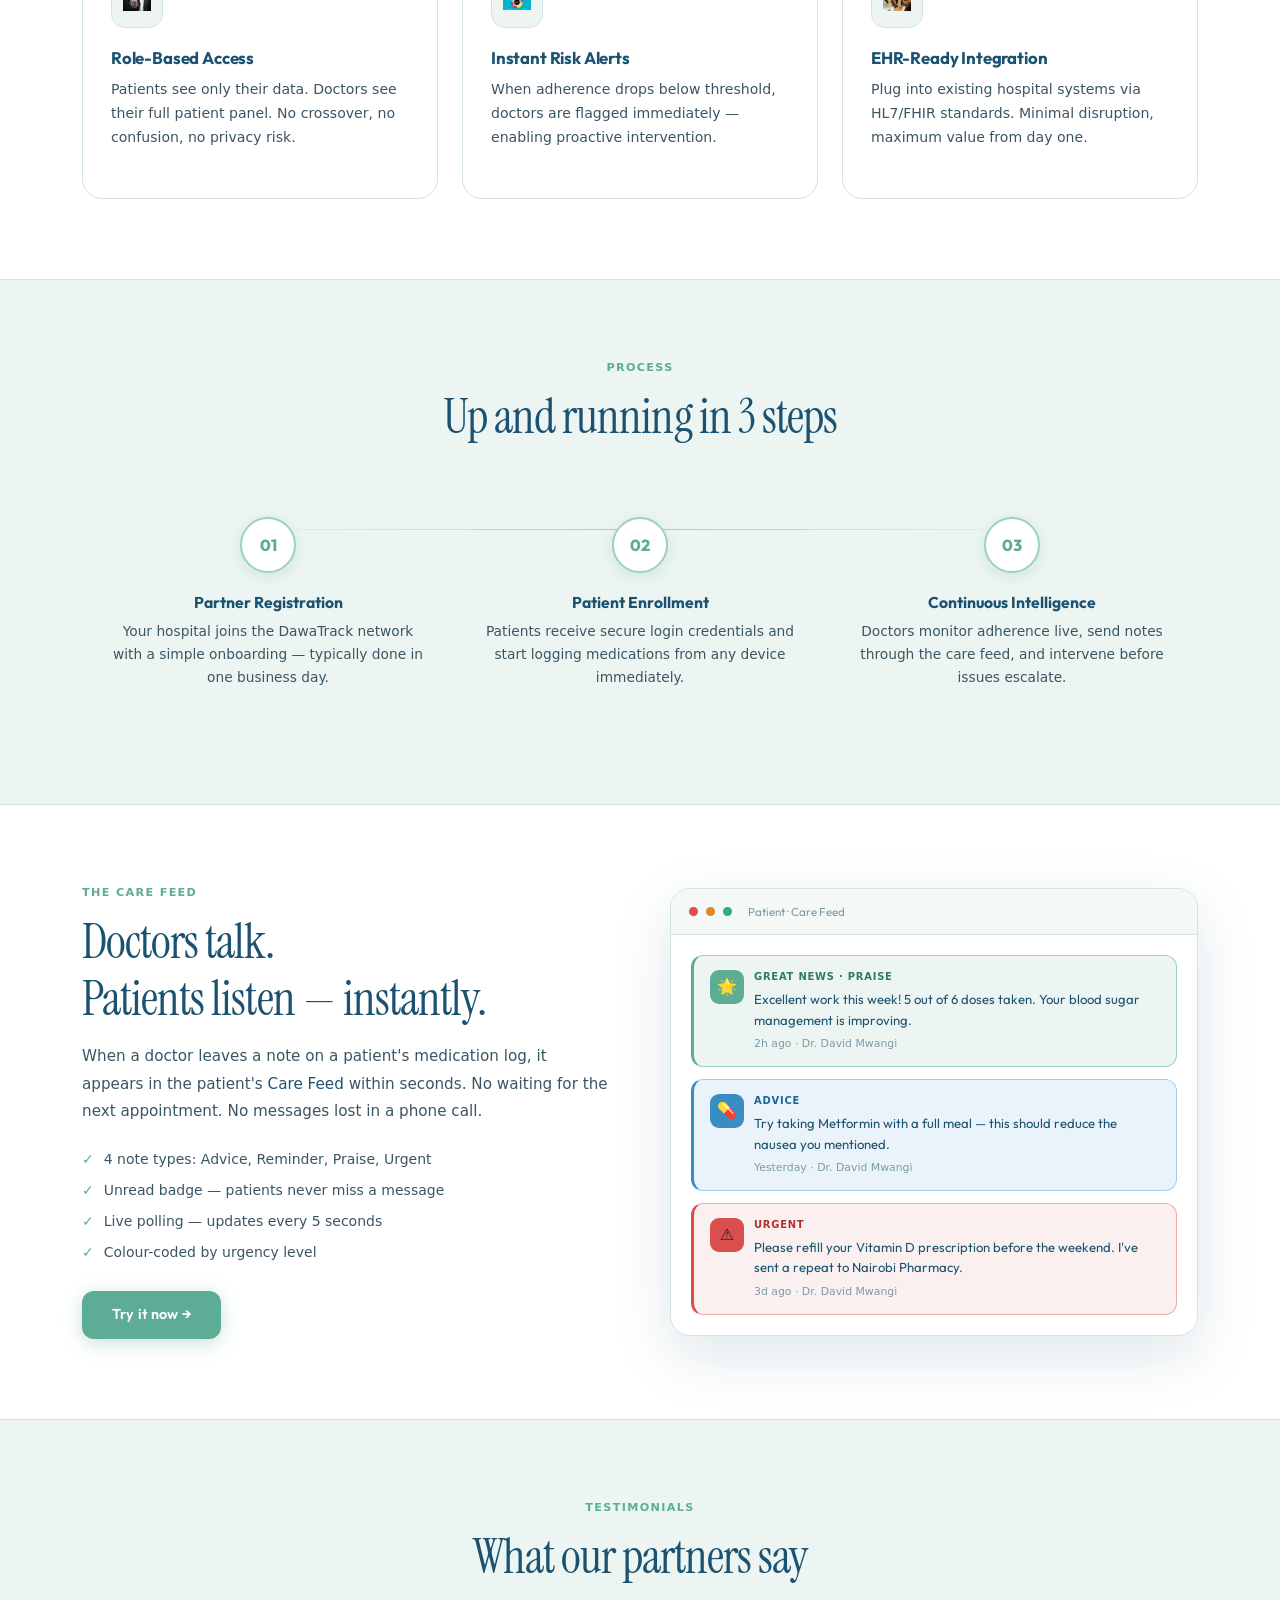
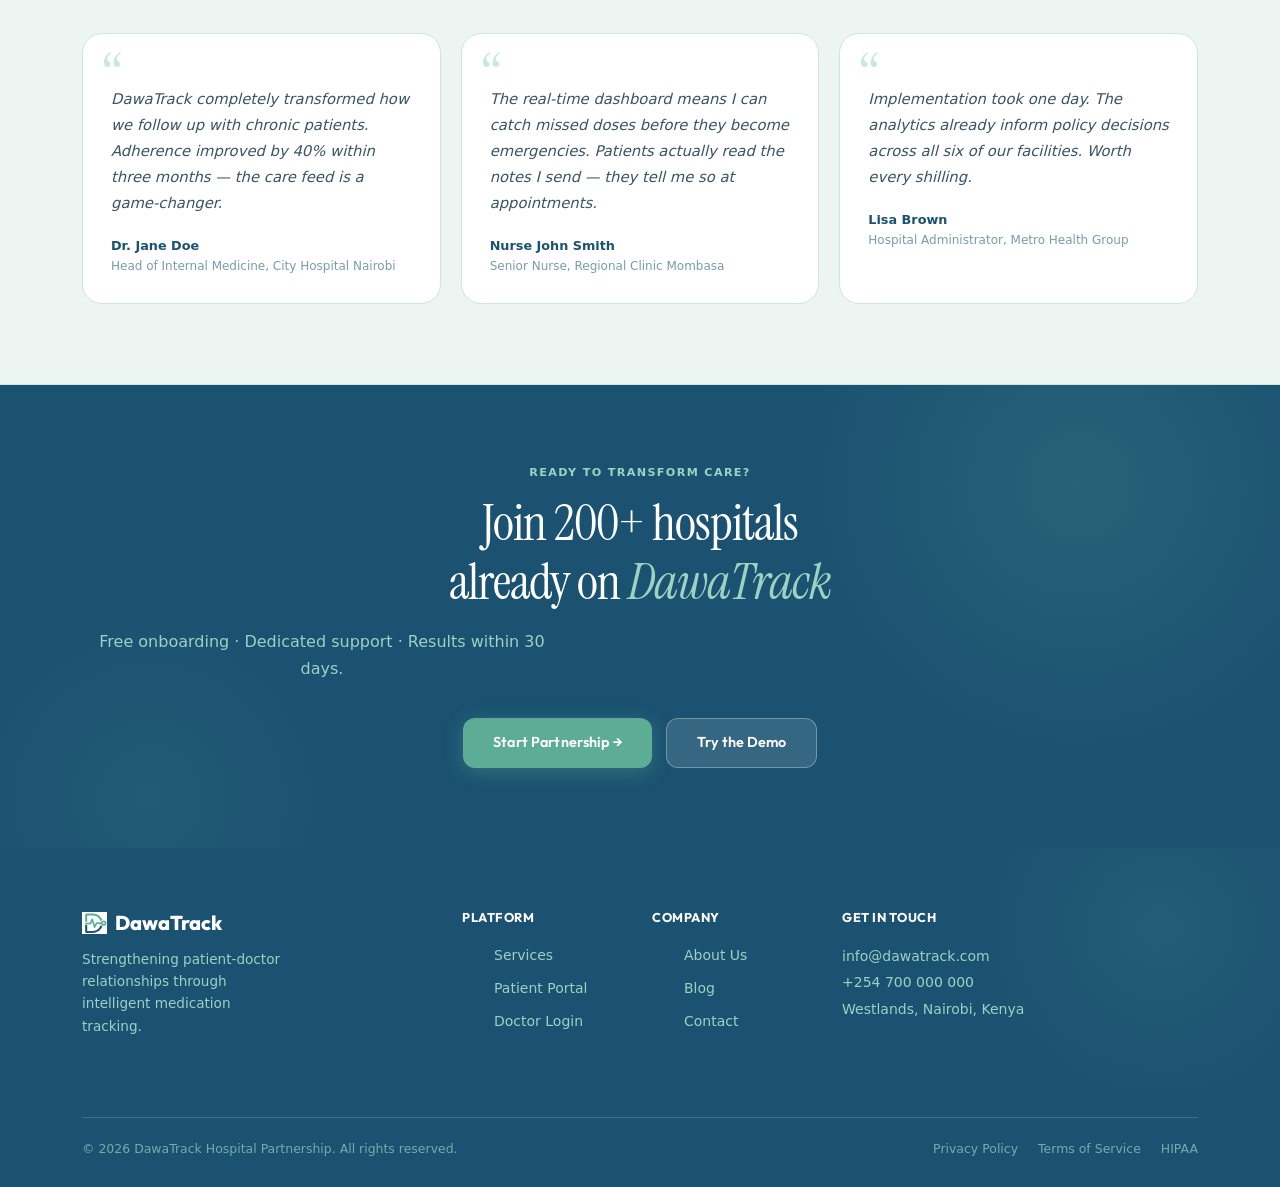
==== commit d723fa8a: "Updated the images" ====
--- a/index.html
+++ b/index.html
@@ -6,6 +6,7 @@
   <meta name="description" content="DawaTrack — Smart medication tracking and hospital partnership platform.">
   <title>DawaTrack — Smart Medication Intelligence</title>
   <link rel="stylesheet" href="style.css">
+  <link rel="stylesheet" href="feat-icon.css">
   <link href="https://cdn.jsdelivr.net/npm/bootstrap@5.3.0/dist/css/bootstrap.min.css" rel="stylesheet">
 </head>
 <body>
@@ -98,32 +99,44 @@
     </div>
     <div class="grid">
       <div class="feat-card fade-in stagger-1">
-        <div class="feat-icon">💊</div>
+        <div class="feat-icon">
+          <img src="medication.jpg" alt="Medication" class="feat-icon-img">
+        </div>
         <h3>Medication Intelligence</h3>
         <p>Real-time dose logging with pattern detection. Patients log every dose; doctors see the full picture instantly.</p>
       </div>
       <div class="feat-card fade-in stagger-2">
-        <div class="feat-icon">📡</div>
+        <div class="feat-icon">
+          <img src="feed.jpg" alt="Live Care Feed" class="feat-icon-img">
+        </div>
         <h3>Live Care Feed</h3>
         <p>Doctors send typed notes — praise, reminders, urgent alerts, clinical advice — directly to the patient's dashboard in real time.</p>
       </div>
       <div class="feat-card fade-in stagger-3">
-        <div class="feat-icon">📊</div>
+        <div class="feat-icon">
+          <img src="analytics.jpg" alt="Adherence Analytics" class="feat-icon-img">
+        </div>
         <h3>Adherence Analytics</h3>
         <p>7-day trend charts, risk flags, and per-patient adherence rates give clinicians everything they need at a glance.</p>
       </div>
       <div class="feat-card fade-in stagger-1">
-        <div class="feat-icon">🔐</div>
+        <div class="feat-icon">
+          <img src="access.jpg" alt="Role-Based Access" class="feat-icon-img">
+        </div>
         <h3>Role-Based Access</h3>
         <p>Patients see only their data. Doctors see their full patient panel. No crossover, no confusion, no privacy risk.</p>
       </div>
       <div class="feat-card fade-in stagger-2">
-        <div class="feat-icon">⚡</div>
+        <div class="feat-icon">
+          <img src="alerts.jpg" alt="Instant Risk Alerts" class="feat-icon-img">
+        </div>
         <h3>Instant Risk Alerts</h3>
         <p>When adherence drops below threshold, doctors are flagged immediately — enabling proactive intervention.</p>
       </div>
       <div class="feat-card fade-in stagger-3">
-        <div class="feat-icon">🔗</div>
+        <div class="feat-icon">
+          <img src="integration.jpg" alt="EHR-Ready Integration" class="feat-icon-img">
+        </div>
         <h3>EHR-Ready Integration</h3>
         <p>Plug into existing hospital systems via HL7/FHIR standards. Minimal disruption, maximum value from day one.</p>
       </div>
--- a/style.css
+++ b/style.css
@@ -460,15 +460,25 @@
 .feat-card:hover::after { transform: scaleX(1); }
 
 .feat-icon {
-  width: 52px; height: 52px;
+  width: 52px;
+  height: 52px;
   border-radius: 14px;
   background: #EDF5F2;
   border: 1px solid #D1E4DE;
-  display: flex; align-items: center; justify-content: center;
-  font-size: 1.35rem;
+  display: flex;
+  align-items: center;
+  justify-content: center;
   margin-bottom: 20px;
   transition: background 0.2s ease;
 }
+
+/* Put the icon content “at the top” visually by removing extra baseline/misalignment */
+.feat-card h3,
+.feat-card p {
+  position: relative;
+  z-index: 1;
+}
+
 .feat-card:hover .feat-icon {
   background: #C8E9E1;
   border-color: #9DD1C2;
--- a/feat-icon.css
+++ b/feat-icon.css
@@ -0,0 +1,9 @@
+/* Feature icon helper for the “Why DawaTrack” cards */
+
+.feat-icon-img{
+  width: 28px;
+  height: 28px;
+  object-fit: contain;
+  display: block;
+}
+
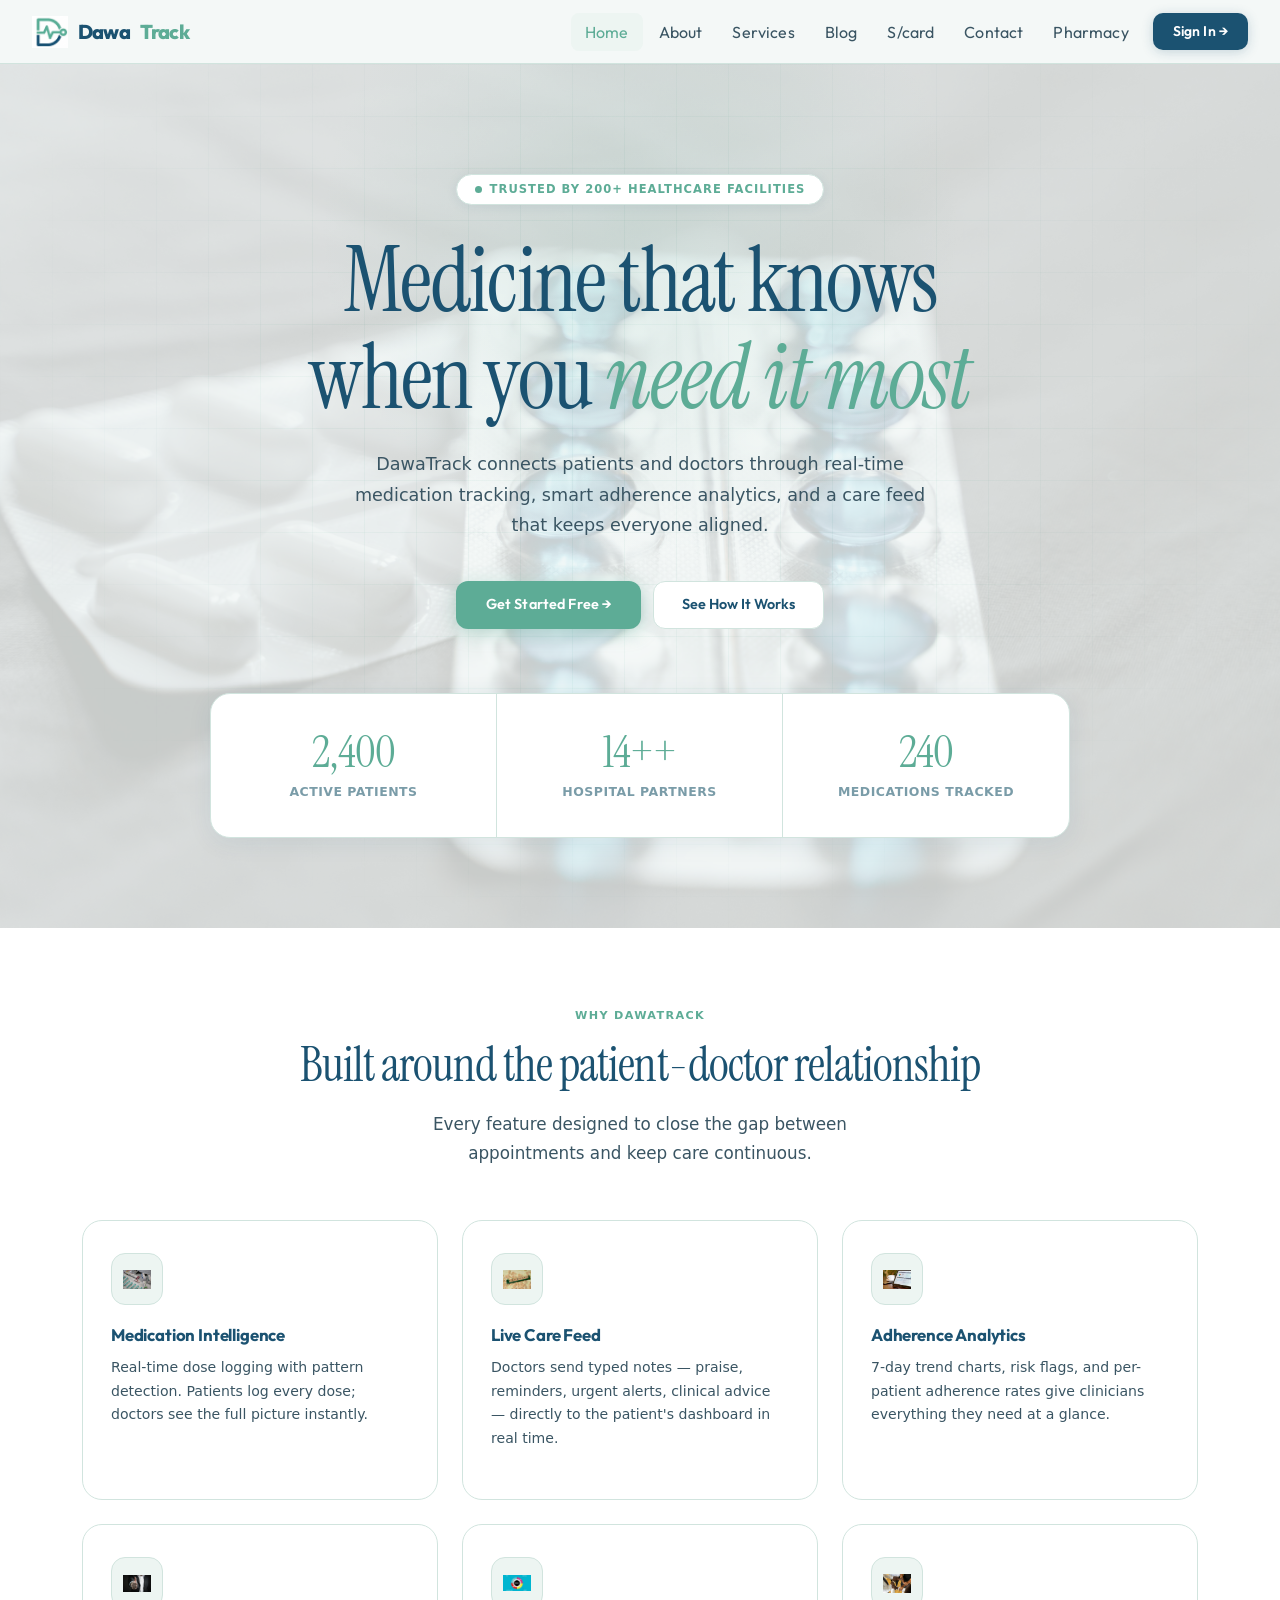
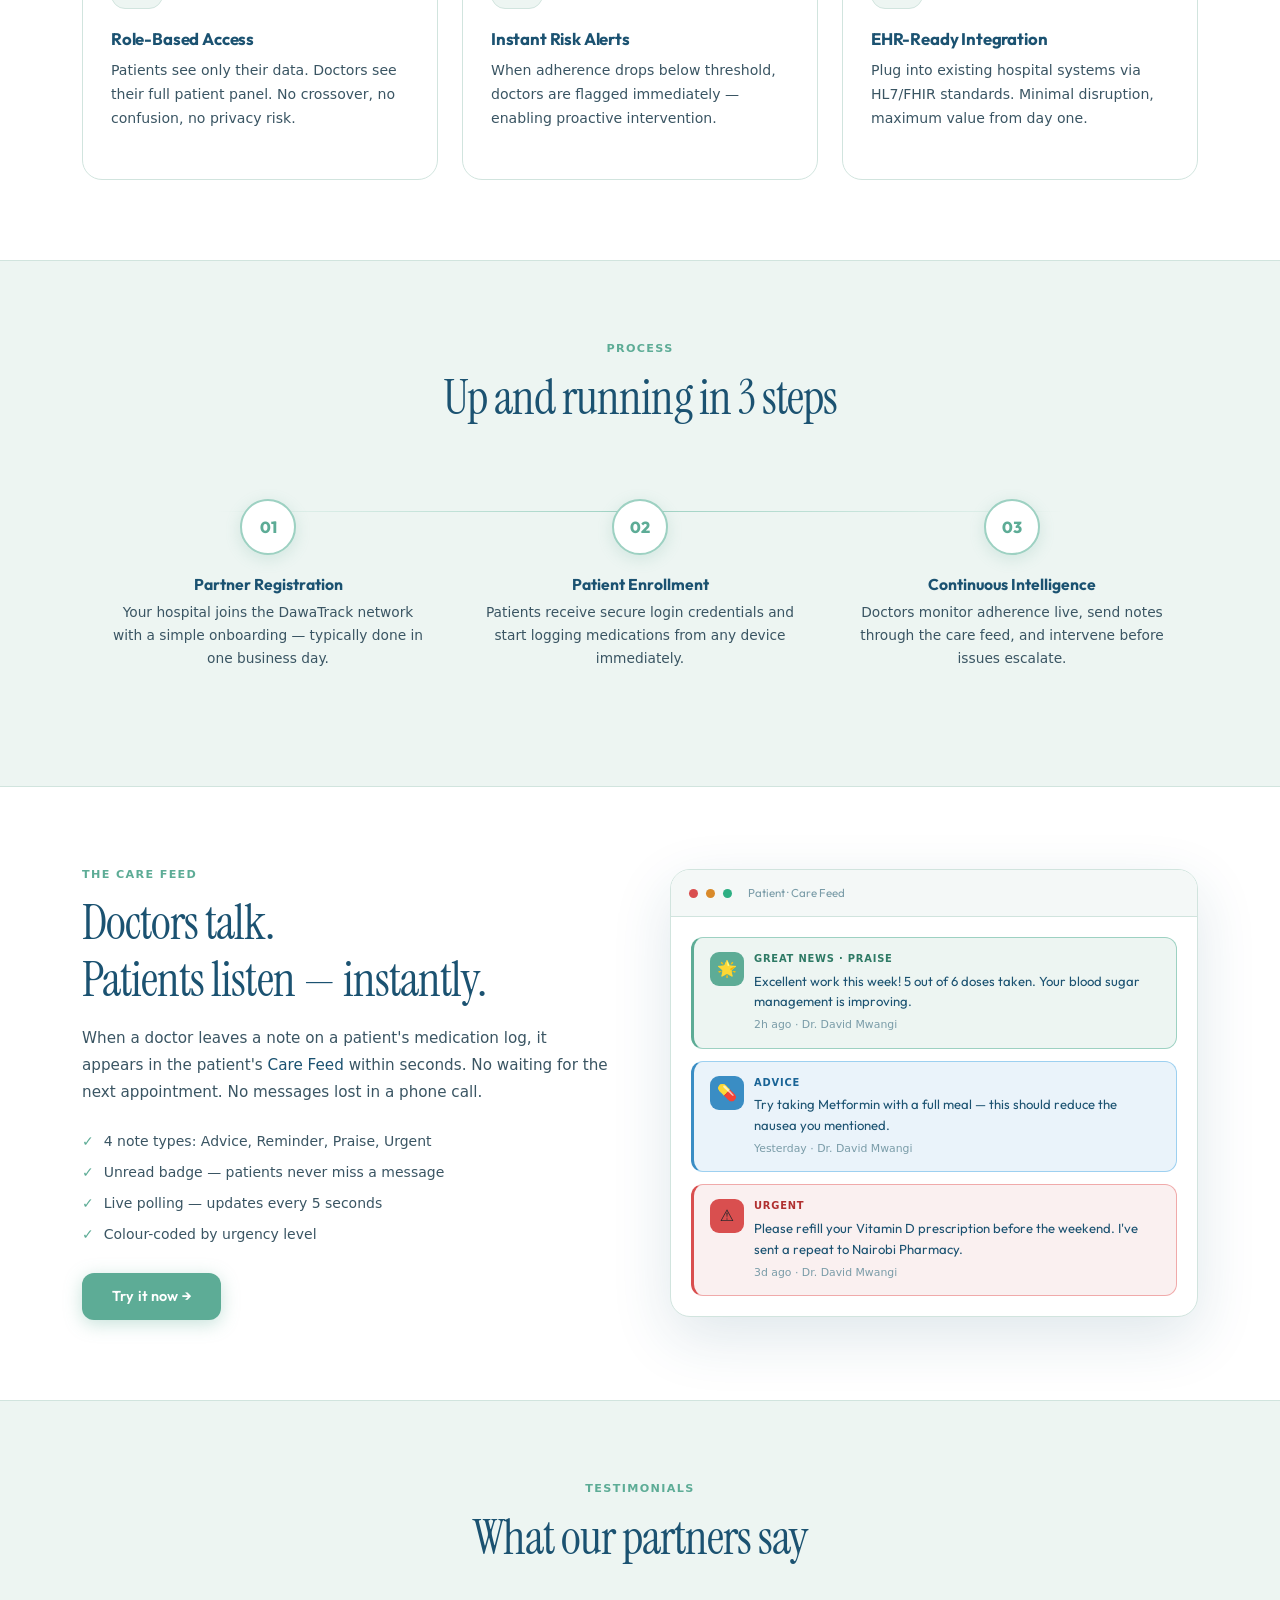
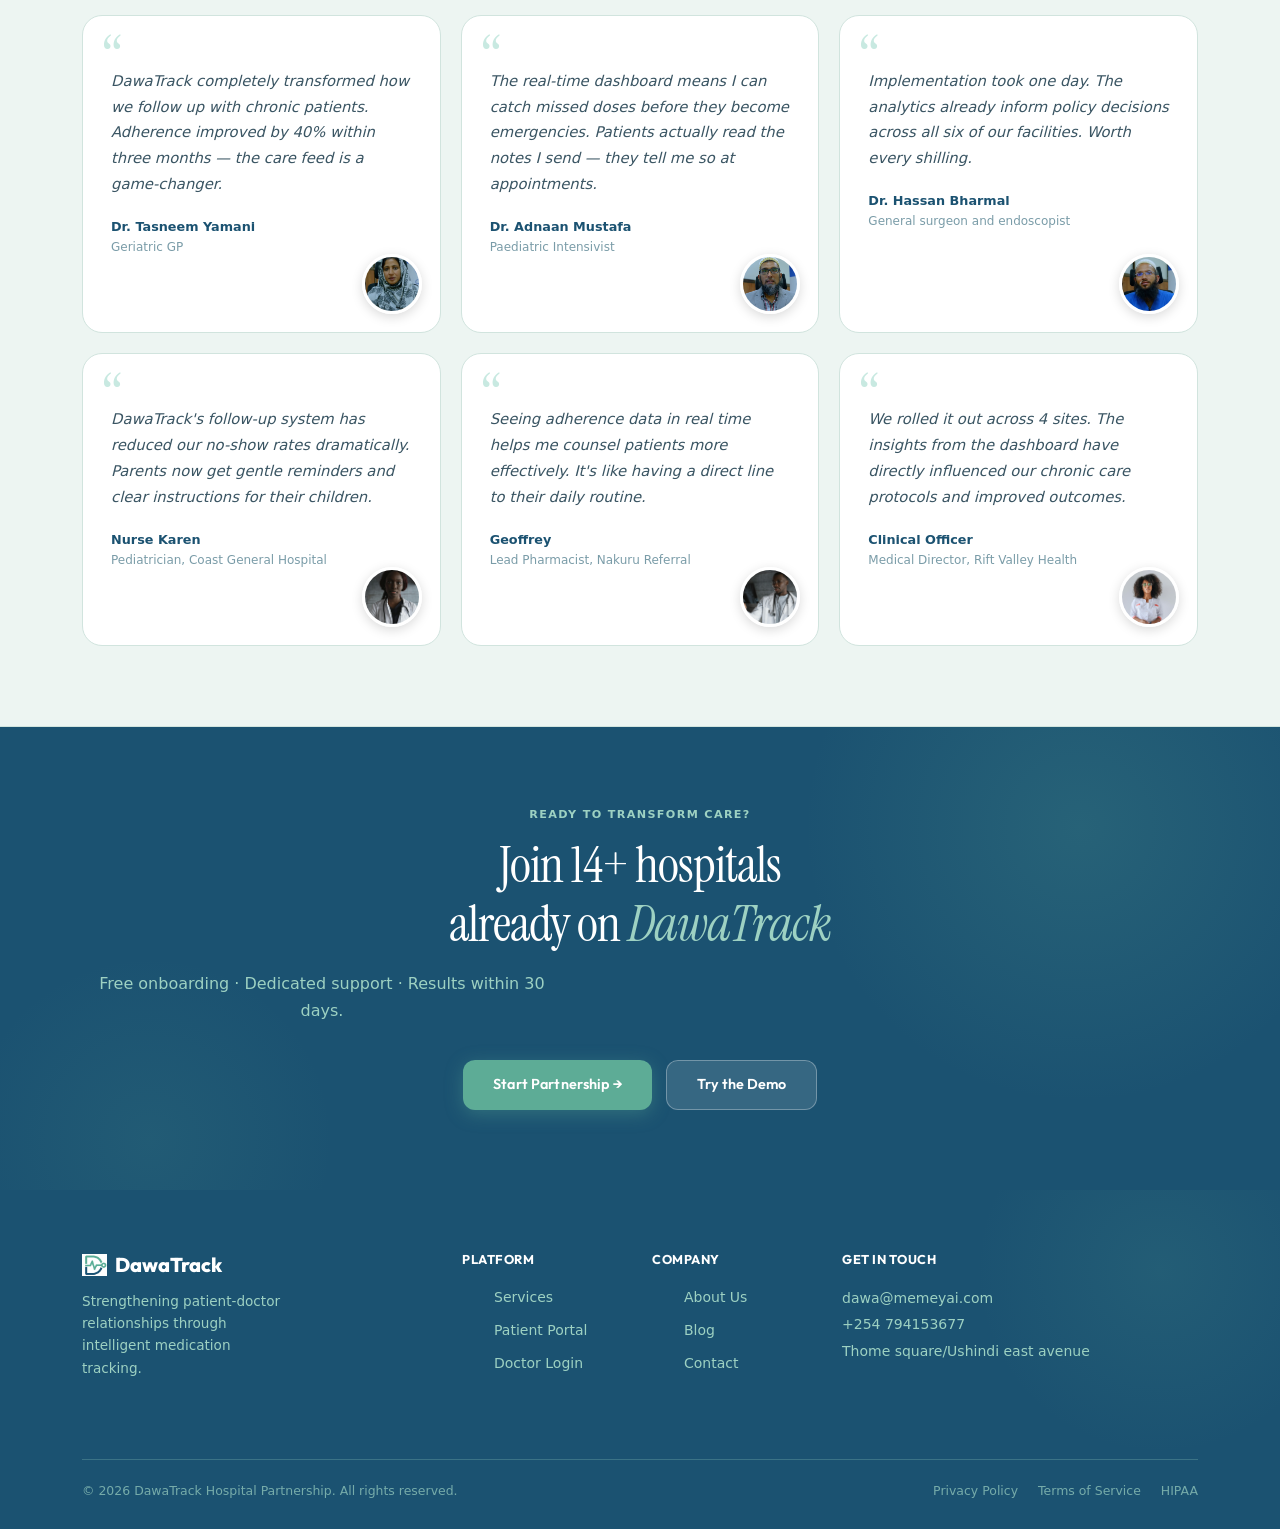
==== commit 42af786f: "updated images" ====
--- a/index.html
+++ b/index.html
@@ -27,7 +27,9 @@
         <li class="nav-item"><a class="nav-link" href="about.html">About</a></li>
         <li class="nav-item"><a class="nav-link" href="services.html">Services</a></li>
         <li class="nav-item"><a class="nav-link" href="blog.html">Blog</a></li>
+        <li class="nav-item"><a class="nav-link" href="card.html">S/card</a></li>
         <li class="nav-item"><a class="nav-link" href="contact.html">Contact</a></li>
+        <li class="nav-item"><a class="nav-link" href="pharmacy-dashboard.html">Pharmacy</a></li>
         <li class="nav-item ms-2"><a class="btn-nav-portal nav-link" href="portal.html">Sign In →</a></li>
       </ul>
     </div>
@@ -53,15 +55,11 @@
         <div class="stat-lbl">Active Patients</div>
       </div>
       <div class="stat-cell">
-        <div class="stat-num"><span id="s2">0</span><span style="color:#5DAC96;">%</span></div>
-        <div class="stat-lbl">Avg Adherence Rate</div>
-      </div>
-      <div class="stat-cell">
         <div class="stat-num"><span id="s3">0</span><span style="color:#5DAC96;">+</span></div>
         <div class="stat-lbl">Hospital Partners</div>
       </div>
       <div class="stat-cell">
-        <div class="stat-num"><span id="s4">0</span><span style="color:#5DAC96;">K</span></div>
+        <div class="stat-num"><span id="s4">0</span></div>
         <div class="stat-lbl">Medications Tracked</div>
       </div>
     </div>
@@ -242,21 +240,46 @@
       <span class="section-label">Testimonials</span>
       <h2 class="section-title">What our partners say</h2>
     </div>
+    <!-- 3×2 grid of testimonials with small circular avatars (bottom-right) -->
+    <!-- Replace the src paths below with your own JPG images (recommended size ~200x200px) -->
     <div class="grid-3">
       <div class="testimonial-card">
         <p class="testimonial-text">DawaTrack completely transformed how we follow up with chronic patients. Adherence improved by 40% within three months — the care feed is a game-changer.</p>
-        <div class="testimonial-author">Dr. Jane Doe</div>
-        <div class="testimonial-role">Head of Internal Medicine, City Hospital Nairobi</div>
+        <div class="testimonial-author">Dr. Tasneem Yamani</div>
+        <div class="testimonial-role">Geriatric GP </div>
+        <img class="testimonial-avatar" src="Yamani.png" alt="">
       </div>
       <div class="testimonial-card">
         <p class="testimonial-text">The real-time dashboard means I can catch missed doses before they become emergencies. Patients actually read the notes I send — they tell me so at appointments.</p>
-        <div class="testimonial-author">Nurse John Smith</div>
-        <div class="testimonial-role">Senior Nurse, Regional Clinic Mombasa</div>
+        <div class="testimonial-author">Dr. Adnaan Mustafa</div>
+        <div class="testimonial-role">Paediatric Intensivist</div>
+        <img class="testimonial-avatar" src="Adnaan.png" alt="">
       </div>
       <div class="testimonial-card">
         <p class="testimonial-text">Implementation took one day. The analytics already inform policy decisions across all six of our facilities. Worth every shilling.</p>
-        <div class="testimonial-author">Lisa Brown</div>
-        <div class="testimonial-role">Hospital Administrator, Metro Health Group</div>
+        <div class="testimonial-author">Dr. Hassan Bharmal</div>
+        <div class="testimonial-role">General surgeon and endoscopist</div>
+        <img class="testimonial-avatar" src="Hassan.png" alt="">
+      </div>
+
+      <!-- Row 2 -->
+      <div class="testimonial-card">
+        <p class="testimonial-text">DawaTrack's follow-up system has reduced our no-show rates dramatically. Parents now get gentle reminders and clear instructions for their children.</p>
+        <div class="testimonial-author">Nurse Karen</div>
+        <div class="testimonial-role">Pediatrician, Coast General Hospital</div>
+        <img class="testimonial-avatar" src="faith.jpg" alt="">
+      </div>
+      <div class="testimonial-card">
+        <p class="testimonial-text">Seeing adherence data in real time helps me counsel patients more effectively. It's like having a direct line to their daily routine.</p>
+        <div class="testimonial-author">Geoffrey</div>
+        <div class="testimonial-role">Lead Pharmacist, Nakuru Referral</div>
+        <img class="testimonial-avatar" src="david.jpg" alt="">
+      </div>
+      <div class="testimonial-card">
+        <p class="testimonial-text">We rolled it out across 4 sites. The insights from the dashboard have directly influenced our chronic care protocols and improved outcomes.</p>
+        <div class="testimonial-author">Clinical Officer</div>
+        <div class="testimonial-role">Medical Director, Rift Valley Health</div>
+        <img class="testimonial-avatar" src="mercy.jpg" alt="">
       </div>
     </div>
   </div>
@@ -266,7 +289,7 @@
 <section class="cta-band">
   <div class="container" style="text-align:center;position:relative;z-index:1;">
     <span class="section-label" style="color:#9DD1C2;">Ready to transform care?</span>
-    <h2>Join 200+ hospitals<br>already on <em>DawaTrack</em></h2>
+    <h2>Join 14+ hospitals<br>already on <em>DawaTrack</em></h2>
     <p>Free onboarding · Dedicated support · Results within 30 days.</p>
     <div style="display:flex;gap:14px;justify-content:center;flex-wrap:wrap;">
       <a href="contact.html" class="btn-primary">Start Partnership →</a>
@@ -301,7 +324,7 @@
       </div>
       <div class="col-md-4 mb-4">
         <div class="footer-heading">Get in Touch</div>
-        <p style="color:#9DD1C2;font-size:0.875rem;line-height:1.9;font-weight:300;">info@dawatrack.com<br>+254 700 000 000<br>Westlands, Nairobi, Kenya</p>
+        <p style="color:#9DD1C2;font-size:0.875rem;line-height:1.9;font-weight:300;">dawa@memeyai.com<br>+254 794153677<br>Thome square/Ushindi east avenue</p>
       </div>
     </div>
     <div class="footer-bottom">
@@ -327,10 +350,9 @@
 }
 const obs = new IntersectionObserver(e => {
   if (e[0].isIntersecting) {
-    animCount('s1', 12400, '', 2000);
-    animCount('s2', 87, '', 1800);
-    animCount('s3', 214, '', 1600);
-    animCount('s4', 580, '', 2000);
+    animCount('s1', 2400, '', 2000);
+    animCount('s3', 14, '+', 1600);
+    animCount('s4', 240, '', 2000);
     obs.disconnect();
   }
 });
--- a/style.css
+++ b/style.css
@@ -89,6 +89,19 @@
   align-items: center;
 }
 
+@media (max-width: 767px) {
+
+  .navbar > .container-fluid,
+  .navbar .container-fluid {
+    padding: 0 16px;
+  }
+
+  /* Avoid fixed height clipping for the collapsed/expanded menu. */
+  .navbar { height: auto; }
+  .navbar-collapse { max-height: calc(100vh - 64px); overflow: auto; }
+}
+
+
 .navbar-brand {
   display: flex;
   align-items: center;
@@ -142,12 +155,29 @@
 
 .navbar-toggler {
   border: 1px solid #D1E4DE !important;
-  border-radius: 8px !important;
-  padding: 6px 10px !important;
-}
+  border-radius: 10px !important;
+  padding: 0 !important;
+  width: 46px !important;
+  height: 40px !important;
+  margin-left: auto !important;
+
+  align-items: center !important;
+  justify-content: center !important;
+  box-shadow: none !important;
+}
+
 .navbar-toggler-icon {
-  background-image: url("data:image/svg+xml,%3csvg xmlns='http://www.w3.org/2000/svg' viewBox='0 0 30 30'%3e%3cpath stroke='%231B5271' stroke-linecap='round' stroke-miterlimit='10' stroke-width='2' d='M4 7h22M4 15h22M4 23h22'/%3e%3c/svg%3e") !important;
-}
+  width: 26px !important;
+  height: 20px !important;
+  background-size: 100% 100% !important;
+  background-position: center !important;
+  background-repeat: no-repeat !important;
+  background-image: url("data:image/svg+xml,%3csvg xmlns='http://www.w3.org/2000/svg' viewBox='0 0 30 30'%3e%3cpath stroke='%231B5271' stroke-linecap='round' stroke-miterlimit='10' stroke-width='2.4' d='M4 7h22M4 15h22M4 23h22'/%3e%3c/svg%3e") !important;
+}
+
+
+
+
 
 /* ═══════════════════════════════════════════════════════════════════
    HERO
@@ -412,7 +442,7 @@
    GRIDS
 ═══════════════════════════════════════════════════════════════════ */
 .grid   { display: grid; grid-template-columns: repeat(auto-fit, minmax(280px,1fr)); gap: 24px; }
-.grid-3 { display: grid; grid-template-columns: repeat(auto-fit, minmax(240px,1fr)); gap: 20px; }
+.grid-3 { display: grid; grid-template-columns: repeat(3, 1fr); gap: 20px; }
 .grid-4 { display: grid; grid-template-columns: repeat(auto-fit, minmax(200px,1fr)); gap: 16px; }
 
 /* ═══════════════════════════════════════════════════════════════════
@@ -467,6 +497,7 @@
   border: 1px solid #D1E4DE;
   display: flex;
   align-items: center;
+  justify-content: space-between;
   justify-content: center;
   margin-bottom: 20px;
   transition: background 0.2s ease;
@@ -504,7 +535,7 @@
 ═══════════════════════════════════════════════════════════════════ */
 .stats-strip {
   display: grid;
-  grid-template-columns: repeat(auto-fit, minmax(180px,1fr));
+  grid-template-columns: repeat(3, 1fr);
   background: #FFFFFF;
   border: 1px solid #D1E4DE;
   border-radius: 20px;
@@ -584,6 +615,7 @@
   border: 1px solid #D1E4DE;
   border-radius: 20px;
   padding: 28px;
+  padding-bottom: 76px; /* space for bigger bottom-right avatar */
   transition: all 0.25s ease;
   position: relative;
 }
@@ -620,9 +652,22 @@
   margin-top: 2px;
 }
 
+.testimonial-avatar {
+  position: absolute;
+  bottom: 18px;
+  right: 18px;
+  width: 60px;
+  height: 60px;
+  border-radius: 50%;
+  border: 3px solid #ffffff;
+  box-shadow: 0 3px 12px rgba(0, 0, 0, 0.15);
+  object-fit: cover;
+  z-index: 2;
+}
+
 /* ═══════════════════════════════════════════════════════════════════
    CTA BAND
-═══════════════════════════════════════════════════════════════════ */
+ ═══════════════════════════════════════════════════════════════════ */
 .cta-band {
   background: #1B5271;
   padding: 80px 0;
@@ -755,6 +800,7 @@
 .sidebar-logo {
   display: flex;
   align-items: center;
+  justify-content: space-between;
   gap: 10px;
   font-family: 'Outfit', sans-serif;
   font-weight: 800;
@@ -781,6 +827,7 @@
 .sidebar-link {
   display: flex;
   align-items: center;
+  justify-content: space-between;
   gap: 10px;
   padding: 9px 12px;
   border-radius: 10px;
@@ -952,6 +999,7 @@
 .patient-card-header {
   display: flex;
   align-items: center;
+  justify-content: space-between;
   gap: 14px;
   padding: 18px 20px;
   flex-wrap: wrap;
@@ -1315,7 +1363,7 @@
 .text-white  { color: #FFFFFF !important; }
 .text-center { text-align: center; }
 .ms-auto     { margin-left: auto !important; }
-.ms-2        { margin-left: 8px !important; }
+.ms-2        { margin-left: auto !important; }
 .mt-3        { margin-top: 16px !important; }
 .mt-5        { margin-top: 40px !important; }
 .mb-3        { margin-bottom: 16px !important; }
@@ -1329,6 +1377,16 @@
 .stagger-4 { animation-delay: 0.40s; }
 
 /* ─── RESPONSIVE ─── */
+
+/* Prevent odd focus/tap artifacts on mobile navbar controls */
+.navbar .navbar-toggler:focus,
+.navbar .navbar-toggler:focus-visible,
+.navbar .nav-link:focus,
+.navbar .nav-link:focus-visible {
+  outline: none !important;
+  box-shadow: none !important;
+}
+
 @media (max-width: 900px) {
   .portal-panel { grid-template-columns: 1fr; }
   .portal-left  { display: none; }
@@ -1339,7 +1397,17 @@
   .dash-main         { padding: 18px; }
   .hero              { padding: 72px 20px 56px; }
   .newsletter-row    { flex-direction: column; }
-}
+
+  /* Fix Bootstrap navbar collapse on mobile (expanded panel was clipped by fixed navbar height). */
+  .navbar { height: auto; min-height: 64px; }
+  .navbar > .container-fluid { height: auto; }
+  .navbar-collapse { background: rgba(244,248,247,0.98); }
+  .navbar-collapse.show { display: block !important; }
+}
+
 @media (max-width: 500px) {
   .kpi-grid { grid-template-columns: repeat(2,1fr); }
 }
+
+
+
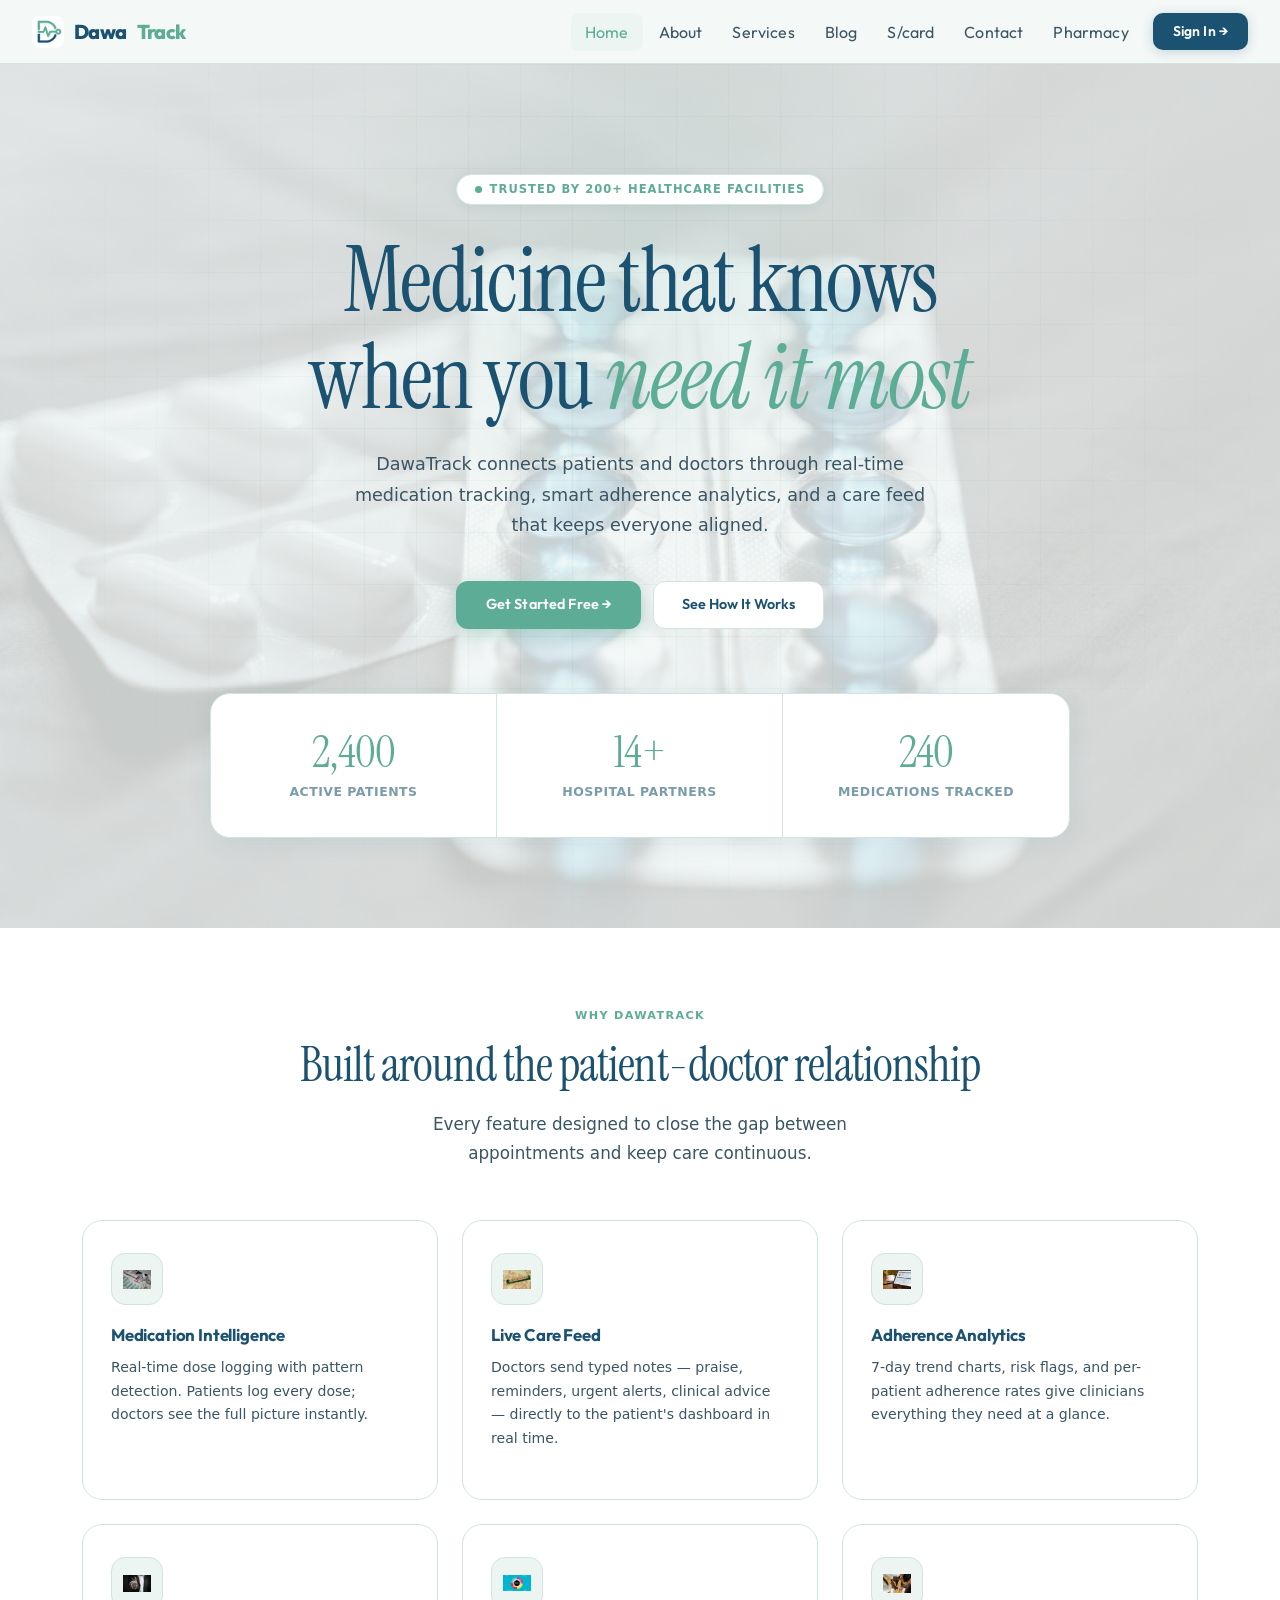
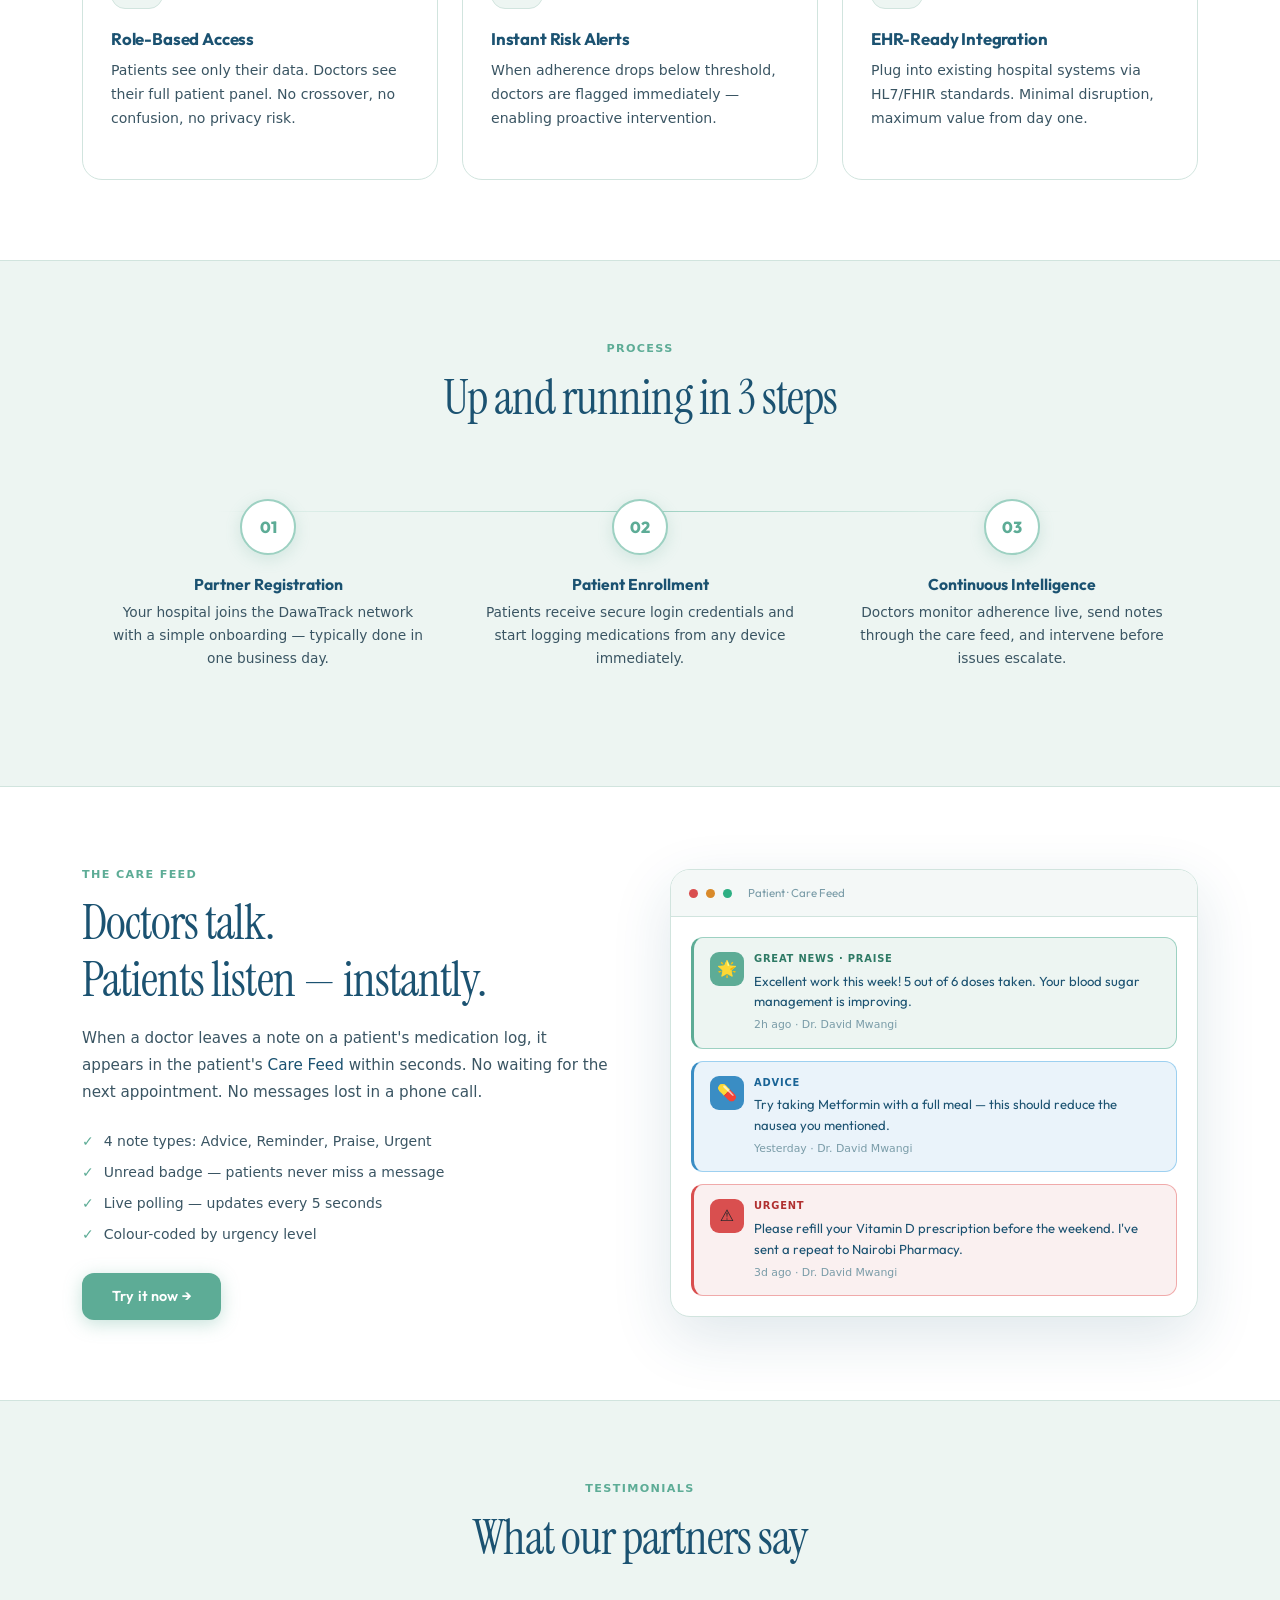
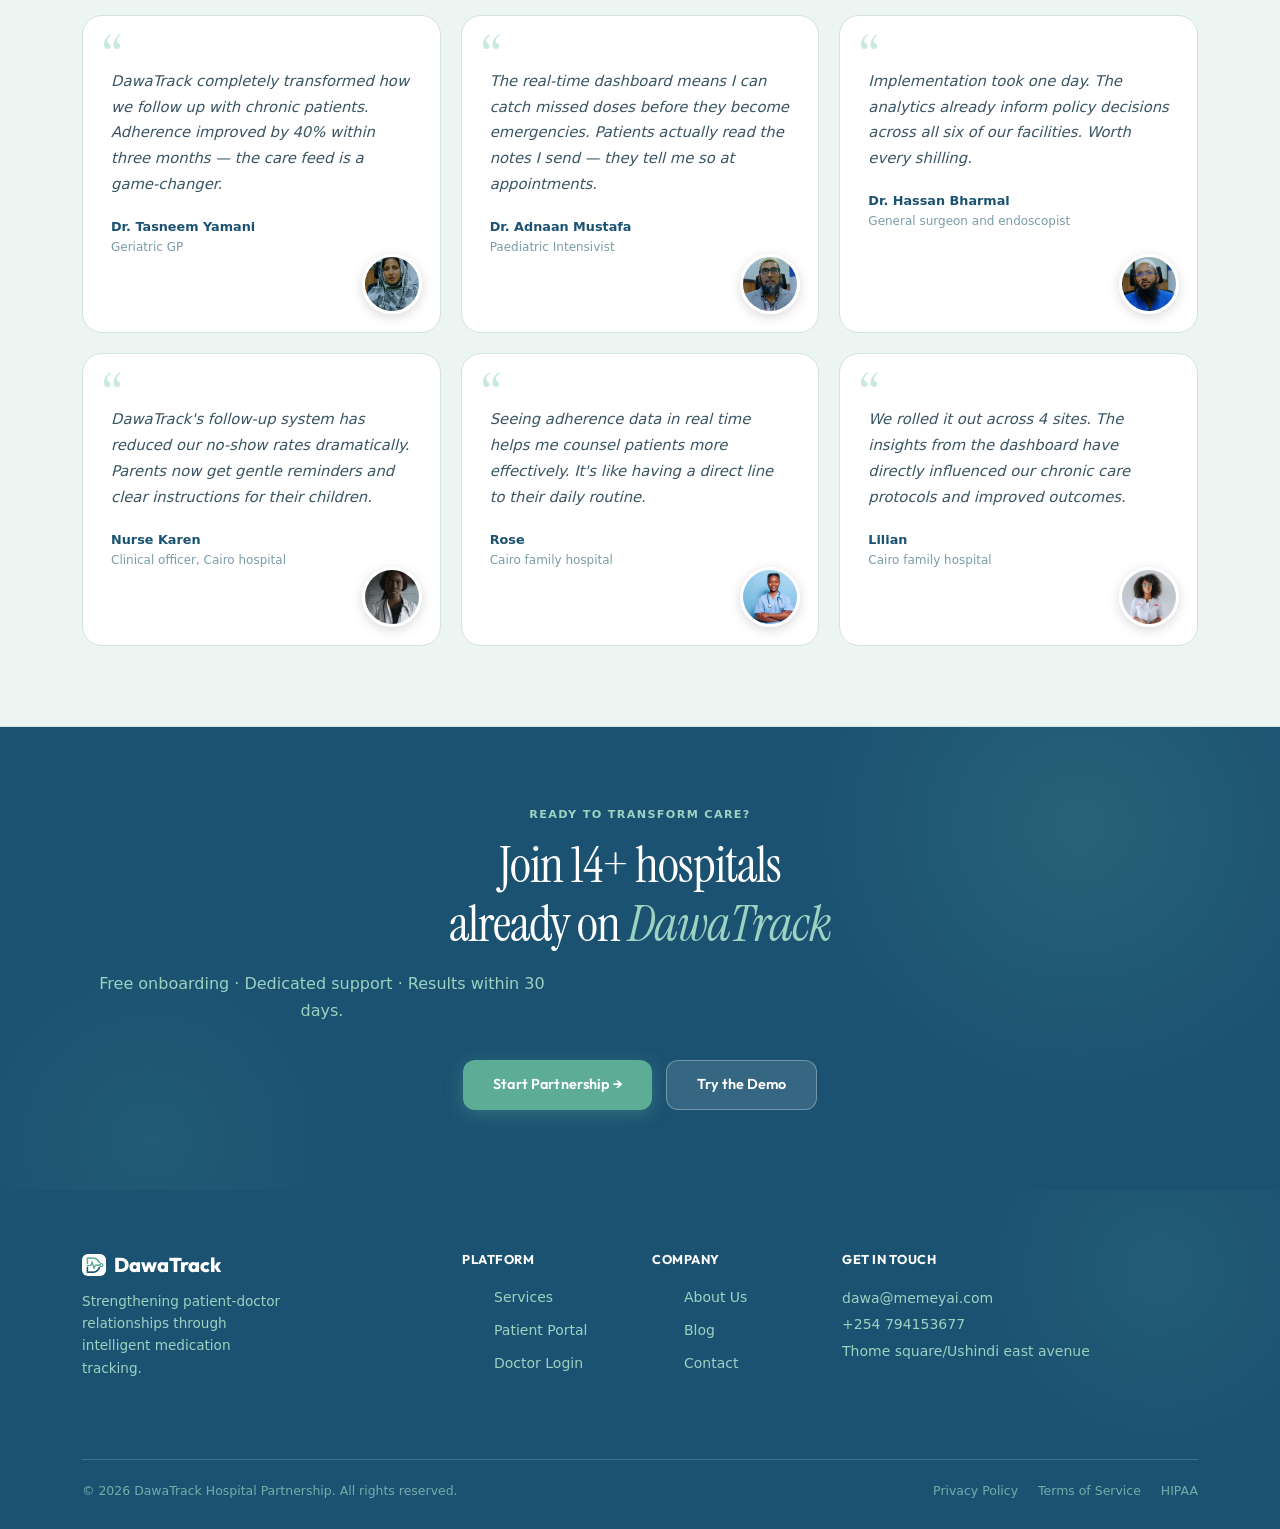
==== commit cdcdcc26: "updated functionality" ====
--- a/index.html
+++ b/index.html
@@ -55,7 +55,7 @@
         <div class="stat-lbl">Active Patients</div>
       </div>
       <div class="stat-cell">
-        <div class="stat-num"><span id="s3">0</span><span style="color:#5DAC96;">+</span></div>
+        <div class="stat-num"><span id="s3">0</span></div>
         <div class="stat-lbl">Hospital Partners</div>
       </div>
       <div class="stat-cell">
@@ -266,19 +266,19 @@
       <div class="testimonial-card">
         <p class="testimonial-text">DawaTrack's follow-up system has reduced our no-show rates dramatically. Parents now get gentle reminders and clear instructions for their children.</p>
         <div class="testimonial-author">Nurse Karen</div>
-        <div class="testimonial-role">Pediatrician, Coast General Hospital</div>
+        <div class="testimonial-role">Clinical officer, Cairo hospital</div>
         <img class="testimonial-avatar" src="faith.jpg" alt="">
       </div>
       <div class="testimonial-card">
         <p class="testimonial-text">Seeing adherence data in real time helps me counsel patients more effectively. It's like having a direct line to their daily routine.</p>
-        <div class="testimonial-author">Geoffrey</div>
-        <div class="testimonial-role">Lead Pharmacist, Nakuru Referral</div>
-        <img class="testimonial-avatar" src="david.jpg" alt="">
+        <div class="testimonial-author">Rose</div>
+        <div class="testimonial-role">Cairo family hospital</div>
+        <img class="testimonial-avatar" src="rose.jpg" alt="">
       </div>
       <div class="testimonial-card">
         <p class="testimonial-text">We rolled it out across 4 sites. The insights from the dashboard have directly influenced our chronic care protocols and improved outcomes.</p>
-        <div class="testimonial-author">Clinical Officer</div>
-        <div class="testimonial-role">Medical Director, Rift Valley Health</div>
+        <div class="testimonial-author">Lilian</div>
+        <div class="testimonial-role">Cairo family hospital</div>
         <img class="testimonial-avatar" src="mercy.jpg" alt="">
       </div>
     </div>
--- a/style.css
+++ b/style.css
@@ -116,7 +116,11 @@
 
 .navbar-brand img {
   height: 32px;
-  width: auto;
+  width: 32px;
+  object-fit: contain;
+  background: #fff;
+  border-radius: 8px;
+  padding: 2px;
 }
 
 .navbar-brand .brand-dot {
@@ -810,7 +814,7 @@
   padding: 0 8px;
   letter-spacing: -0.02em;
 }
-.sidebar-logo img { height: 26px; width: auto; }
+.sidebar-logo img { height: 26px; width: auto; background: #fff; border-radius: 6px; padding: 2px; }
 
 .sidebar-section { margin-bottom: 24px; }
 
@@ -1334,7 +1338,7 @@
   font-family: 'Outfit', sans-serif; font-weight: 800;
   font-size: 1.25rem; color: #FFFFFF; margin-bottom: 10px;
 }
-.footer-brand img { height: 22px; width: auto; }
+.footer-brand img { height: 22px; width: auto; background: #fff; border-radius: 6px; padding: 2px; }
 .footer-tagline  { color: #9DD1C2; font-size: 0.85rem; line-height: 1.65; max-width: 200px; font-weight: 300; }
 .footer-heading  { font-family: 'Outfit', sans-serif; font-weight: 700; font-size: 0.8rem; color: #FFFFFF; letter-spacing: 0.04em; text-transform: uppercase; margin-bottom: 16px; }
 .footer-links    { list-style: none; }
@@ -1394,9 +1398,42 @@
 @media (max-width: 768px) {
   .dashboard-layout { grid-template-columns: 1fr; }
   .sidebar           { display: none; }
-  .dash-main         { padding: 18px; }
+  .dash-main         { padding: 14px; }
   .hero              { padding: 72px 20px 56px; }
   .newsletter-row    { flex-direction: column; }
+
+  /* Mobile tab bar for dashboards */
+  .mobile-tab-bar {
+    display: flex;
+    gap: 6px;
+    overflow-x: auto;
+    padding: 6px 2px 10px;
+    margin: 0 0 16px;
+    -webkit-overflow-scrolling: touch;
+    scrollbar-width: none;
+  }
+  .mobile-tab-bar::-webkit-scrollbar { display: none; }
+  .mobile-tab-btn {
+    flex: 0 0 auto;
+    padding: 7px 14px;
+    border-radius: 18px;
+    border: 1.5px solid #D1E4DE;
+    background: #FFFFFF;
+    color: #7A9CA8;
+    font-family: 'Outfit', sans-serif;
+    font-weight: 600;
+    font-size: 0.76rem;
+    cursor: pointer;
+    white-space: nowrap;
+    transition: all 0.18s ease;
+  }
+  .mobile-tab-btn.active {
+    background: #5DAC96;
+    color: #FFFFFF;
+    border-color: #5DAC96;
+    font-weight: 700;
+    box-shadow: 0 2px 8px rgba(93,172,150,0.30);
+  }
 
   /* Fix Bootstrap navbar collapse on mobile (expanded panel was clipped by fixed navbar height). */
   .navbar { height: auto; min-height: 64px; }
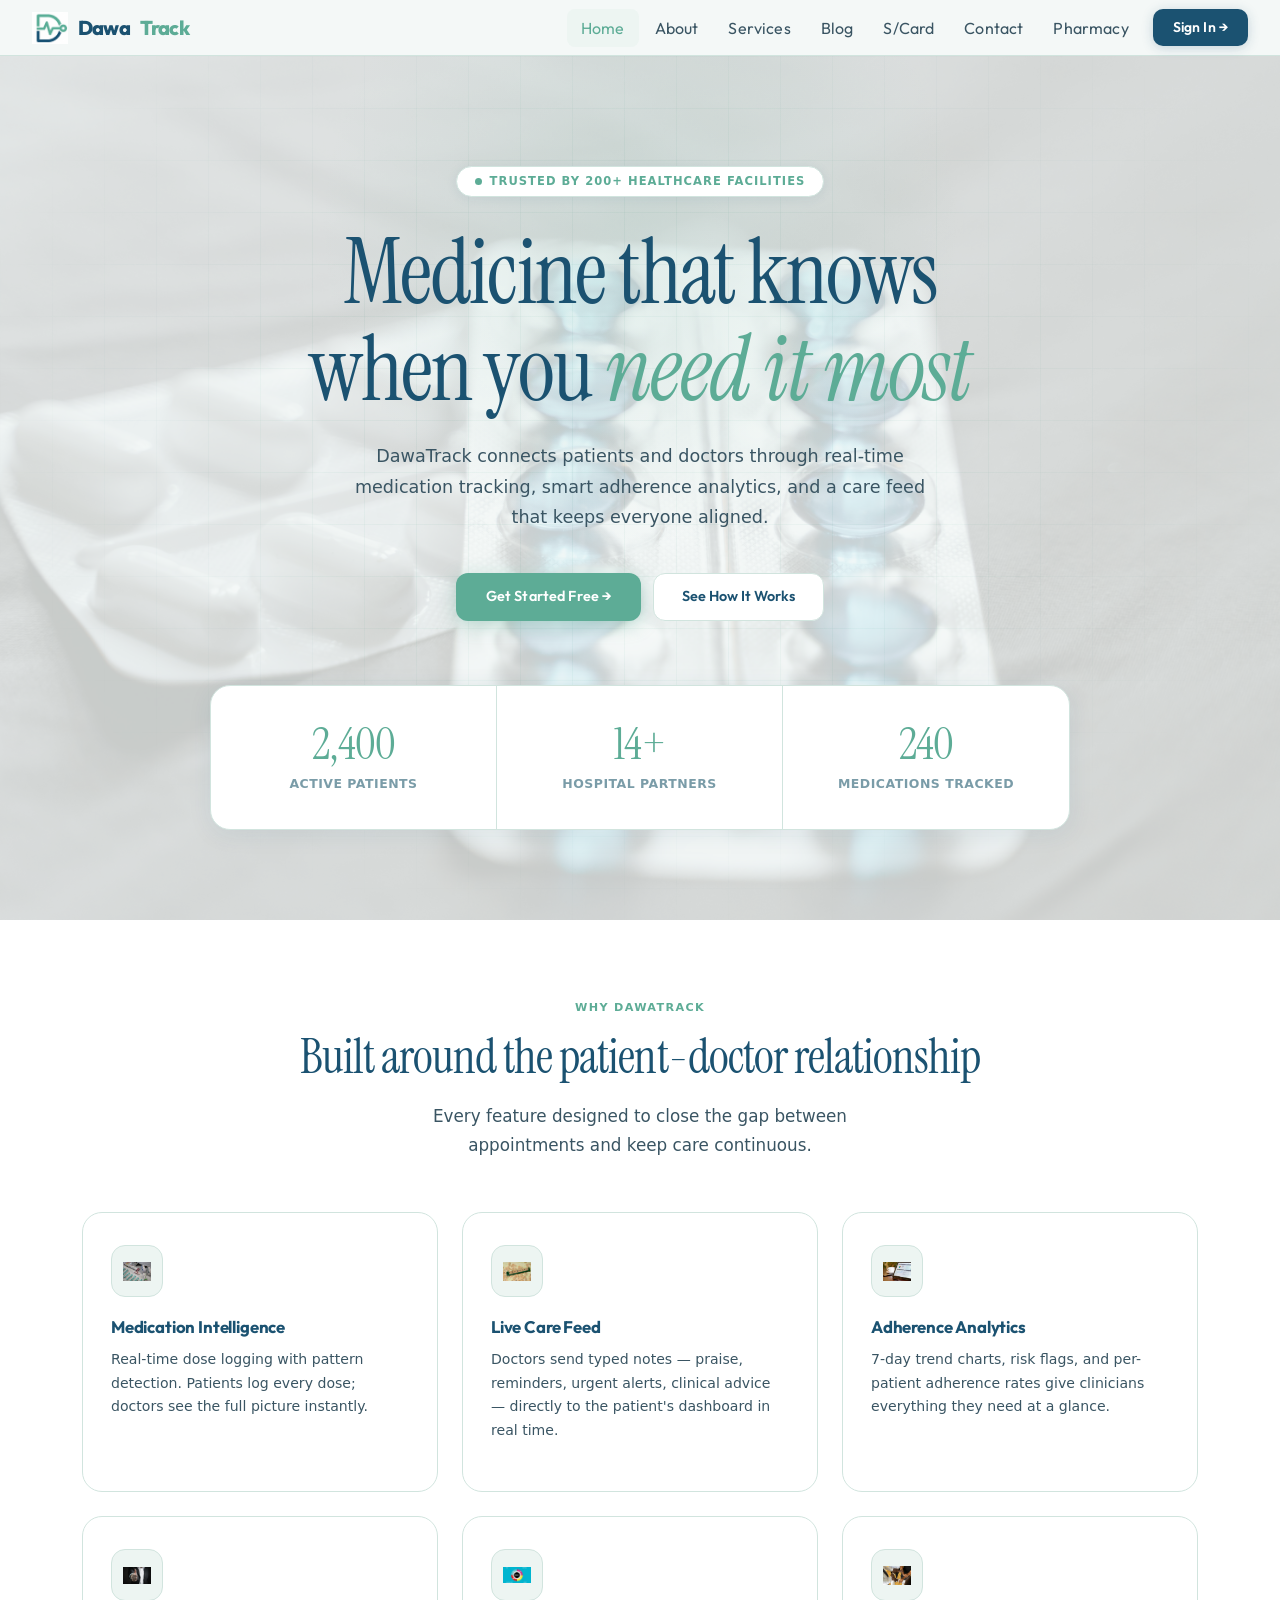
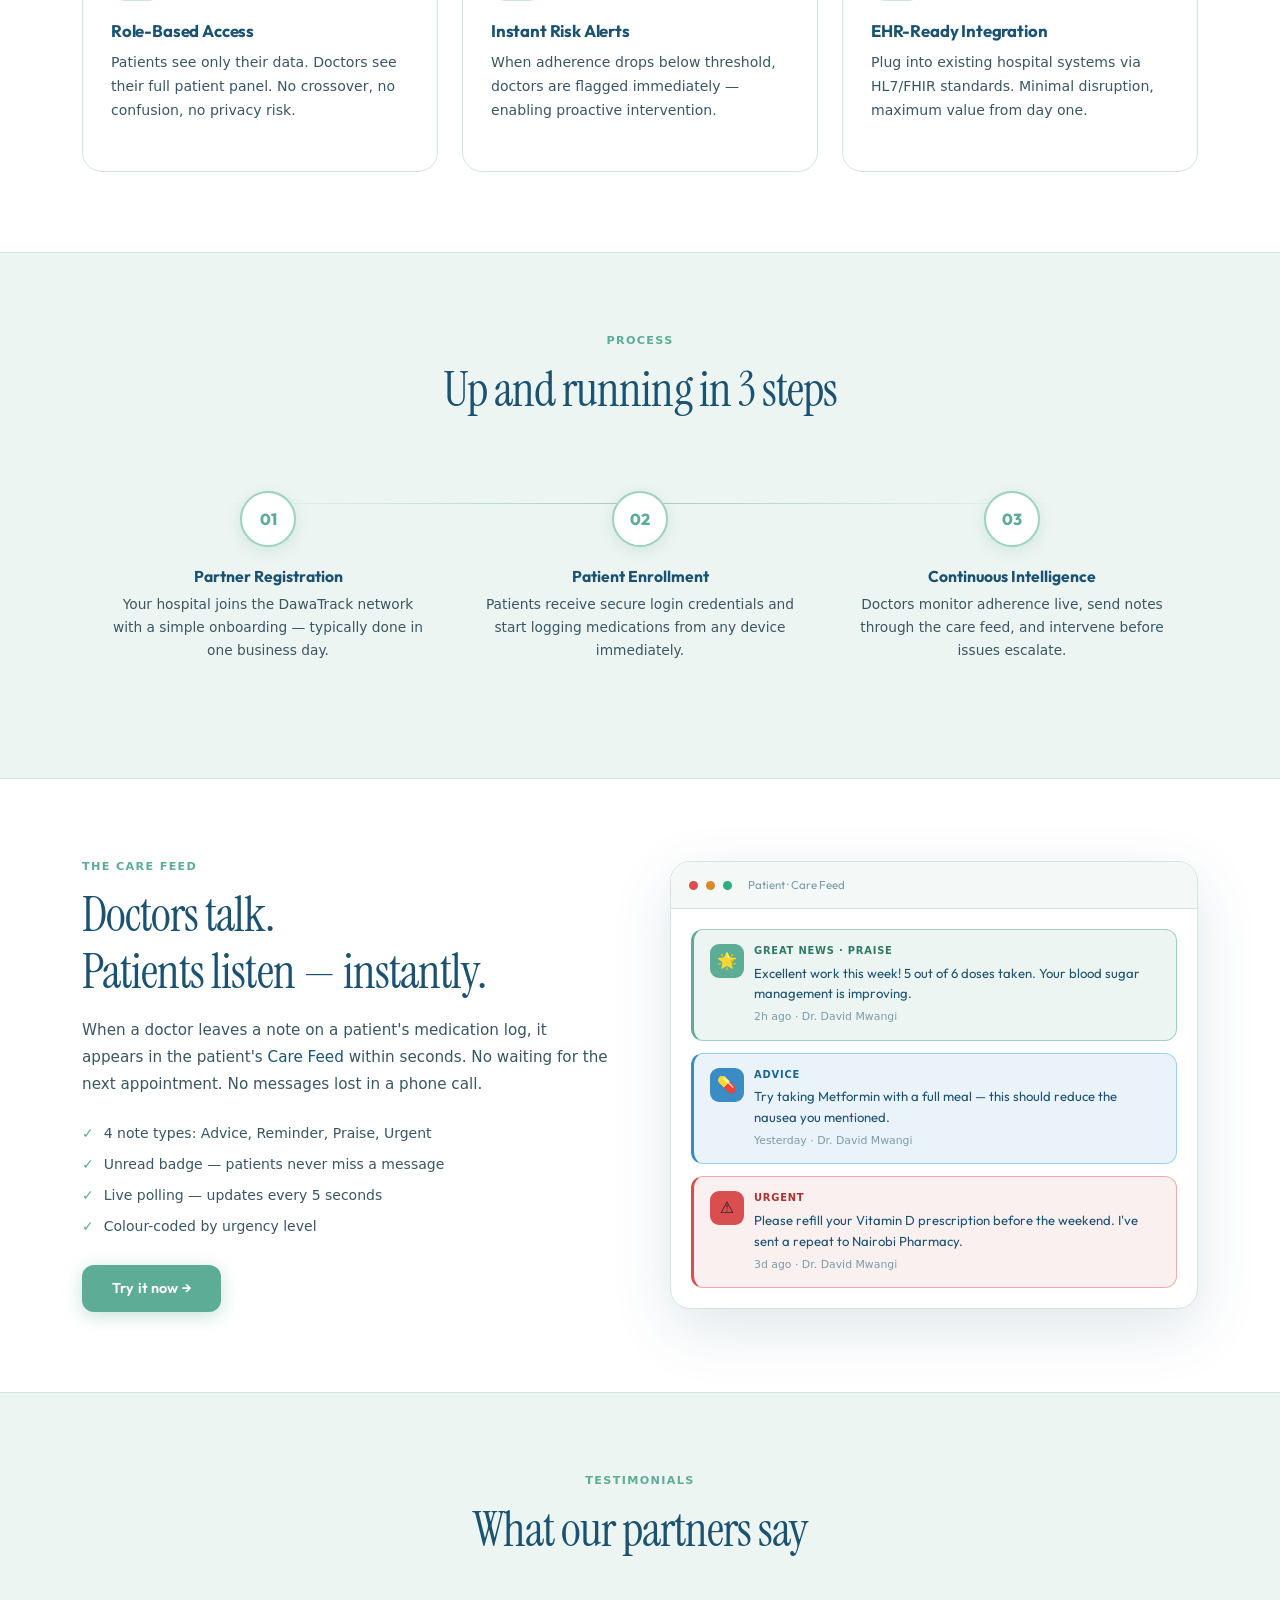
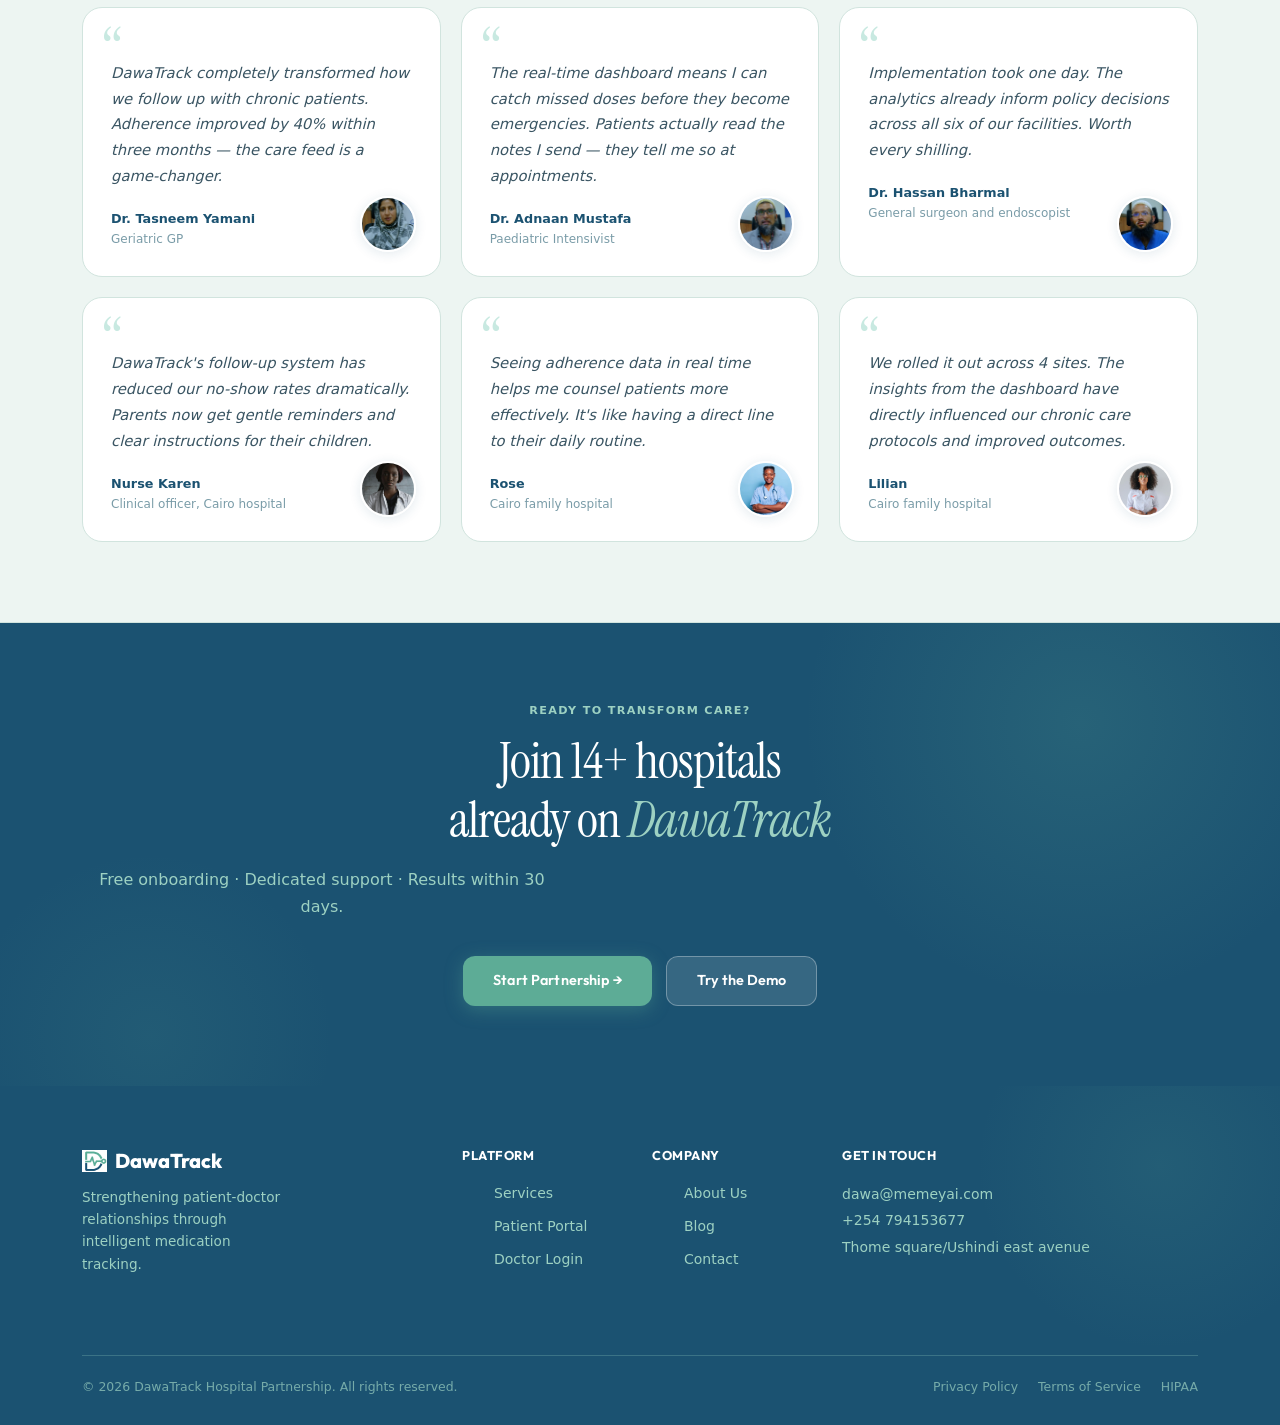
==== commit 5a692f7d: "requested updates" ====
--- a/index.html
+++ b/index.html
@@ -7,6 +7,7 @@
   <title>DawaTrack — Smart Medication Intelligence</title>
   <link rel="stylesheet" href="style.css">
   <link rel="stylesheet" href="feat-icon.css">
+  <link rel="stylesheet" href="back-to-top.css">
   <link href="https://cdn.jsdelivr.net/npm/bootstrap@5.3.0/dist/css/bootstrap.min.css" rel="stylesheet">
 </head>
 <body>
@@ -27,7 +28,7 @@
         <li class="nav-item"><a class="nav-link" href="about.html">About</a></li>
         <li class="nav-item"><a class="nav-link" href="services.html">Services</a></li>
         <li class="nav-item"><a class="nav-link" href="blog.html">Blog</a></li>
-        <li class="nav-item"><a class="nav-link" href="card.html">S/card</a></li>
+        <li class="nav-item"><a class="nav-link" href="card.html">S/Card</a></li>
         <li class="nav-item"><a class="nav-link" href="contact.html">Contact</a></li>
         <li class="nav-item"><a class="nav-link" href="pharmacy-dashboard.html">Pharmacy</a></li>
         <li class="nav-item ms-2"><a class="btn-nav-portal nav-link" href="portal.html">Sign In →</a></li>
@@ -294,9 +295,9 @@
     <div style="display:flex;gap:14px;justify-content:center;flex-wrap:wrap;">
       <a href="contact.html" class="btn-primary">Start Partnership →</a>
       <a href="portal.html" style="background:rgba(255,255,255,0.12);color:#FFFFFF;border:1.5px solid rgba(255,255,255,0.3);padding:13px 30px;border-radius:12px;font-family:'Outfit',sans-serif;font-weight:600;font-size:0.9rem;text-decoration:none;transition:all 0.2s ease;display:inline-flex;align-items:center;gap:8px;" onmouseenter="this.style.background='rgba(255,255,255,0.2)'" onmouseleave="this.style.background='rgba(255,255,255,0.12)'">Try the Demo</a>
-    </div>
-  </div>
-</section>
+    </div>                                                               
+  </div>         
+</section>  
 
 <!-- FOOTER -->
 <footer class="main-footer">
@@ -363,5 +364,6 @@
 const ro = new IntersectionObserver(e => e.forEach(en => { if(en.isIntersecting) en.target.style.animationPlayState='running'; }), {threshold:0.1});
 reveals.forEach(el => { el.style.animationPlayState='paused'; ro.observe(el); });
 </script>
+<script src="back-to-top.js"></script>
 </body>
 </html>
--- a/style.css
+++ b/style.css
@@ -68,68 +68,91 @@
    NAVBAR
 ═══════════════════════════════════════════════════════════════════ */
 .navbar {
-  background: rgba(244,248,247,0.92) !important;
-  backdrop-filter: blur(20px);
-  -webkit-backdrop-filter: blur(20px);
-  border-bottom: 1px solid #D1E4DE;
-  padding: 0 !important;
-  position: sticky;
-  top: 0;
-  z-index: 1000;
-  height: 64px;
-}
+   background: rgba(244,248,247,0.92) !important;
+   backdrop-filter: blur(20px);
+   -webkit-backdrop-filter: blur(20px);
+   border-bottom: 1px solid #D1E4DE;
+   padding: 0 !important;
+   position: sticky;
+   top: 0;
+   z-index: 1000;
+   height: 56px;
+ }
 
 .navbar > .container-fluid,
 .navbar .container-fluid {
-  max-width: 1280px;
-  margin: 0 auto;
-  padding: 0 32px;
-  height: 64px;
-  display: flex;
-  align-items: center;
-}
-
-@media (max-width: 767px) {
-
-  .navbar > .container-fluid,
-  .navbar .container-fluid {
-    padding: 0 16px;
+   max-width: 1280px;
+   margin: 0 auto;
+   padding: 0 32px;
+   height: 56px;
+   display: flex;
+   align-items: center;
+   flex-wrap: nowrap;
+   justify-content: space-between;
+ }
+
+.navbar-collapse {
+    position: absolute;
+    top: 100%;
+    left: 0;
+    right: 0;
+    background: rgba(244,248,247,0.98);
+    backdrop-filter: blur(10px);
+    padding: 12px 24px;
+    border-bottom: 1px solid #D1E4DE;
+    max-height: 70vh;
+    overflow-y: auto;
   }
 
-  /* Avoid fixed height clipping for the collapsed/expanded menu. */
-  .navbar { height: auto; }
-  .navbar-collapse { max-height: calc(100vh - 64px); overflow: auto; }
-}
-
-
-.navbar-brand {
-  display: flex;
-  align-items: center;
-  gap: 10px;
-  font-family: 'Outfit', sans-serif;
-  font-weight: 800;
-  font-size: 1.35rem;
-  color: #1B5271 !important;
-  letter-spacing: -0.03em;
-  text-decoration: none;
-}
-
-.navbar-brand img {
-  height: 32px;
-  width: 32px;
-  object-fit: contain;
-  background: #fff;
-  border-radius: 8px;
-  padding: 2px;
-}
-
-.navbar-brand .brand-dot {
-  color: #5DAC96;
-}
-
-.navbar-nav { gap: 2px; }
-
-.nav-link {
+  @media (min-width: 992px) {
+    .navbar-collapse {
+      position: relative !important;
+      top: auto !important;
+      left: auto !important;
+      right: auto !important;
+      background: transparent !important;
+      backdrop-filter: none !important;
+      padding: 0 !important;
+      border-bottom: none !important;
+      max-height: none !important;
+      overflow-y: visible !important;
+    }
+  }
+
+  .navbar-brand {
+    display: flex;
+    align-items: center;
+    gap: 10px;
+    font-family: 'Outfit', sans-serif;
+    font-weight: 800;
+    font-size: 1.35rem;
+    color: #1B5271 !important;
+    letter-spacing: -0.03em;
+    text-decoration: none;
+  }
+
+  .navbar-brand img {
+    height: 32px;
+    width: auto;
+  }
+
+  .navbar-brand .brand-dot {
+    color: #5DAC96;
+  }
+
+  .navbar-nav {
+    gap: 2px;
+    flex-wrap: nowrap;
+  }
+
+  @media (max-width: 991px) {
+    .navbar-nav {
+      flex-wrap: wrap;
+      margin-top: 8px;
+    }
+  }
+
+  .nav-link {
   font-family: 'Outfit', sans-serif;
   font-weight: 500;
   font-size: 0.875rem;
@@ -159,29 +182,32 @@
 
 .navbar-toggler {
   border: 1px solid #D1E4DE !important;
-  border-radius: 10px !important;
-  padding: 0 !important;
-  width: 46px !important;
-  height: 40px !important;
-  margin-left: auto !important;
-
-  align-items: center !important;
-  justify-content: center !important;
-  box-shadow: none !important;
-}
-
+  border-radius: 8px !important;
+  padding: 8px 12px !important;
+  background: #FFFFFF !important;
+}
+.navbar-toggler:hover {
+  background: #EDF5F2 !important;
+}
 .navbar-toggler-icon {
-  width: 26px !important;
-  height: 20px !important;
-  background-size: 100% 100% !important;
-  background-position: center !important;
-  background-repeat: no-repeat !important;
-  background-image: url("data:image/svg+xml,%3csvg xmlns='http://www.w3.org/2000/svg' viewBox='0 0 30 30'%3e%3cpath stroke='%231B5271' stroke-linecap='round' stroke-miterlimit='10' stroke-width='2.4' d='M4 7h22M4 15h22M4 23h22'/%3e%3c/svg%3e") !important;
-}
-
-
-
-
+  background-image: url("data:image/svg+xml,%3csvg xmlns='http://www.w3.org/2000/svg' viewBox='0 0 30 30'%3e%3cpath stroke='%231B5271' stroke-linecap='round' stroke-miterlimit='10' stroke-width='2.5' d='M4 7h22M4 15h22M4 23h22'/%3e%3c/svg%3e") !important;
+  width: 24px;
+  height: 24px;
+}
+
+/* Ensure collapsed menu doesn't overlap content */
+@media (max-width: 991px) {
+  body:not(.navbar-open) .navbar:not(.show) ~ * {
+    margin-top: 0;
+  }
+  .navbar-collapse.collapsing,
+  .navbar-collapse.show {
+    position: absolute;
+    width: 100%;
+    left: 0;
+    right: 0;
+  }
+}
 
 /* ═══════════════════════════════════════════════════════════════════
    HERO
@@ -447,6 +473,8 @@
 ═══════════════════════════════════════════════════════════════════ */
 .grid   { display: grid; grid-template-columns: repeat(auto-fit, minmax(280px,1fr)); gap: 24px; }
 .grid-3 { display: grid; grid-template-columns: repeat(3, 1fr); gap: 20px; }
+@media (max-width: 900px) { .grid-3 { grid-template-columns: repeat(2, 1fr); } }
+@media (max-width: 600px) { .grid-3 { grid-template-columns: 1fr; } }
 .grid-4 { display: grid; grid-template-columns: repeat(auto-fit, minmax(200px,1fr)); gap: 16px; }
 
 /* ═══════════════════════════════════════════════════════════════════
@@ -494,26 +522,15 @@
 .feat-card:hover::after { transform: scaleX(1); }
 
 .feat-icon {
-  width: 52px;
-  height: 52px;
+  width: 52px; height: 52px;
   border-radius: 14px;
   background: #EDF5F2;
   border: 1px solid #D1E4DE;
-  display: flex;
-  align-items: center;
-  justify-content: space-between;
-  justify-content: center;
+  display: flex; align-items: center; justify-content: center;
+  font-size: 1.35rem;
   margin-bottom: 20px;
   transition: background 0.2s ease;
 }
-
-/* Put the icon content “at the top” visually by removing extra baseline/misalignment */
-.feat-card h3,
-.feat-card p {
-  position: relative;
-  z-index: 1;
-}
-
 .feat-card:hover .feat-icon {
   background: #C8E9E1;
   border-color: #9DD1C2;
@@ -539,7 +556,7 @@
 ═══════════════════════════════════════════════════════════════════ */
 .stats-strip {
   display: grid;
-  grid-template-columns: repeat(3, 1fr);
+  grid-template-columns: repeat(auto-fit, minmax(180px,1fr));
   background: #FFFFFF;
   border: 1px solid #D1E4DE;
   border-radius: 20px;
@@ -619,7 +636,6 @@
   border: 1px solid #D1E4DE;
   border-radius: 20px;
   padding: 28px;
-  padding-bottom: 76px; /* space for bigger bottom-right avatar */
   transition: all 0.25s ease;
   position: relative;
 }
@@ -655,23 +671,21 @@
   color: #7A9CA8;
   margin-top: 2px;
 }
-
 .testimonial-avatar {
   position: absolute;
-  bottom: 18px;
-  right: 18px;
-  width: 60px;
-  height: 60px;
+  bottom: 24px;
+  right: 24px;
+  width: 56px;
+  height: 56px;
   border-radius: 50%;
-  border: 3px solid #ffffff;
-  box-shadow: 0 3px 12px rgba(0, 0, 0, 0.15);
   object-fit: cover;
-  z-index: 2;
+  border: 2px solid #FFFFFF;
+  box-shadow: 0 2px 12px rgba(27,82,113,0.12);
 }
 
 /* ═══════════════════════════════════════════════════════════════════
    CTA BAND
- ═══════════════════════════════════════════════════════════════════ */
+═══════════════════════════════════════════════════════════════════ */
 .cta-band {
   background: #1B5271;
   padding: 80px 0;
@@ -782,10 +796,23 @@
    DASHBOARD LAYOUT
 ═══════════════════════════════════════════════════════════════════ */
 .dashboard-layout {
-  display: grid;
-  grid-template-columns: 256px 1fr;
-  min-height: calc(100vh - 64px);
-}
+   display: grid;
+   grid-template-columns: 256px 1fr;
+   min-height: calc(100vh - 56px);
+ }
+
+.sidebar {
+   background: #FFFFFF;
+   border-right: 1px solid #D1E4DE;
+   padding: 28px 16px;
+   position: sticky;
+   top: 56px;
+   height: calc(100vh - 56px);
+   overflow-y: auto;
+   display: flex;
+   flex-direction: column;
+   gap: 0;
+ }
 
 /* ─── SIDEBAR ─── */
 .sidebar {
@@ -804,7 +831,6 @@
 .sidebar-logo {
   display: flex;
   align-items: center;
-  justify-content: space-between;
   gap: 10px;
   font-family: 'Outfit', sans-serif;
   font-weight: 800;
@@ -814,7 +840,7 @@
   padding: 0 8px;
   letter-spacing: -0.02em;
 }
-.sidebar-logo img { height: 26px; width: auto; background: #fff; border-radius: 6px; padding: 2px; }
+.sidebar-logo img { height: 26px; width: auto; }
 
 .sidebar-section { margin-bottom: 24px; }
 
@@ -831,7 +857,6 @@
 .sidebar-link {
   display: flex;
   align-items: center;
-  justify-content: space-between;
   gap: 10px;
   padding: 9px 12px;
   border-radius: 10px;
@@ -841,6 +866,11 @@
   font-weight: 500;
   transition: all 0.18s ease;
   margin-bottom: 2px;
+  background: transparent;
+  border: none;
+  width: 100%;
+  text-align: left;
+  font-family: 'Outfit', sans-serif;
 }
 .sidebar-link:hover {
   background: #EDF5F2;
@@ -1003,7 +1033,6 @@
 .patient-card-header {
   display: flex;
   align-items: center;
-  justify-content: space-between;
   gap: 14px;
   padding: 18px 20px;
   flex-wrap: wrap;
@@ -1338,7 +1367,7 @@
   font-family: 'Outfit', sans-serif; font-weight: 800;
   font-size: 1.25rem; color: #FFFFFF; margin-bottom: 10px;
 }
-.footer-brand img { height: 22px; width: auto; background: #fff; border-radius: 6px; padding: 2px; }
+.footer-brand img { height: 22px; width: auto; }
 .footer-tagline  { color: #9DD1C2; font-size: 0.85rem; line-height: 1.65; max-width: 200px; font-weight: 300; }
 .footer-heading  { font-family: 'Outfit', sans-serif; font-weight: 700; font-size: 0.8rem; color: #FFFFFF; letter-spacing: 0.04em; text-transform: uppercase; margin-bottom: 16px; }
 .footer-links    { list-style: none; }
@@ -1367,7 +1396,7 @@
 .text-white  { color: #FFFFFF !important; }
 .text-center { text-align: center; }
 .ms-auto     { margin-left: auto !important; }
-.ms-2        { margin-left: auto !important; }
+.ms-2        { margin-left: 8px !important; }
 .mt-3        { margin-top: 16px !important; }
 .mt-5        { margin-top: 40px !important; }
 .mb-3        { margin-bottom: 16px !important; }
@@ -1381,70 +1410,117 @@
 .stagger-4 { animation-delay: 0.40s; }
 
 /* ─── RESPONSIVE ─── */
-
-/* Prevent odd focus/tap artifacts on mobile navbar controls */
-.navbar .navbar-toggler:focus,
-.navbar .navbar-toggler:focus-visible,
-.navbar .nav-link:focus,
-.navbar .nav-link:focus-visible {
-  outline: none !important;
-  box-shadow: none !important;
-}
-
 @media (max-width: 900px) {
   .portal-panel { grid-template-columns: 1fr; }
   .portal-left  { display: none; }
 }
 @media (max-width: 768px) {
   .dashboard-layout { grid-template-columns: 1fr; }
-  .sidebar           { display: none; }
-  .dash-main         { padding: 14px; }
-  .hero              { padding: 72px 20px 56px; }
-  .newsletter-row    { flex-direction: column; }
-
-  /* Mobile tab bar for dashboards */
-  .mobile-tab-bar {
-    display: flex;
-    gap: 6px;
-    overflow-x: auto;
-    padding: 6px 2px 10px;
-    margin: 0 0 16px;
-    -webkit-overflow-scrolling: touch;
-    scrollbar-width: none;
+  .sidebar {
+    display: none;
   }
-  .mobile-tab-bar::-webkit-scrollbar { display: none; }
-  .mobile-tab-btn {
-    flex: 0 0 auto;
-    padding: 7px 14px;
-    border-radius: 18px;
-    border: 1.5px solid #D1E4DE;
-    background: #FFFFFF;
-    color: #7A9CA8;
-    font-family: 'Outfit', sans-serif;
-    font-weight: 600;
-    font-size: 0.76rem;
-    cursor: pointer;
-    white-space: nowrap;
-    transition: all 0.18s ease;
-  }
-  .mobile-tab-btn.active {
-    background: #5DAC96;
-    color: #FFFFFF;
-    border-color: #5DAC96;
-    font-weight: 700;
-    box-shadow: 0 2px 8px rgba(93,172,150,0.30);
-  }
-
-  /* Fix Bootstrap navbar collapse on mobile (expanded panel was clipped by fixed navbar height). */
-  .navbar { height: auto; min-height: 64px; }
-  .navbar > .container-fluid { height: auto; }
-  .navbar-collapse { background: rgba(244,248,247,0.98); }
-  .navbar-collapse.show { display: block !important; }
-}
-
+  .dash-main { padding: 18px 12px; }
+  .hero { padding: 72px 20px 56px; }
+  .newsletter-row { flex-direction: column; }
+  .mobile-tab-bar { display: flex !important; }
+}
 @media (max-width: 500px) {
   .kpi-grid { grid-template-columns: repeat(2,1fr); }
 }
 
 
 
+/* Mobile tab bar styles */
+.mobile-tab-bar {
+  display: none;
+  gap: 6px;
+  padding: 8px 4px 12px;
+  margin: 0 0 16px;
+  flex-wrap: wrap;
+  justify-content: center;
+}
+
+.mobile-tab-bar::-webkit-scrollbar { display: none; }
+.mobile-tab-btn {
+  flex: 0 0 auto;
+  padding: 7px 14px;
+  border-radius: 18px;
+  border: 1.5px solid #D1E4DE;
+  background: #FFFFFF;
+  color: #7A9CA8;
+  font-family: 'Outfit', sans-serif;
+  font-weight: 600;
+  font-size: 0.76rem;
+  cursor: pointer;
+  white-space: nowrap;
+  transition: all 0.18s ease;
+}
+.mobile-tab-btn.active {
+  background: #EDF5F2;
+  color: #1B5271;
+  border-color: #5DAC96;
+  font-weight: 700;
+}
+
+/* ═══════════════════════════════════════════════════════════════════
+   SMART CARD PAGE  (s-card.html)
+   All colors hard-coded — no variables
+   Brand: #060E1F bg · #00C8FF accent · #1B5271 navy · #5DAC96 teal
+═══════════════════════════════════════════════════════════════════ */
+
+/* Nav active state for Smart Card link on dark pages */
+.nav-link.sc-active {
+  color: #00C8FF !important;
+  background: rgba(0,200,255,0.08) !important;
+}
+
+/* Prevent layout shift during 3D card perspective */
+.card-scene *  { transform-style: preserve-3d; }
+
+/* Smooth section scroll offset for sticky navbar */
+#how-it-works,
+#pricing {
+  scroll-margin-top: 72px;
+}
+
+/* Smart Card page footer override — keep dark */
+body.sc-page footer.main-footer {
+  background: #020810;
+  border-top: 1px solid rgba(255,255,255,0.06);
+}
+
+/* Utility: full-width btn */
+.w-100 { width: 100% !important; }
+
+/* Badge pill used in pricing */
+.sc-popular-pill {
+  display: inline-block;
+  background: linear-gradient(90deg, #00C8FF, #5DAC96);
+  color: #060E1F;
+  font-size: 0.62rem;
+  font-weight: 800;
+  letter-spacing: 0.10em;
+  text-transform: uppercase;
+  padding: 4px 14px;
+  border-radius: 100px;
+  margin-bottom: 10px;
+}
+
+/* Responsive helpers for split grids inside s-card */
+@media (max-width: 900px) {
+  .hero-split,
+  .challenge-split,
+  .solution-split { grid-template-columns: 1fr !important; }
+}
+@media (max-width: 768px) {
+  .benefits-grid  { grid-template-columns: 1fr 1fr !important; }
+  .cta-info-grid  { grid-template-columns: 1fr 1fr !important; }
+  .pricing-grid   { grid-template-columns: 1fr !important; max-width: 400px !important; margin: 0 auto !important; }
+  .price-sc.featured { transform: scale(1) !important; }
+}
+@media (max-width: 500px) {
+  .benefits-grid  { grid-template-columns: 1fr !important; }
+  .how-steps      { grid-template-columns: 1fr !important; }
+  .cta-info-grid  { grid-template-columns: 1fr !important; }
+}
+
--- a/back-to-top.css
+++ b/back-to-top.css
@@ -0,0 +1,47 @@
+.back-to-top {
+  position: fixed;
+  bottom: 28px;
+  right: 28px;
+  width: 48px;
+  height: 48px;
+  border-radius: 50%;
+  background: #2DAF83;
+  border: none;
+  cursor: pointer;
+  display: flex;
+  align-items: center;
+  justify-content: center;
+  box-shadow: 0 6px 22px rgba(45, 175, 131, 0.45);
+  opacity: 0;
+  transform: translateY(12px);
+  pointer-events: none;
+  transition: opacity 0.28s ease, transform 0.28s ease, background 0.2s ease;
+  z-index: 9998;
+}
+.back-to-top.visible {
+  opacity: 1;
+  transform: translateY(0);
+  pointer-events: auto;
+}
+.back-to-top:hover {
+  background: #1B8F6A;
+  box-shadow: 0 8px 30px rgba(45, 175, 131, 0.55);
+}
+.back-to-top::before {
+  content: '';
+  display: block;
+  width: 12px;
+  height: 12px;
+  border-left: 2.5px solid #FFFFFF;
+  border-top: 2.5px solid #FFFFFF;
+  transform: rotate(45deg) translate(2px, 2px);
+  margin-top: 2px;
+}
+@media (max-width: 600px) {
+  .back-to-top {
+    width: 42px;
+    height: 42px;
+    bottom: 20px;
+    right: 20px;
+  }
+}
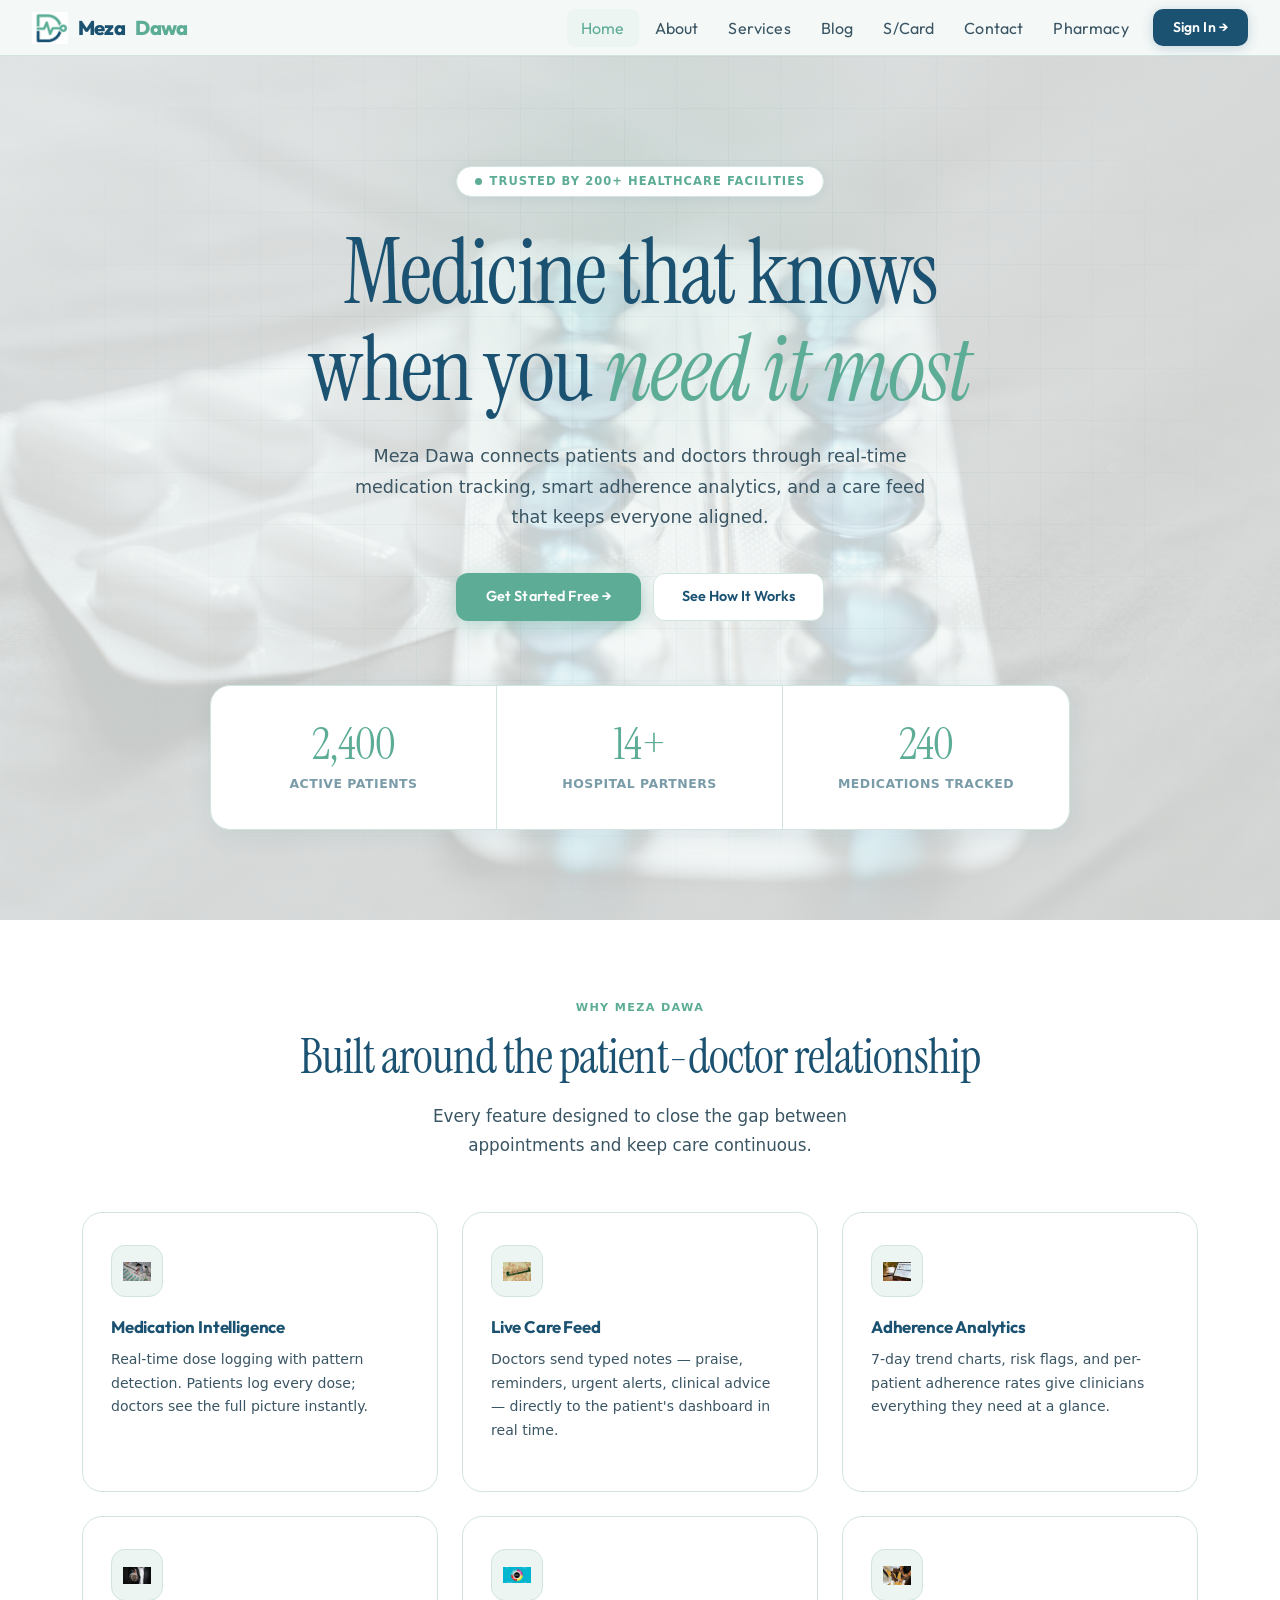
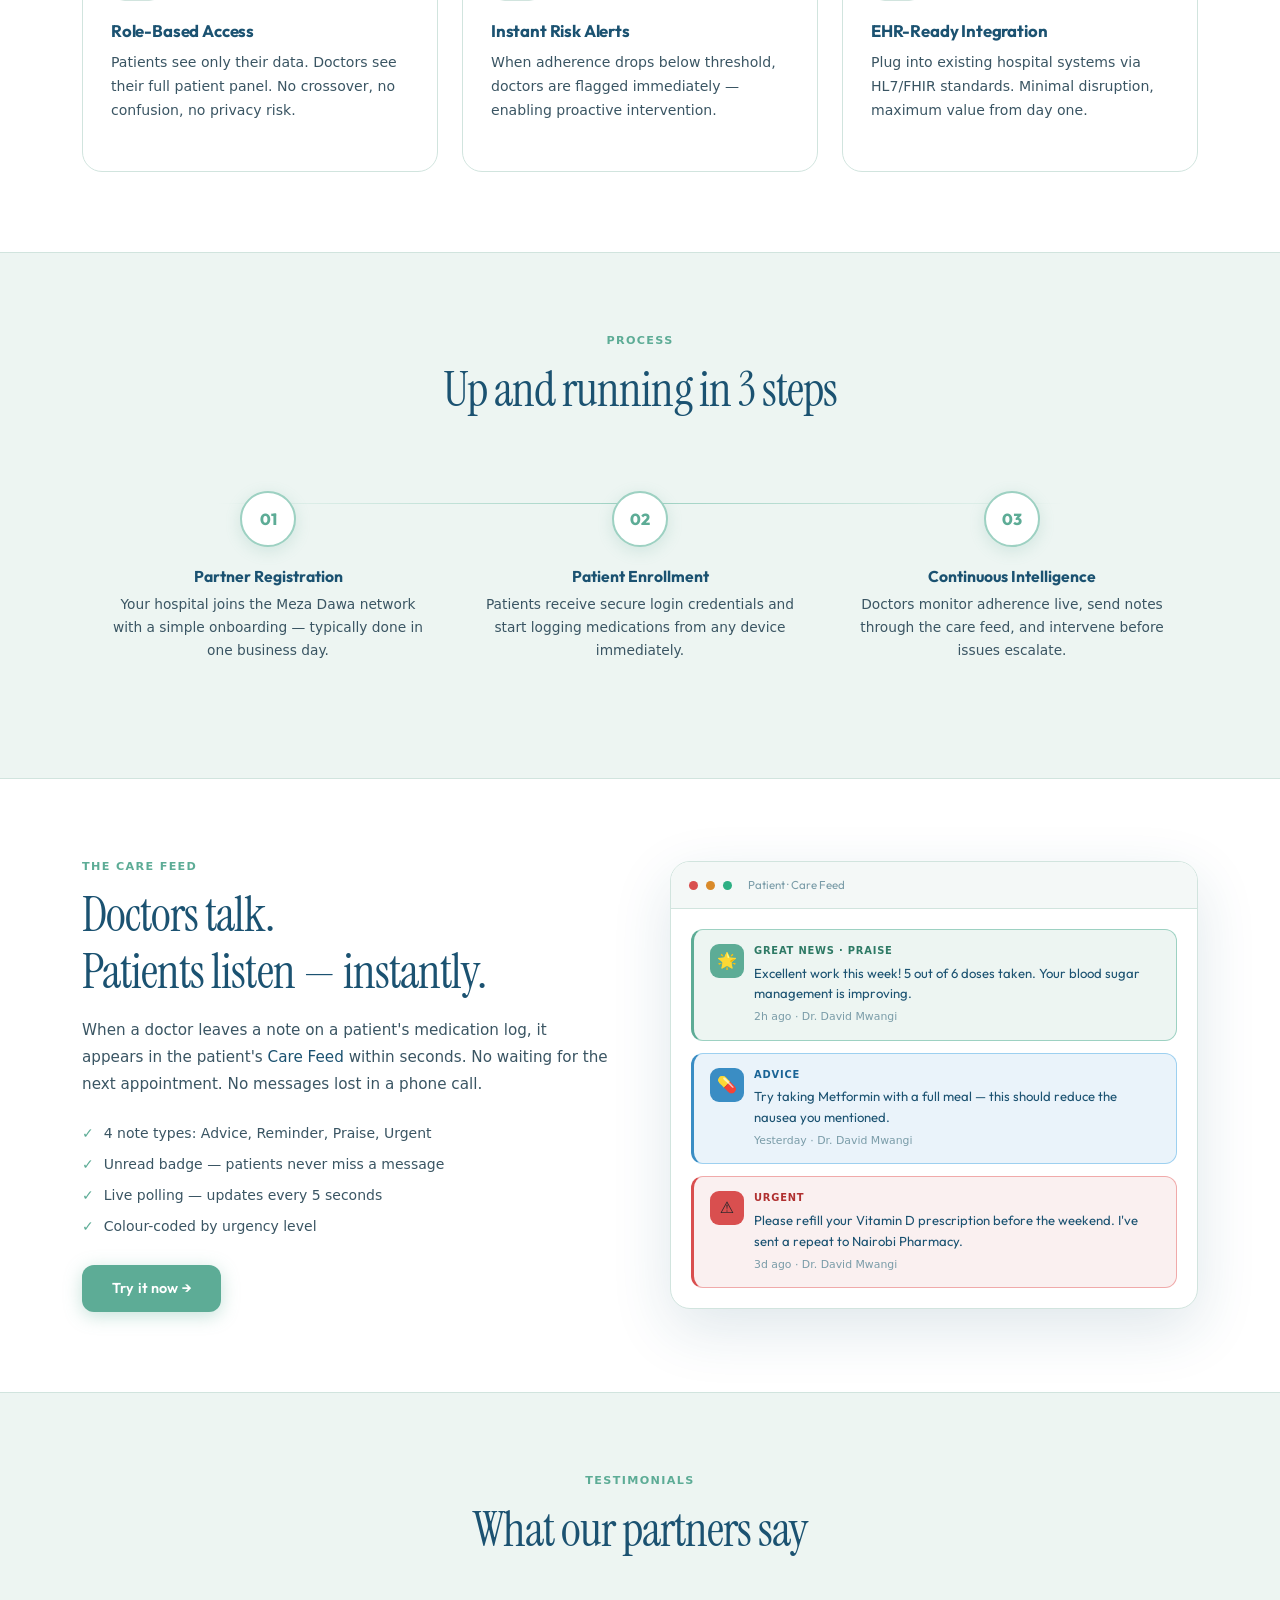
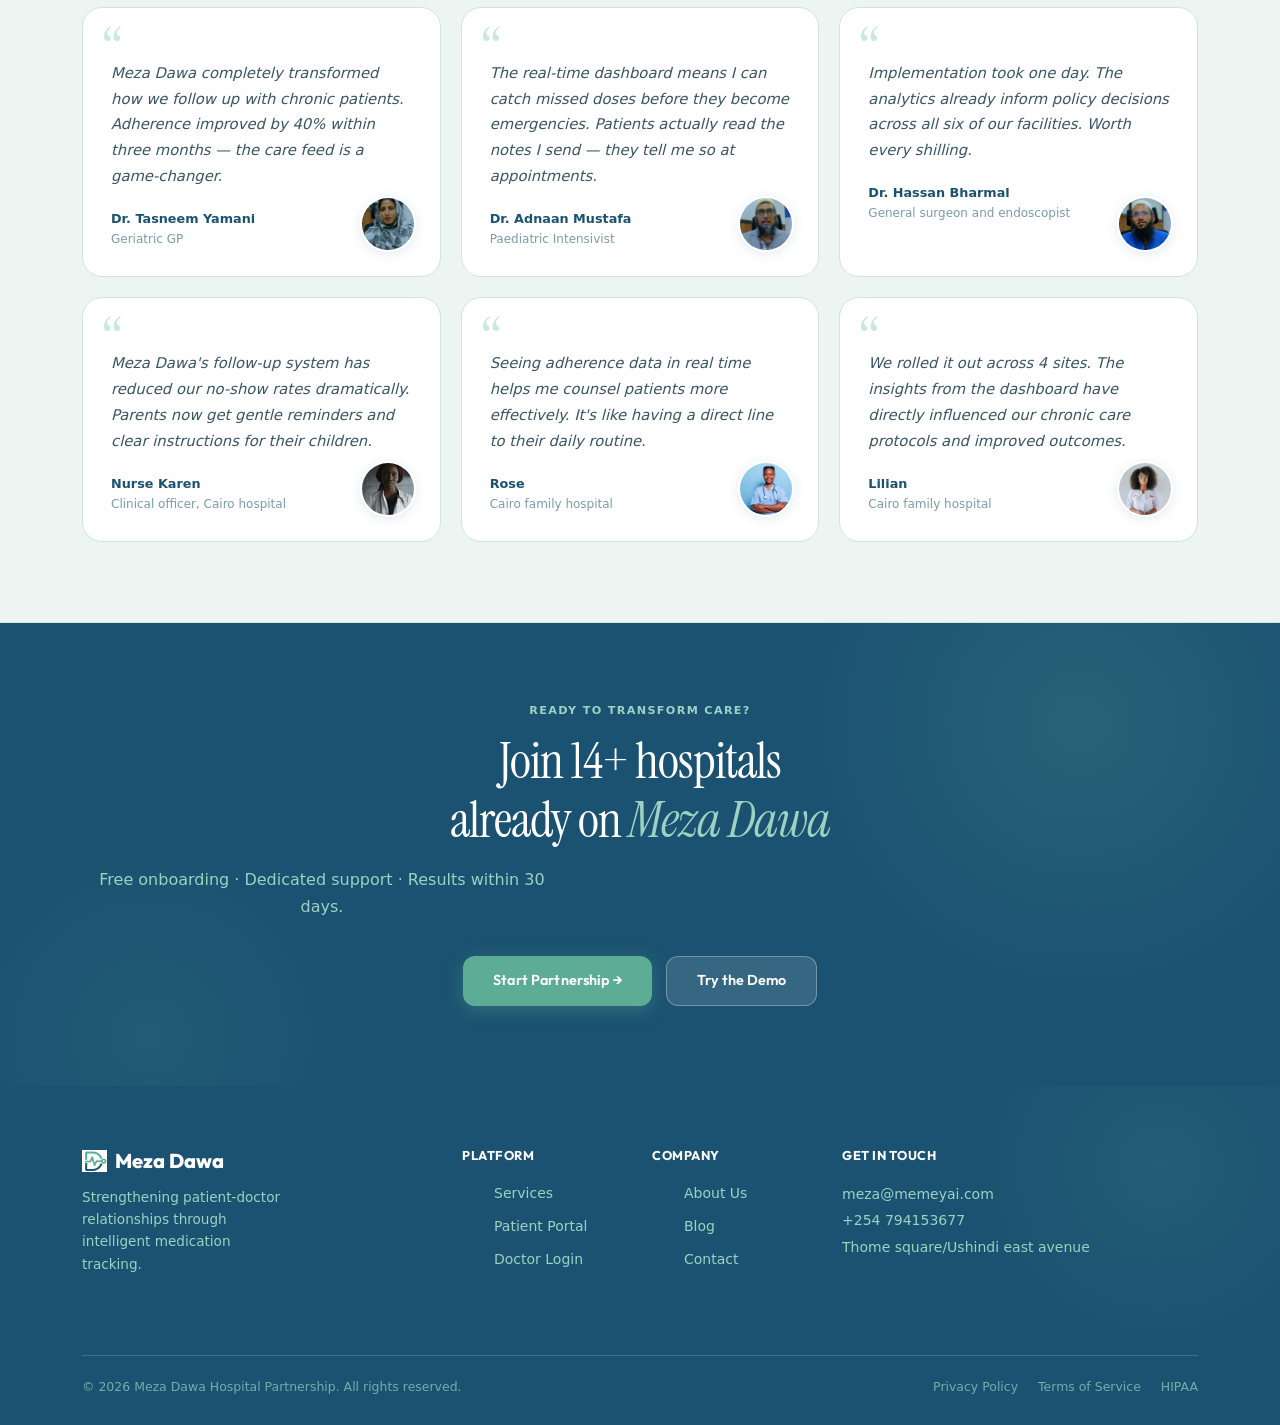
==== commit c2ebd762: "tokens & name update" ====
--- a/index.html
+++ b/index.html
@@ -3,8 +3,8 @@
 <head>
   <meta charset="UTF-8">
   <meta name="viewport" content="width=device-width, initial-scale=1.0">
-  <meta name="description" content="DawaTrack — Smart medication tracking and hospital partnership platform.">
-  <title>DawaTrack — Smart Medication Intelligence</title>
+  <meta name="description" content="Meza Dawa — Smart medication tracking and hospital partnership platform.">
+  <title>Meza Dawa — Smart Medication Intelligence</title>
   <link rel="stylesheet" href="style.css">
   <link rel="stylesheet" href="feat-icon.css">
   <link rel="stylesheet" href="back-to-top.css">
@@ -16,8 +16,8 @@
 <nav class="navbar navbar-expand-lg">
   <div class="container-fluid">
     <a class="navbar-brand" href="index.html">
-      <img src="logo.png" alt="DawaTrack logo">
-      Dawa<span class="brand-dot">Track</span>
+      <img src="logo.png" alt="Meza Dawa logo">
+      Meza<span class="brand-dot">Dawa</span>
     </a>
     <button class="navbar-toggler" type="button" data-bs-toggle="collapse" data-bs-target="#nav">
       <span class="navbar-toggler-icon"></span>
@@ -42,7 +42,7 @@
   <div class="hero-bg" aria-hidden="true"></div>
   <div class="hero-eyebrow">Trusted by 200+ healthcare facilities</div>
   <h1>Medicine that knows<br>when you <em>need it most</em></h1>
-  <p>DawaTrack connects patients and doctors through real-time medication tracking, smart adherence analytics, and a care feed that keeps everyone aligned.</p>
+  <p>Meza Dawa connects patients and doctors through real-time medication tracking, smart adherence analytics, and a care feed that keeps everyone aligned.</p>
   <div class="hero-actions">
     <a href="portal.html" class="btn-primary">Get Started Free →</a>
     <a href="services.html" class="btn-ghost">See How It Works</a>
@@ -92,7 +92,7 @@
 <section class="section">
   <div class="container">
     <div style="text-align:center;margin-bottom:52px;">
-      <span class="section-label">Why DawaTrack</span>
+      <span class="section-label">Why Meza Dawa</span>
       <h2 class="section-title">Built around the patient-doctor relationship</h2>
       <p class="section-subtitle" style="margin:0 auto;">Every feature designed to close the gap between appointments and keep care continuous.</p>
     </div>
@@ -154,7 +154,7 @@
       <div class="step-item">
         <div class="step-num">01</div>
         <h3>Partner Registration</h3>
-        <p>Your hospital joins the DawaTrack network with a simple onboarding — typically done in one business day.</p>
+        <p>Your hospital joins the Meza Dawa network with a simple onboarding — typically done in one business day.</p>
       </div>
       <div class="step-item">
         <div class="step-num">02</div>
@@ -245,7 +245,7 @@
     <!-- Replace the src paths below with your own JPG images (recommended size ~200x200px) -->
     <div class="grid-3">
       <div class="testimonial-card">
-        <p class="testimonial-text">DawaTrack completely transformed how we follow up with chronic patients. Adherence improved by 40% within three months — the care feed is a game-changer.</p>
+        <p class="testimonial-text">Meza Dawa completely transformed how we follow up with chronic patients. Adherence improved by 40% within three months — the care feed is a game-changer.</p>
         <div class="testimonial-author">Dr. Tasneem Yamani</div>
         <div class="testimonial-role">Geriatric GP </div>
         <img class="testimonial-avatar" src="Yamani.png" alt="">
@@ -265,7 +265,7 @@
 
       <!-- Row 2 -->
       <div class="testimonial-card">
-        <p class="testimonial-text">DawaTrack's follow-up system has reduced our no-show rates dramatically. Parents now get gentle reminders and clear instructions for their children.</p>
+        <p class="testimonial-text">Meza Dawa's follow-up system has reduced our no-show rates dramatically. Parents now get gentle reminders and clear instructions for their children.</p>
         <div class="testimonial-author">Nurse Karen</div>
         <div class="testimonial-role">Clinical officer, Cairo hospital</div>
         <img class="testimonial-avatar" src="faith.jpg" alt="">
@@ -290,7 +290,7 @@
 <section class="cta-band">
   <div class="container" style="text-align:center;position:relative;z-index:1;">
     <span class="section-label" style="color:#9DD1C2;">Ready to transform care?</span>
-    <h2>Join 14+ hospitals<br>already on <em>DawaTrack</em></h2>
+    <h2>Join 14+ hospitals<br>already on <em>Meza Dawa</em></h2>
     <p>Free onboarding · Dedicated support · Results within 30 days.</p>
     <div style="display:flex;gap:14px;justify-content:center;flex-wrap:wrap;">
       <a href="contact.html" class="btn-primary">Start Partnership →</a>
@@ -304,7 +304,7 @@
   <div class="container">
     <div class="row">
       <div class="col-md-4 mb-4">
-        <div class="footer-brand"><img src="logo.png" alt="">DawaTrack</div>
+        <div class="footer-brand"><img src="logo.png" alt="">Meza Dawa</div>
         <p class="footer-tagline">Strengthening patient-doctor relationships through intelligent medication tracking.</p>
       </div>
       <div class="col-md-2 mb-4">
@@ -325,11 +325,11 @@
       </div>
       <div class="col-md-4 mb-4">
         <div class="footer-heading">Get in Touch</div>
-        <p style="color:#9DD1C2;font-size:0.875rem;line-height:1.9;font-weight:300;">dawa@memeyai.com<br>+254 794153677<br>Thome square/Ushindi east avenue</p>
+        <p style="color:#9DD1C2;font-size:0.875rem;line-height:1.9;font-weight:300;">meza@memeyai.com<br>+254 794153677<br>Thome square/Ushindi east avenue</p>
       </div>
     </div>
     <div class="footer-bottom">
-      <span class="footer-copy">© 2026 DawaTrack Hospital Partnership. All rights reserved.</span>
+      <span class="footer-copy">© 2026 Meza Dawa Hospital Partnership. All rights reserved.</span>
       <div class="footer-legal"><a href="#">Privacy Policy</a><a href="#">Terms of Service</a><a href="#">HIPAA</a></div>
     </div>
   </div>
--- a/style.css
+++ b/style.css
@@ -1,5 +1,5 @@
 /* ═══════════════════════════════════════════════════════════════════
-   DAWATRACK  ·  Clinical-Luxury Design System
+   MEZA DAWA  ·  Clinical-Luxury Design System
    ───────────────────────────────────────────────────────────────────
    BRAND PALETTE (extracted from logo.png)
    ───────────────────────────────────────────────────────────────────
--- a/feat-icon.css
+++ b/feat-icon.css
@@ -1,4 +1,4 @@
-/* Feature icon helper for the “Why DawaTrack” cards */
+/* Feature icon helper for the “Why Meza Dawa” cards */
 
 .feat-icon-img{
   width: 28px;
